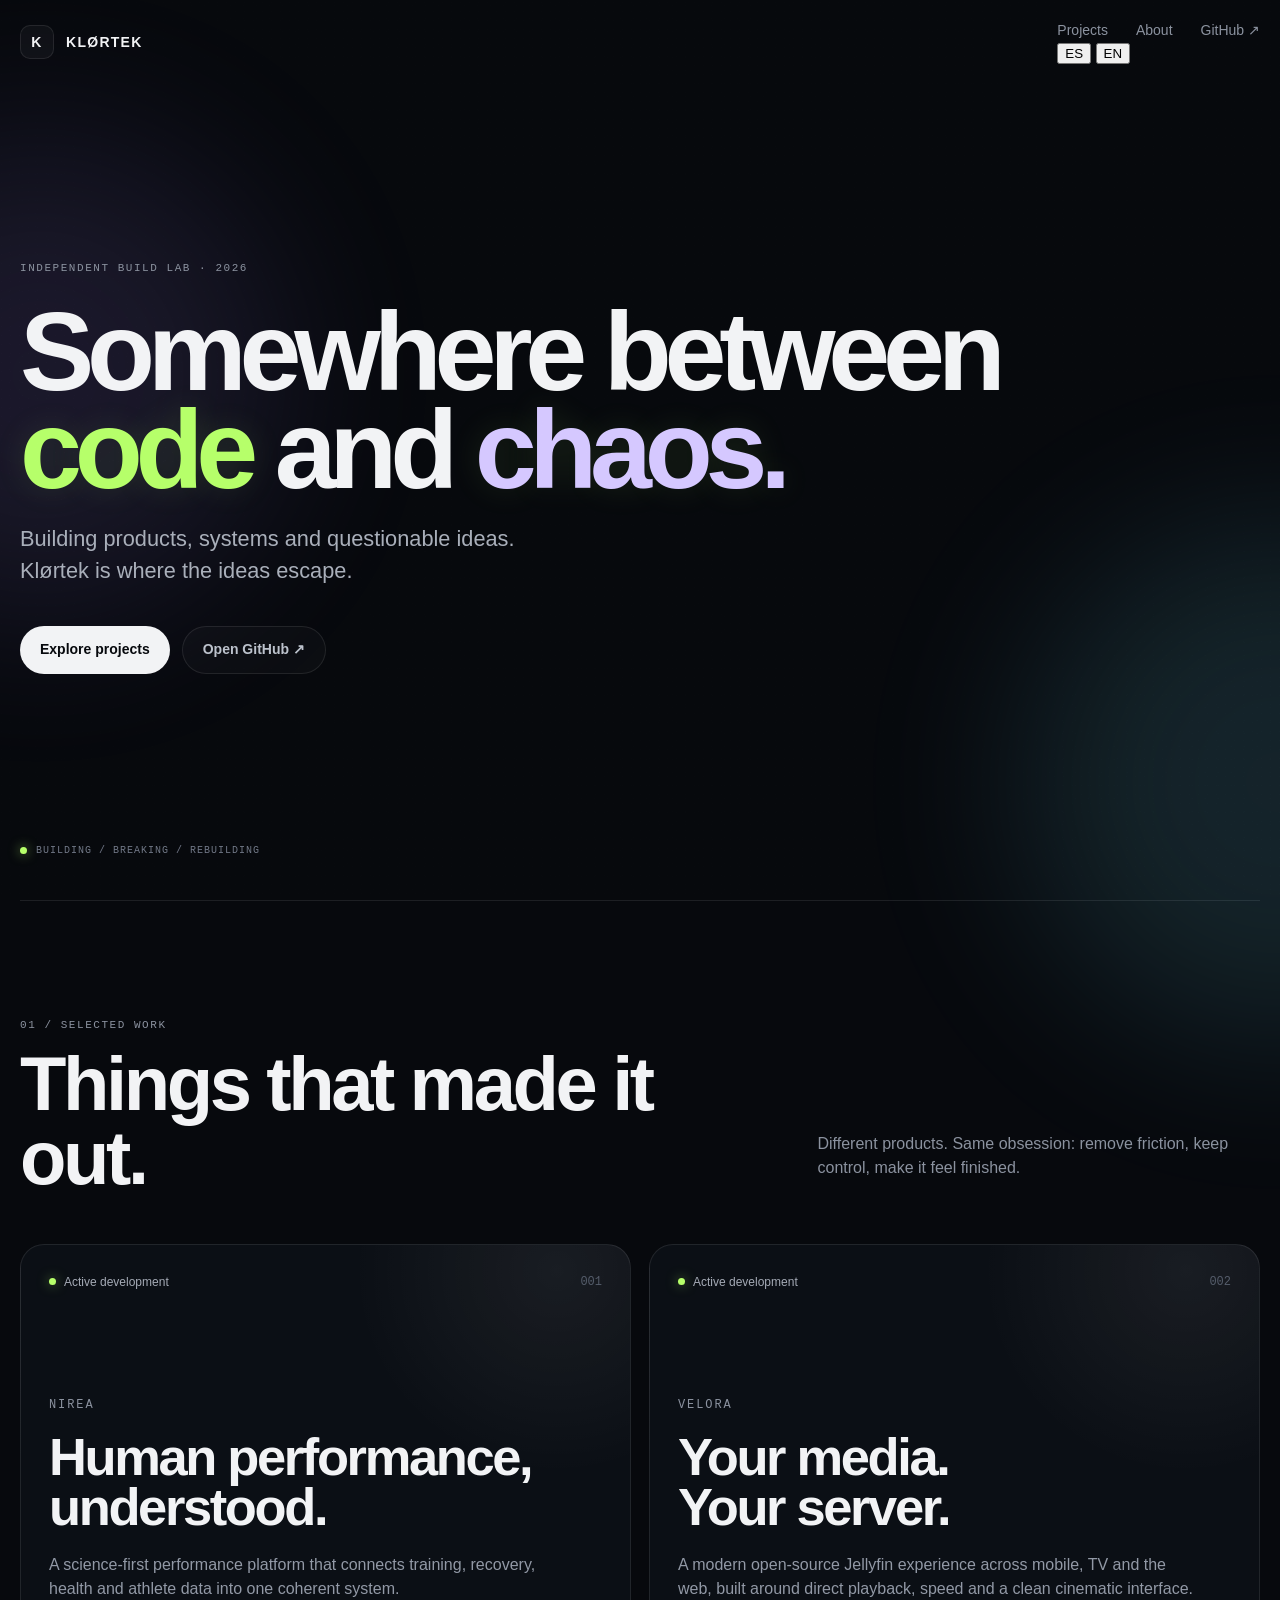
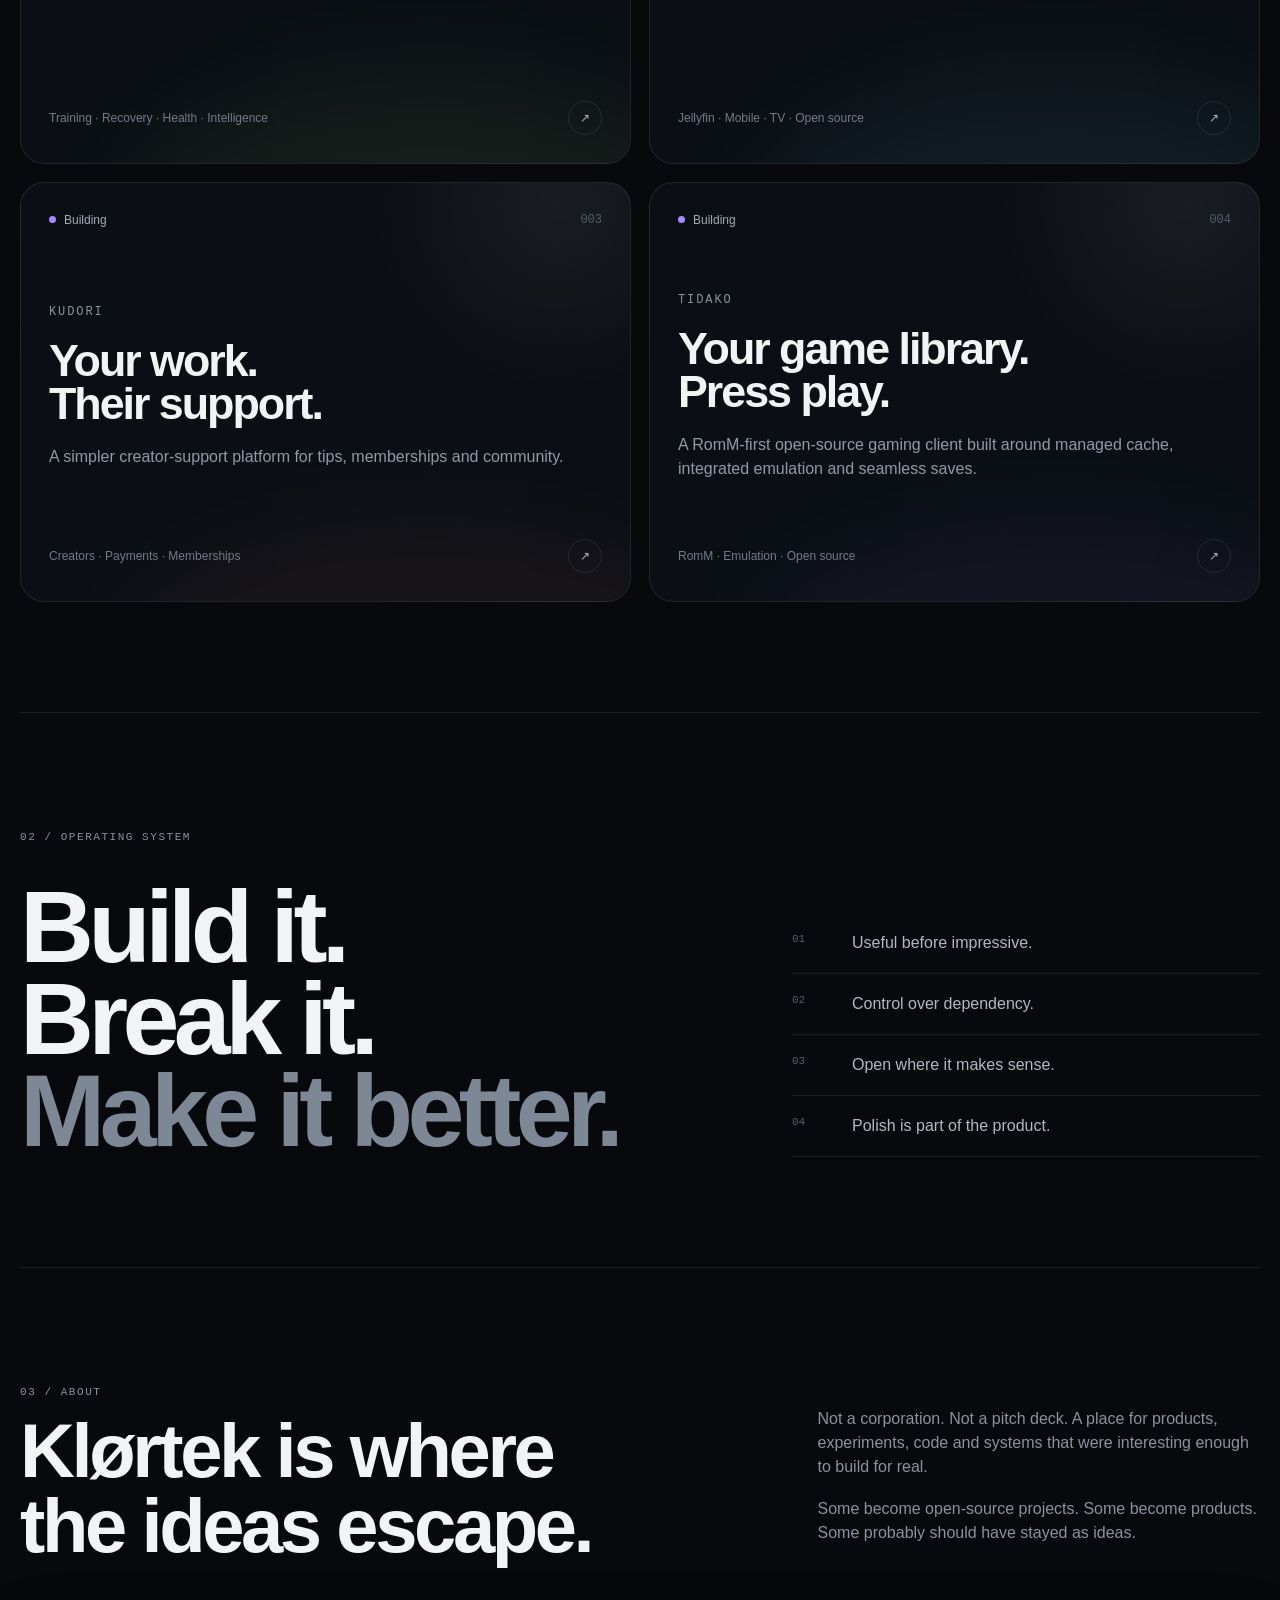
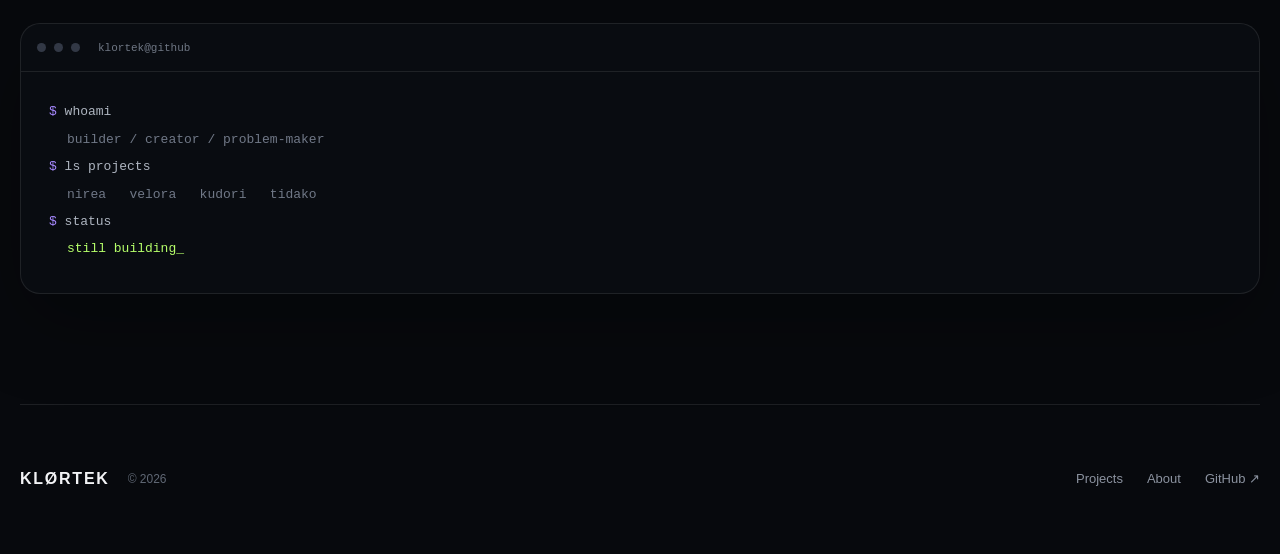
==== index.html @ 6213266c "feat: add bilingual language selector and compact layout" ====
<!doctype html>
<html lang="en">
<head>
  <meta charset="utf-8" />
  <meta name="viewport" content="width=device-width, initial-scale=1" />
  <meta name="theme-color" content="#07090d" />
  <meta name="description" content="Klørtek — building products, systems and questionable ideas." />
  <meta property="og:title" content="Klørtek" />
  <meta property="og:description" content="Somewhere between code and chaos." />
  <meta property="og:type" content="website" />
  <title>Klørtek — Code, products & questionable ideas</title>
  <link rel="icon" href="./favicon.svg" type="image/svg+xml" />
  <link rel="stylesheet" href="./styles.css" />
</head>
<body>
  <div class="noise" aria-hidden="true"></div>
  <div class="ambient ambient-a" aria-hidden="true"></div>
  <div class="ambient ambient-b" aria-hidden="true"></div>

  <header class="site-header">
    <a class="brand" href="#top" aria-label="Klørtek home">
      <span class="brand-mark">K</span>
      <span class="brand-word">KLØRTEK</span>
    </a>

    <div class="header-actions">
      <nav class="nav" aria-label="Primary navigation">
        <a href="#projects" data-i18n="navProjects">Projects</a>
        <a href="#about" data-i18n="navAbout">About</a>
        <a href="https://github.com/klortekhq" target="_blank" rel="noreferrer">GitHub ↗</a>
      </nav>
      <div class="lang-switch" role="group" aria-label="Language">
        <button type="button" data-lang="es">ES</button>
        <button type="button" data-lang="en">EN</button>
      </div>
    </div>
  </header>

  <main id="top">
    <section class="hero wrap">
      <div class="eyebrow reveal" data-i18n="eyebrow">Independent build lab · 2026</div>
      <h1 class="reveal delay-1" data-i18n-html="heroTitle">
        Somewhere between<br />
        <span class="accent">code</span> and <span class="accent alt">chaos.</span>
      </h1>
      <p class="hero-copy reveal delay-2" data-i18n-html="heroCopy">
        Building products, systems and questionable ideas.<br />
        Klørtek is where the ideas escape.
      </p>
      <div class="hero-actions reveal delay-3">
        <a class="button primary" href="#projects" data-i18n="explore">Explore projects</a>
        <a class="button ghost" href="https://github.com/klortekhq" target="_blank" rel="noreferrer" data-i18n="openGithub">Open GitHub ↗</a>
      </div>

      <div class="signal reveal delay-4" aria-label="Klørtek signal">
        <span class="signal-dot"></span>
        <span data-i18n="signal">BUILDING / BREAKING / REBUILDING</span>
      </div>
    </section>

    <section id="projects" class="projects wrap">
      <div class="section-head">
        <div>
          <span class="kicker" data-i18n="selectedWork">01 / SELECTED WORK</span>
          <h2 data-i18n="thingsOut">Things that made it out.</h2>
        </div>
        <p data-i18n="projectsIntro">Different products. Same obsession: remove friction, keep control, make it feel finished.</p>
      </div>

      <div class="project-grid">
        <article class="project project-nirea reveal-card">
          <div class="project-topline">
            <span class="status active"><i></i><span data-i18n="activeDev">Active development</span></span>
            <span class="project-index">001</span>
          </div>
          <div class="project-body">
            <div class="project-name">NIREA</div>
            <h3 data-i18n-html="nireaTitle">Human performance,<br />understood.</h3>
            <p data-i18n="nireaCopy">A science-first performance platform that connects training, recovery, health and athlete data into one coherent system.</p>
          </div>
          <div class="project-footer">
            <span data-i18n="nireaTags">Training · Recovery · Health · Intelligence</span>
            <span class="arrow">↗</span>
          </div>
        </article>

        <article class="project project-velora reveal-card">
          <div class="project-topline">
            <span class="status active"><i></i><span data-i18n="activeDev">Active development</span></span>
            <span class="project-index">002</span>
          </div>
          <div class="project-body">
            <div class="project-name">VELORA</div>
            <h3 data-i18n-html="veloraTitle">Your media.<br />Your server.</h3>
            <p data-i18n="veloraCopy">A modern open-source Jellyfin experience across mobile, TV and the web, built around direct playback, speed and a clean cinematic interface.</p>
          </div>
          <div class="project-footer">
            <span data-i18n="veloraTags">Jellyfin · Mobile · TV · Open source</span>
            <span class="arrow">↗</span>
          </div>
        </article>

        <article class="project project-kudori reveal-card compact">
          <div class="project-topline">
            <span class="status building"><i></i><span data-i18n="building">Building</span></span>
            <span class="project-index">003</span>
          </div>
          <div class="project-body">
            <div class="project-name">KUDORI</div>
            <h3 data-i18n-html="kudoriTitle">Your work.<br />Their support.</h3>
            <p data-i18n="kudoriCopy">A simpler creator-support platform for tips, memberships and community.</p>
          </div>
          <div class="project-footer">
            <span data-i18n="kudoriTags">Creators · Payments · Memberships</span>
            <span class="arrow">↗</span>
          </div>
        </article>

        <a class="project project-tidako reveal-card compact link-card" href="https://github.com/klortekhq/Tidako" target="_blank" rel="noreferrer" aria-label="Open Tidako on GitHub">
          <div class="project-topline">
            <span class="status building"><i></i><span data-i18n="building">Building</span></span>
            <span class="project-index">004</span>
          </div>
          <div class="project-body">
            <div class="project-name">TIDAKO</div>
            <h3 data-i18n-html="tidakoTitle">Your game library.<br />Press play.</h3>
            <p data-i18n="tidakoCopy">A RomM-first open-source gaming client built around managed cache, integrated emulation and seamless saves.</p>
          </div>
          <div class="project-footer">
            <span data-i18n="tidakoTags">RomM · Emulation · Open source</span>
            <span class="arrow">↗</span>
          </div>
        </a>
      </div>
    </section>

    <section class="manifesto wrap">
      <span class="kicker" data-i18n="operatingSystem">02 / OPERATING SYSTEM</span>
      <div class="manifesto-grid">
        <p class="big-quote" data-i18n-html="manifesto">
          Build it.<br />Break it.<br /><span>Make it better.</span>
        </p>
        <div class="principles">
          <div><span>01</span><p data-i18n="principle1">Useful before impressive.</p></div>
          <div><span>02</span><p data-i18n="principle2">Control over dependency.</p></div>
          <div><span>03</span><p data-i18n="principle3">Open where it makes sense.</p></div>
          <div><span>04</span><p data-i18n="principle4">Polish is part of the product.</p></div>
        </div>
      </div>
    </section>

    <section id="about" class="about wrap">
      <div class="section-head">
        <div>
          <span class="kicker" data-i18n="aboutKicker">03 / ABOUT</span>
          <h2 data-i18n-html="aboutTitle">Klørtek is where<br />the ideas escape.</h2>
        </div>
        <div class="about-copy">
          <p data-i18n="aboutCopy1">Not a corporation. Not a pitch deck. A place for products, experiments, code and systems that were interesting enough to build for real.</p>
          <p data-i18n="aboutCopy2">Some become open-source projects. Some become products. Some probably should have stayed as ideas.</p>
        </div>
      </div>

      <div class="terminal" aria-label="Klørtek terminal">
        <div class="terminal-bar">
          <span></span><span></span><span></span>
          <b>klortek@github</b>
        </div>
        <div class="terminal-body">
          <p><span class="prompt">$</span> whoami</p>
          <p class="output" data-i18n="terminalWho">builder / creator / problem-maker</p>
          <p><span class="prompt">$</span> ls projects</p>
          <p class="output">nirea&nbsp;&nbsp; velora&nbsp;&nbsp; kudori&nbsp;&nbsp; tidako</p>
          <p><span class="prompt">$</span> status</p>
          <p class="output green" data-i18n="terminalStatus">still building_</p>
        </div>
      </div>
    </section>
  </main>

  <footer class="footer wrap">
    <div>
      <span class="footer-brand">KLØRTEK</span>
      <span class="muted">© 2026</span>
    </div>
    <div class="footer-links">
      <a href="#projects" data-i18n="navProjects">Projects</a>
      <a href="#about" data-i18n="navAbout">About</a>
      <a href="https://github.com/klortekhq" target="_blank" rel="noreferrer">GitHub ↗</a>
    </div>
  </footer>

  <script src="./script.js"></script>
</body>
</html>
---- styles.css ----
:root {
  --bg: #07090d;
  --bg-soft: #0d1016;
  --panel: rgba(15, 18, 25, 0.72);
  --panel-strong: #10141b;
  --text: #f2f3f5;
  --muted: #8b929f;
  --line: rgba(255,255,255,.09);
  --green: #b6ff6a;
  --cyan: #78e7ff;
  --violet: #a789ff;
  --coral: #ff7f6a;
  --radius: 24px;
  --max: 1240px;
}

* { box-sizing: border-box; }
html { scroll-behavior: smooth; }
body {
  margin: 0;
  min-height: 100vh;
  background: var(--bg);
  color: var(--text);
  font-family: Inter, ui-sans-serif, -apple-system, BlinkMacSystemFont, "Segoe UI", sans-serif;
  line-height: 1.5;
  overflow-x: hidden;
}

a { color: inherit; text-decoration: none; }
button, a { -webkit-tap-highlight-color: transparent; }
::selection { background: var(--green); color: #071006; }

.noise {
  position: fixed;
  inset: 0;
  pointer-events: none;
  z-index: 20;
  opacity: .035;
  background-image:
    radial-gradient(circle at 20% 30%, white 0 0.6px, transparent .7px),
    radial-gradient(circle at 70% 40%, white 0 0.6px, transparent .7px);
  background-size: 9px 9px, 13px 13px;
  mix-blend-mode: soft-light;
}

.ambient {
  position: fixed;
  pointer-events: none;
  filter: blur(90px);
  opacity: .12;
  border-radius: 50%;
}
.ambient-a { width: 480px; height: 480px; background: var(--violet); top: 15vh; left: -200px; }
.ambient-b { width: 520px; height: 520px; background: var(--cyan); right: -260px; top: 58vh; }

.wrap {
  width: min(calc(100% - 40px), var(--max));
  margin-inline: auto;
}

.site-header {
  width: min(calc(100% - 40px), var(--max));
  margin: 0 auto;
  height: 84px;
  display: flex;
  align-items: center;
  justify-content: space-between;
  position: relative;
  z-index: 10;
}

.brand { display: inline-flex; align-items: center; gap: 12px; font-weight: 800; letter-spacing: .08em; }
.brand-mark {
  display: grid;
  place-items: center;
  width: 34px; height: 34px;
  border: 1px solid var(--line);
  border-radius: 10px;
  background: rgba(255,255,255,.035);
  font-size: 14px;
}
.brand-word { font-size: 14px; }

.nav { display: flex; align-items: center; gap: 28px; }
.nav a { color: var(--muted); font-size: 14px; transition: color .2s ease; }
.nav a:hover { color: var(--text); }

.hero {
  min-height: calc(100vh - 84px);
  display: flex;
  flex-direction: column;
  justify-content: center;
  padding: 70px 0 120px;
  position: relative;
}
.eyebrow, .kicker {
  font-family: ui-monospace, SFMono-Regular, Menlo, Consolas, monospace;
  font-size: 11px;
  letter-spacing: .14em;
  text-transform: uppercase;
  color: var(--muted);
}
.hero h1 {
  margin: 26px 0 24px;
  max-width: 1040px;
  font-size: clamp(62px, 8.7vw, 132px);
  line-height: .88;
  letter-spacing: -.065em;
  font-weight: 760;
}
.accent {
  color: var(--green);
  text-shadow: 0 0 32px rgba(182,255,106,.12);
}
.accent.alt { color: #d5c8ff; }
.hero-copy {
  max-width: 650px;
  margin: 0;
  color: #a9afba;
  font-size: clamp(17px, 1.7vw, 22px);
}
.hero-actions { display: flex; gap: 12px; margin-top: 38px; flex-wrap: wrap; }
.button {
  display: inline-flex;
  align-items: center;
  justify-content: center;
  min-height: 48px;
  padding: 0 20px;
  border-radius: 999px;
  font-size: 14px;
  font-weight: 650;
  transition: transform .2s ease, border-color .2s ease, background .2s ease;
}
.button:hover { transform: translateY(-2px); }
.button.primary { background: var(--text); color: var(--bg); }
.button.ghost { border: 1px solid var(--line); color: #bcc2cc; background: rgba(255,255,255,.025); }
.button.ghost:hover { border-color: rgba(255,255,255,.2); }

.signal {
  position: absolute;
  bottom: 42px;
  left: 0;
  display: flex;
  align-items: center;
  gap: 9px;
  font-family: ui-monospace, SFMono-Regular, Menlo, Consolas, monospace;
  color: #717887;
  font-size: 10px;
  letter-spacing: .1em;
}
.signal-dot {
  width: 7px; height: 7px;
  background: var(--green);
  border-radius: 50%;
  box-shadow: 0 0 12px rgba(182,255,106,.65);
  animation: pulse 1.8s infinite;
}

.projects, .manifesto, .about { padding: 110px 0; border-top: 1px solid var(--line); }
.section-head {
  display: grid;
  grid-template-columns: 1.25fr .75fr;
  gap: 60px;
  align-items: end;
  margin-bottom: 48px;
}
.section-head h2 {
  margin: 12px 0 0;
  font-size: clamp(42px, 6vw, 76px);
  line-height: .98;
  letter-spacing: -.045em;
}
.section-head > p, .about-copy {
  color: var(--muted);
  max-width: 520px;
  justify-self: end;
}
.about-copy p { margin-top: 0; margin-bottom: 18px; }

.project-grid {
  display: grid;
  grid-template-columns: repeat(2, minmax(0,1fr));
  gap: 18px;
}
.project {
  min-height: 520px;
  padding: 28px;
  border: 1px solid var(--line);
  border-radius: var(--radius);
  background:
    radial-gradient(circle at 88% 5%, rgba(255,255,255,.06), transparent 28%),
    var(--panel);
  backdrop-filter: blur(16px);
  display: flex;
  flex-direction: column;
  justify-content: space-between;
  overflow: hidden;
  position: relative;
  transition: transform .25s ease, border-color .25s ease, background .25s ease;
}
.project.compact { min-height: 420px; }
.project::after {
  content: "";
  position: absolute;
  inset: auto -20% -45% 15%;
  height: 62%;
  border-radius: 50%;
  filter: blur(50px);
  opacity: .06;
}
.project-nirea::after { background: var(--green); }
.project-velora::after { background: var(--cyan); }
.project-kudori::after { background: var(--coral); }
.project-tidako::after { background: var(--violet); }
.project:hover {
  transform: translateY(-4px);
  border-color: rgba(255,255,255,.17);
  background-color: rgba(19,23,31,.86);
}
.project-topline, .project-footer {
  display: flex;
  align-items: center;
  justify-content: space-between;
  gap: 20px;
  position: relative;
  z-index: 2;
}
.status {
  display: inline-flex;
  align-items: center;
  gap: 8px;
  color: #a5abb6;
  font-size: 12px;
}
.status i { width: 7px; height: 7px; border-radius: 50%; background: #717887; }
.status.active i { background: var(--green); box-shadow: 0 0 12px rgba(182,255,106,.5); }
.status.building i { background: var(--violet); }
.project-index {
  font-family: ui-monospace, SFMono-Regular, Menlo, monospace;
  color: #555d6b;
  font-size: 12px;
}
.project-body { position: relative; z-index: 2; max-width: 560px; }
.project-name {
  display: inline-block;
  margin-bottom: 18px;
  color: var(--muted);
  font-family: ui-monospace, SFMono-Regular, Menlo, monospace;
  font-size: 12px;
  letter-spacing: .16em;
}
.project h3 {
  margin: 0 0 20px;
  font-size: clamp(38px, 4.1vw, 64px);
  line-height: .96;
  letter-spacing: -.045em;
}
.project.compact h3 { font-size: clamp(34px, 3.5vw, 54px); }
.project p { color: #9299a6; max-width: 520px; margin: 0; }
.project-footer {
  color: #737b89;
  font-size: 12px;
}
.arrow {
  width: 34px; height: 34px;
  display: grid; place-items: center;
  border: 1px solid var(--line);
  border-radius: 50%;
  color: #aeb4be;
}
.link-card { cursor: pointer; }

.manifesto-grid {
  display: grid;
  grid-template-columns: 1.2fr .8fr;
  gap: 70px;
  margin-top: 34px;
}
.big-quote {
  margin: 0;
  font-size: clamp(58px, 8vw, 104px);
  font-weight: 730;
  line-height: .9;
  letter-spacing: -.055em;
}
.big-quote span { color: #7e8795; }
.principles { align-self: end; }
.principles div {
  display: grid;
  grid-template-columns: 44px 1fr;
  gap: 16px;
  padding: 18px 0;
  border-bottom: 1px solid var(--line);
}
.principles span {
  font-family: ui-monospace, SFMono-Regular, Menlo, monospace;
  color: #58606c;
  font-size: 11px;
}
.principles p { margin: 0; color: #b2b8c2; }

.terminal {
  margin-top: 60px;
  border: 1px solid var(--line);
  border-radius: 20px;
  background: #090c11;
  overflow: hidden;
  box-shadow: 0 30px 80px rgba(0,0,0,.28);
}
.terminal-bar {
  height: 48px;
  display: flex;
  align-items: center;
  gap: 8px;
  padding: 0 16px;
  border-bottom: 1px solid var(--line);
}
.terminal-bar span { width: 9px; height: 9px; border-radius: 50%; background: #323845; }
.terminal-bar b {
  margin-left: 10px;
  color: #6f7784;
  font: 500 11px ui-monospace, SFMono-Regular, Menlo, monospace;
}
.terminal-body {
  padding: 28px;
  color: #aeb5c0;
  font: 13px/1.8 ui-monospace, SFMono-Regular, Menlo, monospace;
}
.terminal-body p { margin: 0 0 4px; }
.prompt { color: var(--violet); }
.output { color: #707887; padding-left: 18px; }
.output.green { color: var(--green); }

.footer {
  min-height: 150px;
  border-top: 1px solid var(--line);
  display: flex;
  align-items: center;
  justify-content: space-between;
  gap: 30px;
}
.footer > div { display: flex; align-items: center; gap: 18px; }
.footer-brand { font-weight: 800; letter-spacing: .11em; }
.muted { color: #606875; font-size: 12px; }
.footer-links { gap: 24px !important; }
.footer-links a { color: var(--muted); font-size: 13px; }
.footer-links a:hover { color: var(--text); }

.reveal {
  opacity: 0;
  transform: translateY(16px);
  animation: reveal .7s cubic-bezier(.2,.7,.2,1) forwards;
}
.delay-1 { animation-delay: .08s; }
.delay-2 { animation-delay: .16s; }
.delay-3 { animation-delay: .24s; }
.delay-4 { animation-delay: .34s; }

.reveal-card {
  opacity: 0;
  transform: translateY(22px);
}
.reveal-card.visible {
  opacity: 1;
  transform: translateY(0);
  transition: opacity .65s ease, transform .65s cubic-bezier(.2,.7,.2,1);
}

@keyframes reveal { to { opacity: 1; transform: translateY(0); } }
@keyframes pulse { 0%,100% { opacity: .55; } 50% { opacity: 1; } }

@media (max-width: 850px) {
  .nav a:not(:last-child) { display: none; }
  .hero { min-height: 82vh; padding-top: 45px; }
  .hero h1 { font-size: clamp(58px, 17vw, 92px); }
  .section-head, .manifesto-grid { grid-template-columns: 1fr; gap: 34px; }
  .section-head > p, .about-copy { justify-self: start; }
  .project-grid { grid-template-columns: 1fr; }
  .project, .project.compact { min-height: 430px; }
  .big-quote { font-size: clamp(54px, 15vw, 92px); }
}

@media (max-width: 520px) {
  .wrap, .site-header { width: min(calc(100% - 26px), var(--max)); }
  .site-header { height: 72px; }
  .brand-word { font-size: 12px; }
  .hero { min-height: calc(100svh - 72px); padding-bottom: 100px; }
  .hero h1 { margin-top: 20px; font-size: clamp(52px, 16.5vw, 76px); }
  .hero-copy br { display: none; }
  .projects, .manifesto, .about { padding: 78px 0; }
  .project { padding: 22px; border-radius: 20px; }
  .project h3, .project.compact h3 { font-size: 40px; }
  .project-footer span:first-child { max-width: 75%; }
  .footer { flex-direction: column; align-items: flex-start; justify-content: center; }
}

@media (prefers-reduced-motion: reduce) {
  html { scroll-behavior: auto; }
  *, *::before, *::after {
    animation-duration: .001ms !important;
    animation-iteration-count: 1 !important;
    transition-duration: .001ms !important;
  }
  .reveal, .reveal-card { opacity: 1; transform: none; }
}
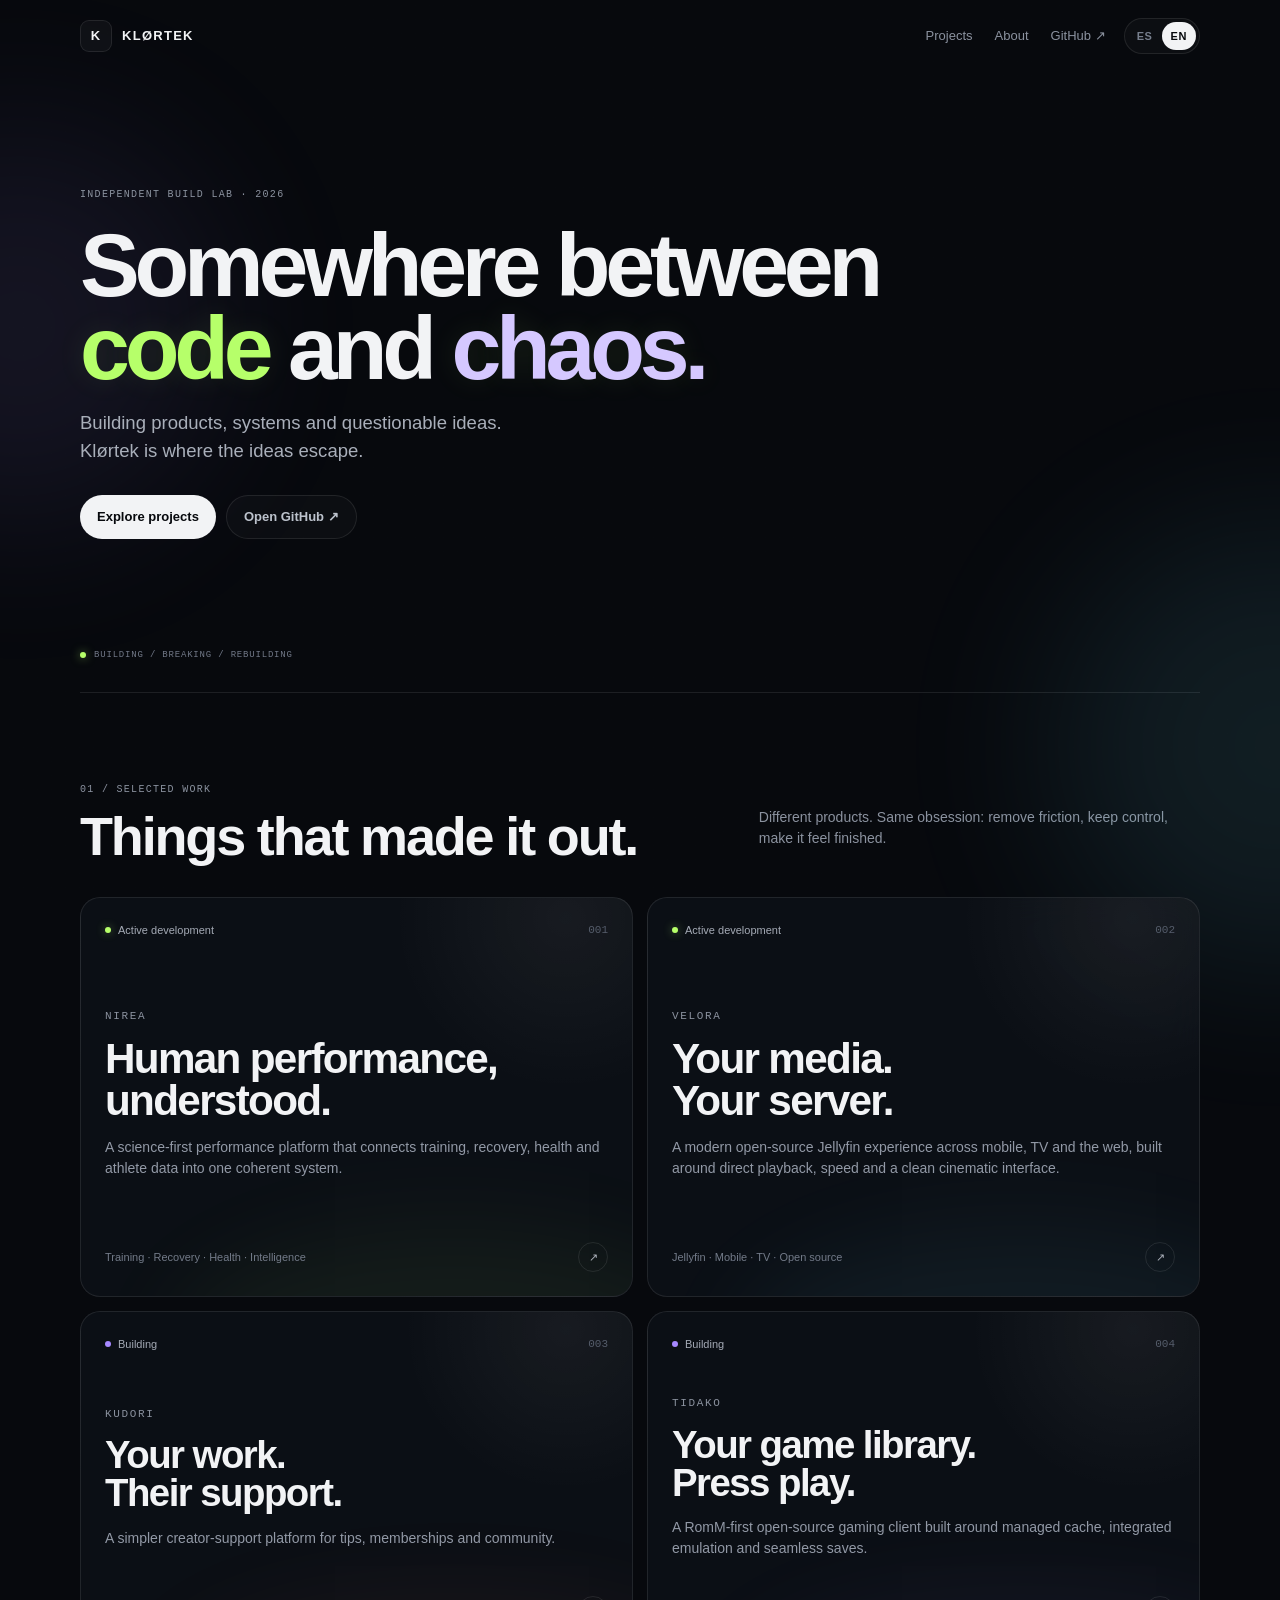
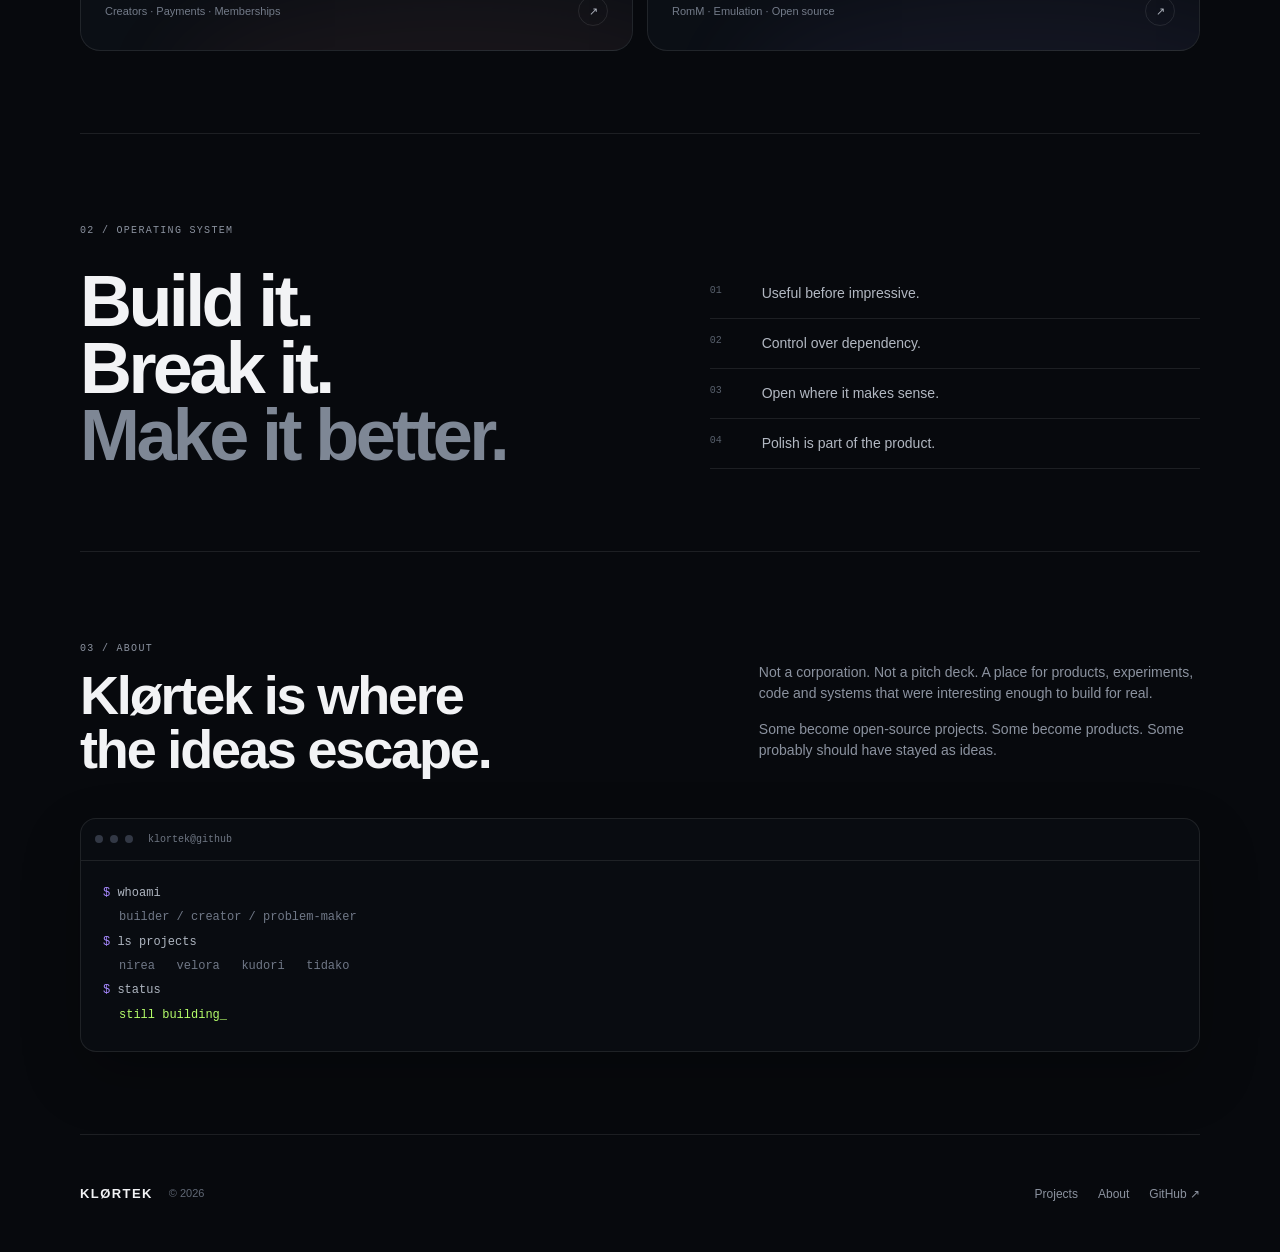
==== commit 8a0ca6ed: "feat: link Velora card to public repository" ====
--- a/index.html
+++ b/index.html
@@ -84,7 +84,7 @@
           </div>
         </article>
 
-        <article class="project project-velora reveal-card">
+        <a class="project project-velora reveal-card link-card" href="https://github.com/klortekhq/Velora" target="_blank" rel="noreferrer" aria-label="Open Velora on GitHub">
           <div class="project-topline">
             <span class="status active"><i></i><span data-i18n="activeDev">Active development</span></span>
             <span class="project-index">002</span>
@@ -98,7 +98,7 @@
             <span data-i18n="veloraTags">Jellyfin · Mobile · TV · Open source</span>
             <span class="arrow">↗</span>
           </div>
-        </article>
+        </a>
 
         <article class="project project-kudori reveal-card compact">
           <div class="project-topline">
--- a/styles.css
+++ b/styles.css
@@ -10,8 +10,8 @@
   --cyan: #78e7ff;
   --violet: #a789ff;
   --coral: #ff7f6a;
-  --radius: 24px;
-  --max: 1240px;
+  --radius: 20px;
+  --max: 1120px;
 }
 
 * { box-sizing: border-box; }
@@ -28,6 +28,7 @@
 
 a { color: inherit; text-decoration: none; }
 button, a { -webkit-tap-highlight-color: transparent; }
+button { font: inherit; }
 ::selection { background: var(--green); color: #071006; }
 
 .noise {
@@ -35,11 +36,11 @@
   inset: 0;
   pointer-events: none;
   z-index: 20;
-  opacity: .035;
+  opacity: .025;
   background-image:
-    radial-gradient(circle at 20% 30%, white 0 0.6px, transparent .7px),
-    radial-gradient(circle at 70% 40%, white 0 0.6px, transparent .7px);
-  background-size: 9px 9px, 13px 13px;
+    radial-gradient(circle at 20% 30%, white 0 .5px, transparent .6px),
+    radial-gradient(circle at 70% 40%, white 0 .5px, transparent .6px);
+  background-size: 10px 10px, 14px 14px;
   mix-blend-mode: soft-light;
 }
 
@@ -47,21 +48,20 @@
   position: fixed;
   pointer-events: none;
   filter: blur(90px);
-  opacity: .12;
+  opacity: .09;
   border-radius: 50%;
 }
-.ambient-a { width: 480px; height: 480px; background: var(--violet); top: 15vh; left: -200px; }
-.ambient-b { width: 520px; height: 520px; background: var(--cyan); right: -260px; top: 58vh; }
-
-.wrap {
+.ambient-a { width: 400px; height: 400px; background: var(--violet); top: 14vh; left: -180px; }
+.ambient-b { width: 450px; height: 450px; background: var(--cyan); right: -220px; top: 58vh; }
+
+.wrap,
+.site-header {
   width: min(calc(100% - 40px), var(--max));
   margin-inline: auto;
 }
 
 .site-header {
-  width: min(calc(100% - 40px), var(--max));
-  margin: 0 auto;
-  height: 84px;
+  height: 72px;
   display: flex;
   align-items: center;
   justify-content: space-between;
@@ -69,65 +69,93 @@
   z-index: 10;
 }
 
-.brand { display: inline-flex; align-items: center; gap: 12px; font-weight: 800; letter-spacing: .08em; }
+.brand { display: inline-flex; align-items: center; gap: 10px; font-weight: 800; letter-spacing: .08em; }
 .brand-mark {
   display: grid;
   place-items: center;
-  width: 34px; height: 34px;
+  width: 32px;
+  height: 32px;
   border: 1px solid var(--line);
-  border-radius: 10px;
+  border-radius: 9px;
   background: rgba(255,255,255,.035);
-  font-size: 14px;
-}
-.brand-word { font-size: 14px; }
-
-.nav { display: flex; align-items: center; gap: 28px; }
-.nav a { color: var(--muted); font-size: 14px; transition: color .2s ease; }
+  font-size: 13px;
+}
+.brand-word { font-size: 13px; }
+
+.header-actions { display: flex; align-items: center; gap: 18px; }
+.nav { display: flex; align-items: center; gap: 22px; }
+.nav a { color: var(--muted); font-size: 13px; transition: color .2s ease; }
 .nav a:hover { color: var(--text); }
 
+.lang-switch {
+  display: inline-flex;
+  padding: 3px;
+  border: 1px solid var(--line);
+  border-radius: 999px;
+  background: rgba(255,255,255,.025);
+}
+.lang-switch button {
+  min-width: 34px;
+  height: 28px;
+  padding: 0 9px;
+  border: 0;
+  border-radius: 999px;
+  background: transparent;
+  color: #777f8d;
+  font-size: 11px;
+  font-weight: 700;
+  letter-spacing: .05em;
+  cursor: pointer;
+}
+.lang-switch button.active {
+  color: var(--bg);
+  background: var(--text);
+}
+.lang-switch button:focus-visible {
+  outline: 2px solid var(--green);
+  outline-offset: 2px;
+}
+
 .hero {
-  min-height: calc(100vh - 84px);
+  min-height: 620px;
   display: flex;
   flex-direction: column;
   justify-content: center;
-  padding: 70px 0 120px;
+  padding: 54px 0 92px;
   position: relative;
 }
 .eyebrow, .kicker {
   font-family: ui-monospace, SFMono-Regular, Menlo, Consolas, monospace;
-  font-size: 11px;
-  letter-spacing: .14em;
+  font-size: 10px;
+  letter-spacing: .13em;
   text-transform: uppercase;
   color: var(--muted);
 }
 .hero h1 {
-  margin: 26px 0 24px;
-  max-width: 1040px;
-  font-size: clamp(62px, 8.7vw, 132px);
-  line-height: .88;
-  letter-spacing: -.065em;
+  margin: 22px 0 20px;
+  max-width: 900px;
+  font-size: clamp(50px, 7vw, 94px);
+  line-height: .92;
+  letter-spacing: -.058em;
   font-weight: 760;
 }
-.accent {
-  color: var(--green);
-  text-shadow: 0 0 32px rgba(182,255,106,.12);
-}
+.accent { color: var(--green); text-shadow: 0 0 28px rgba(182,255,106,.10); }
 .accent.alt { color: #d5c8ff; }
 .hero-copy {
-  max-width: 650px;
+  max-width: 590px;
   margin: 0;
   color: #a9afba;
-  font-size: clamp(17px, 1.7vw, 22px);
-}
-.hero-actions { display: flex; gap: 12px; margin-top: 38px; flex-wrap: wrap; }
+  font-size: clamp(16px, 1.45vw, 19px);
+}
+.hero-actions { display: flex; gap: 10px; margin-top: 30px; flex-wrap: wrap; }
 .button {
   display: inline-flex;
   align-items: center;
   justify-content: center;
-  min-height: 48px;
-  padding: 0 20px;
+  min-height: 44px;
+  padding: 0 17px;
   border-radius: 999px;
-  font-size: 14px;
+  font-size: 13px;
   font-weight: 650;
   transition: transform .2s ease, border-color .2s ease, background .2s ease;
 }
@@ -138,57 +166,59 @@
 
 .signal {
   position: absolute;
-  bottom: 42px;
+  bottom: 30px;
   left: 0;
   display: flex;
   align-items: center;
-  gap: 9px;
+  gap: 8px;
   font-family: ui-monospace, SFMono-Regular, Menlo, Consolas, monospace;
   color: #717887;
-  font-size: 10px;
-  letter-spacing: .1em;
+  font-size: 9px;
+  letter-spacing: .09em;
 }
 .signal-dot {
-  width: 7px; height: 7px;
+  width: 6px;
+  height: 6px;
   background: var(--green);
   border-radius: 50%;
-  box-shadow: 0 0 12px rgba(182,255,106,.65);
+  box-shadow: 0 0 10px rgba(182,255,106,.55);
   animation: pulse 1.8s infinite;
 }
 
-.projects, .manifesto, .about { padding: 110px 0; border-top: 1px solid var(--line); }
+.projects, .manifesto, .about { padding: 82px 0; border-top: 1px solid var(--line); }
 .section-head {
   display: grid;
-  grid-template-columns: 1.25fr .75fr;
-  gap: 60px;
+  grid-template-columns: 1.18fr .82fr;
+  gap: 44px;
   align-items: end;
-  margin-bottom: 48px;
+  margin-bottom: 34px;
 }
 .section-head h2 {
-  margin: 12px 0 0;
-  font-size: clamp(42px, 6vw, 76px);
-  line-height: .98;
-  letter-spacing: -.045em;
+  margin: 10px 0 0;
+  font-size: clamp(34px, 4.3vw, 54px);
+  line-height: 1;
+  letter-spacing: -.04em;
 }
 .section-head > p, .about-copy {
   color: var(--muted);
-  max-width: 520px;
+  max-width: 470px;
   justify-self: end;
-}
-.about-copy p { margin-top: 0; margin-bottom: 18px; }
+  font-size: 14px;
+}
+.about-copy p { margin-top: 0; margin-bottom: 15px; }
 
 .project-grid {
   display: grid;
   grid-template-columns: repeat(2, minmax(0,1fr));
-  gap: 18px;
+  gap: 14px;
 }
 .project {
-  min-height: 520px;
-  padding: 28px;
+  min-height: 400px;
+  padding: 24px;
   border: 1px solid var(--line);
   border-radius: var(--radius);
   background:
-    radial-gradient(circle at 88% 5%, rgba(255,255,255,.06), transparent 28%),
+    radial-gradient(circle at 88% 5%, rgba(255,255,255,.05), transparent 28%),
     var(--panel);
   backdrop-filter: blur(16px);
   display: flex;
@@ -198,7 +228,7 @@
   position: relative;
   transition: transform .25s ease, border-color .25s ease, background .25s ease;
 }
-.project.compact { min-height: 420px; }
+.project.compact { min-height: 340px; }
 .project::after {
   content: "";
   position: absolute;
@@ -206,64 +236,63 @@
   height: 62%;
   border-radius: 50%;
   filter: blur(50px);
-  opacity: .06;
+  opacity: .055;
 }
 .project-nirea::after { background: var(--green); }
 .project-velora::after { background: var(--cyan); }
 .project-kudori::after { background: var(--coral); }
 .project-tidako::after { background: var(--violet); }
 .project:hover {
-  transform: translateY(-4px);
-  border-color: rgba(255,255,255,.17);
-  background-color: rgba(19,23,31,.86);
+  transform: translateY(-3px);
+  border-color: rgba(255,255,255,.16);
+  background-color: rgba(19,23,31,.84);
 }
 .project-topline, .project-footer {
   display: flex;
   align-items: center;
   justify-content: space-between;
-  gap: 20px;
+  gap: 18px;
   position: relative;
   z-index: 2;
 }
 .status {
   display: inline-flex;
   align-items: center;
-  gap: 8px;
+  gap: 7px;
   color: #a5abb6;
-  font-size: 12px;
-}
-.status i { width: 7px; height: 7px; border-radius: 50%; background: #717887; }
-.status.active i { background: var(--green); box-shadow: 0 0 12px rgba(182,255,106,.5); }
+  font-size: 11px;
+}
+.status i { width: 6px; height: 6px; border-radius: 50%; background: #717887; }
+.status.active i { background: var(--green); box-shadow: 0 0 10px rgba(182,255,106,.45); }
 .status.building i { background: var(--violet); }
 .project-index {
   font-family: ui-monospace, SFMono-Regular, Menlo, monospace;
   color: #555d6b;
-  font-size: 12px;
-}
-.project-body { position: relative; z-index: 2; max-width: 560px; }
+  font-size: 11px;
+}
+.project-body { position: relative; z-index: 2; max-width: 520px; }
 .project-name {
   display: inline-block;
-  margin-bottom: 18px;
+  margin-bottom: 14px;
   color: var(--muted);
   font-family: ui-monospace, SFMono-Regular, Menlo, monospace;
-  font-size: 12px;
-  letter-spacing: .16em;
+  font-size: 11px;
+  letter-spacing: .15em;
 }
 .project h3 {
-  margin: 0 0 20px;
-  font-size: clamp(38px, 4.1vw, 64px);
-  line-height: .96;
-  letter-spacing: -.045em;
-}
-.project.compact h3 { font-size: clamp(34px, 3.5vw, 54px); }
-.project p { color: #9299a6; max-width: 520px; margin: 0; }
-.project-footer {
-  color: #737b89;
-  font-size: 12px;
-}
+  margin: 0 0 16px;
+  font-size: clamp(30px, 3.3vw, 46px);
+  line-height: .98;
+  letter-spacing: -.04em;
+}
+.project.compact h3 { font-size: clamp(28px, 3vw, 40px); }
+.project p { color: #9299a6; max-width: 500px; margin: 0; font-size: 14px; }
+.project-footer { color: #737b89; font-size: 11px; }
 .arrow {
-  width: 34px; height: 34px;
-  display: grid; place-items: center;
+  width: 30px;
+  height: 30px;
+  display: grid;
+  place-items: center;
   border: 1px solid var(--line);
   border-radius: 50%;
   color: #aeb4be;
@@ -272,126 +301,122 @@
 
 .manifesto-grid {
   display: grid;
-  grid-template-columns: 1.2fr .8fr;
-  gap: 70px;
-  margin-top: 34px;
+  grid-template-columns: 1.08fr .92fr;
+  gap: 54px;
+  margin-top: 28px;
 }
 .big-quote {
   margin: 0;
-  font-size: clamp(58px, 8vw, 104px);
+  font-size: clamp(44px, 6.2vw, 72px);
   font-weight: 730;
-  line-height: .9;
-  letter-spacing: -.055em;
+  line-height: .93;
+  letter-spacing: -.05em;
 }
 .big-quote span { color: #7e8795; }
 .principles { align-self: end; }
 .principles div {
   display: grid;
-  grid-template-columns: 44px 1fr;
-  gap: 16px;
-  padding: 18px 0;
+  grid-template-columns: 38px 1fr;
+  gap: 14px;
+  padding: 14px 0;
   border-bottom: 1px solid var(--line);
 }
 .principles span {
   font-family: ui-monospace, SFMono-Regular, Menlo, monospace;
   color: #58606c;
-  font-size: 11px;
-}
-.principles p { margin: 0; color: #b2b8c2; }
+  font-size: 10px;
+}
+.principles p { margin: 0; color: #b2b8c2; font-size: 14px; }
 
 .terminal {
-  margin-top: 60px;
+  margin-top: 42px;
   border: 1px solid var(--line);
-  border-radius: 20px;
+  border-radius: 16px;
   background: #090c11;
   overflow: hidden;
-  box-shadow: 0 30px 80px rgba(0,0,0,.28);
+  box-shadow: 0 24px 60px rgba(0,0,0,.24);
 }
 .terminal-bar {
-  height: 48px;
-  display: flex;
-  align-items: center;
-  gap: 8px;
-  padding: 0 16px;
+  height: 42px;
+  display: flex;
+  align-items: center;
+  gap: 7px;
+  padding: 0 14px;
   border-bottom: 1px solid var(--line);
 }
-.terminal-bar span { width: 9px; height: 9px; border-radius: 50%; background: #323845; }
+.terminal-bar span { width: 8px; height: 8px; border-radius: 50%; background: #323845; }
 .terminal-bar b {
-  margin-left: 10px;
+  margin-left: 8px;
   color: #6f7784;
-  font: 500 11px ui-monospace, SFMono-Regular, Menlo, monospace;
+  font: 500 10px ui-monospace, SFMono-Regular, Menlo, monospace;
 }
 .terminal-body {
-  padding: 28px;
+  padding: 22px;
   color: #aeb5c0;
-  font: 13px/1.8 ui-monospace, SFMono-Regular, Menlo, monospace;
+  font: 12px/1.7 ui-monospace, SFMono-Regular, Menlo, monospace;
 }
 .terminal-body p { margin: 0 0 4px; }
 .prompt { color: var(--violet); }
-.output { color: #707887; padding-left: 18px; }
+.output { color: #707887; padding-left: 16px; }
 .output.green { color: var(--green); }
 
 .footer {
-  min-height: 150px;
+  min-height: 118px;
   border-top: 1px solid var(--line);
   display: flex;
   align-items: center;
   justify-content: space-between;
-  gap: 30px;
-}
-.footer > div { display: flex; align-items: center; gap: 18px; }
-.footer-brand { font-weight: 800; letter-spacing: .11em; }
-.muted { color: #606875; font-size: 12px; }
-.footer-links { gap: 24px !important; }
-.footer-links a { color: var(--muted); font-size: 13px; }
+  gap: 28px;
+}
+.footer > div { display: flex; align-items: center; gap: 16px; }
+.footer-brand { font-weight: 800; letter-spacing: .11em; font-size: 13px; }
+.muted { color: #606875; font-size: 11px; }
+.footer-links { gap: 20px !important; }
+.footer-links a { color: var(--muted); font-size: 12px; }
 .footer-links a:hover { color: var(--text); }
 
-.reveal {
-  opacity: 0;
-  transform: translateY(16px);
-  animation: reveal .7s cubic-bezier(.2,.7,.2,1) forwards;
-}
+.reveal { opacity: 0; transform: translateY(14px); animation: reveal .7s cubic-bezier(.2,.7,.2,1) forwards; }
 .delay-1 { animation-delay: .08s; }
 .delay-2 { animation-delay: .16s; }
 .delay-3 { animation-delay: .24s; }
 .delay-4 { animation-delay: .34s; }
-
-.reveal-card {
-  opacity: 0;
-  transform: translateY(22px);
-}
-.reveal-card.visible {
-  opacity: 1;
-  transform: translateY(0);
-  transition: opacity .65s ease, transform .65s cubic-bezier(.2,.7,.2,1);
-}
+.reveal-card { opacity: 0; transform: translateY(18px); }
+.reveal-card.visible { opacity: 1; transform: translateY(0); transition: opacity .6s ease, transform .6s cubic-bezier(.2,.7,.2,1); }
 
 @keyframes reveal { to { opacity: 1; transform: translateY(0); } }
 @keyframes pulse { 0%,100% { opacity: .55; } 50% { opacity: 1; } }
 
 @media (max-width: 850px) {
   .nav a:not(:last-child) { display: none; }
-  .hero { min-height: 82vh; padding-top: 45px; }
-  .hero h1 { font-size: clamp(58px, 17vw, 92px); }
-  .section-head, .manifesto-grid { grid-template-columns: 1fr; gap: 34px; }
+  .header-actions { gap: 10px; }
+  .hero { min-height: 560px; padding-top: 38px; }
+  .hero h1 { font-size: clamp(48px, 13.5vw, 76px); }
+  .section-head, .manifesto-grid { grid-template-columns: 1fr; gap: 28px; }
   .section-head > p, .about-copy { justify-self: start; }
   .project-grid { grid-template-columns: 1fr; }
-  .project, .project.compact { min-height: 430px; }
-  .big-quote { font-size: clamp(54px, 15vw, 92px); }
+  .project, .project.compact { min-height: 340px; }
+  .big-quote { font-size: clamp(42px, 12vw, 66px); }
 }
 
 @media (max-width: 520px) {
   .wrap, .site-header { width: min(calc(100% - 26px), var(--max)); }
-  .site-header { height: 72px; }
-  .brand-word { font-size: 12px; }
-  .hero { min-height: calc(100svh - 72px); padding-bottom: 100px; }
-  .hero h1 { margin-top: 20px; font-size: clamp(52px, 16.5vw, 76px); }
+  .site-header { height: 66px; }
+  .brand-word { font-size: 11px; }
+  .brand-mark { width: 30px; height: 30px; }
+  .nav { display: none; }
+  .lang-switch button { min-width: 32px; height: 27px; padding: 0 8px; }
+  .hero { min-height: 520px; padding: 42px 0 82px; }
+  .hero h1 { margin-top: 18px; font-size: clamp(44px, 14vw, 64px); }
+  .hero-copy { font-size: 16px; }
   .hero-copy br { display: none; }
-  .projects, .manifesto, .about { padding: 78px 0; }
-  .project { padding: 22px; border-radius: 20px; }
-  .project h3, .project.compact h3 { font-size: 40px; }
-  .project-footer span:first-child { max-width: 75%; }
-  .footer { flex-direction: column; align-items: flex-start; justify-content: center; }
+  .signal { bottom: 24px; }
+  .projects, .manifesto, .about { padding: 62px 0; }
+  .section-head { margin-bottom: 28px; }
+  .section-head h2 { font-size: 36px; }
+  .project { padding: 20px; border-radius: 18px; }
+  .project h3, .project.compact h3 { font-size: 34px; }
+  .project-footer span:first-child { max-width: 76%; }
+  .footer { min-height: 100px; flex-direction: column; align-items: flex-start; justify-content: center; }
 }
 
 @media (prefers-reduced-motion: reduce) {
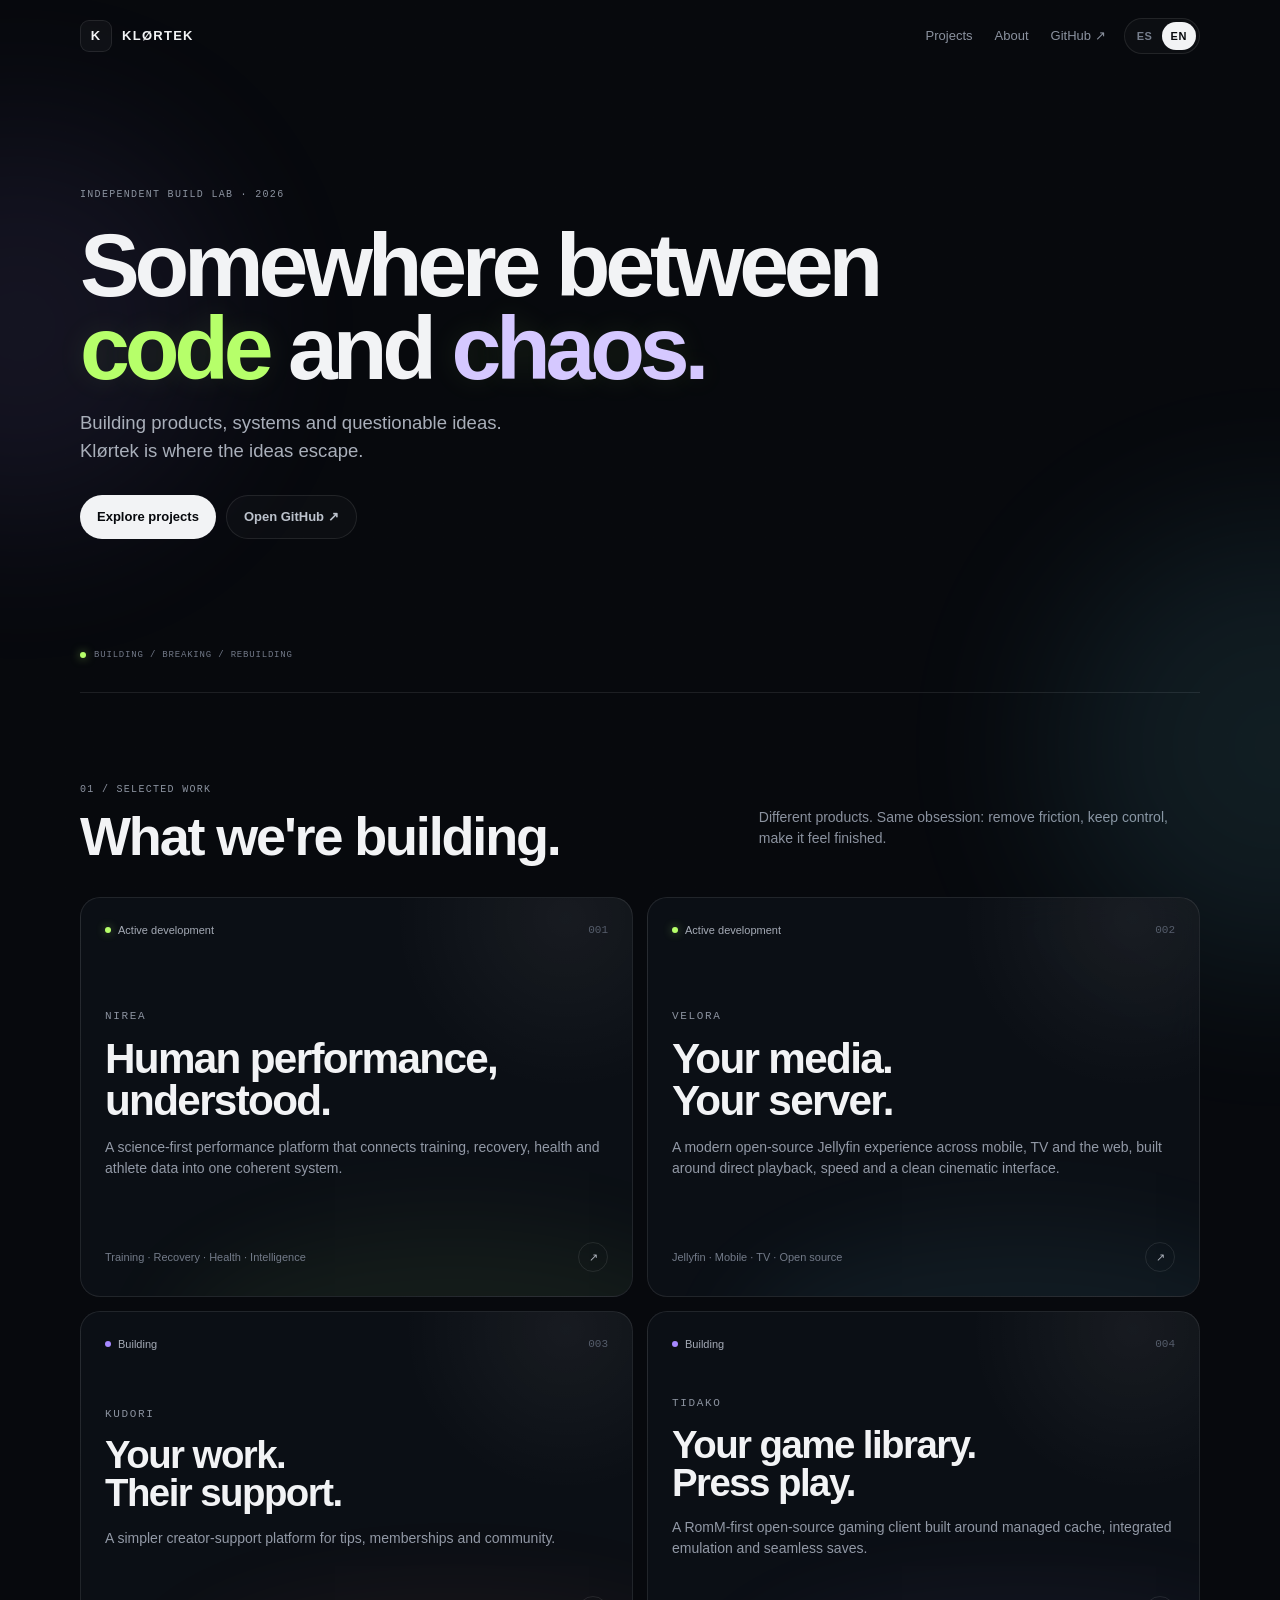
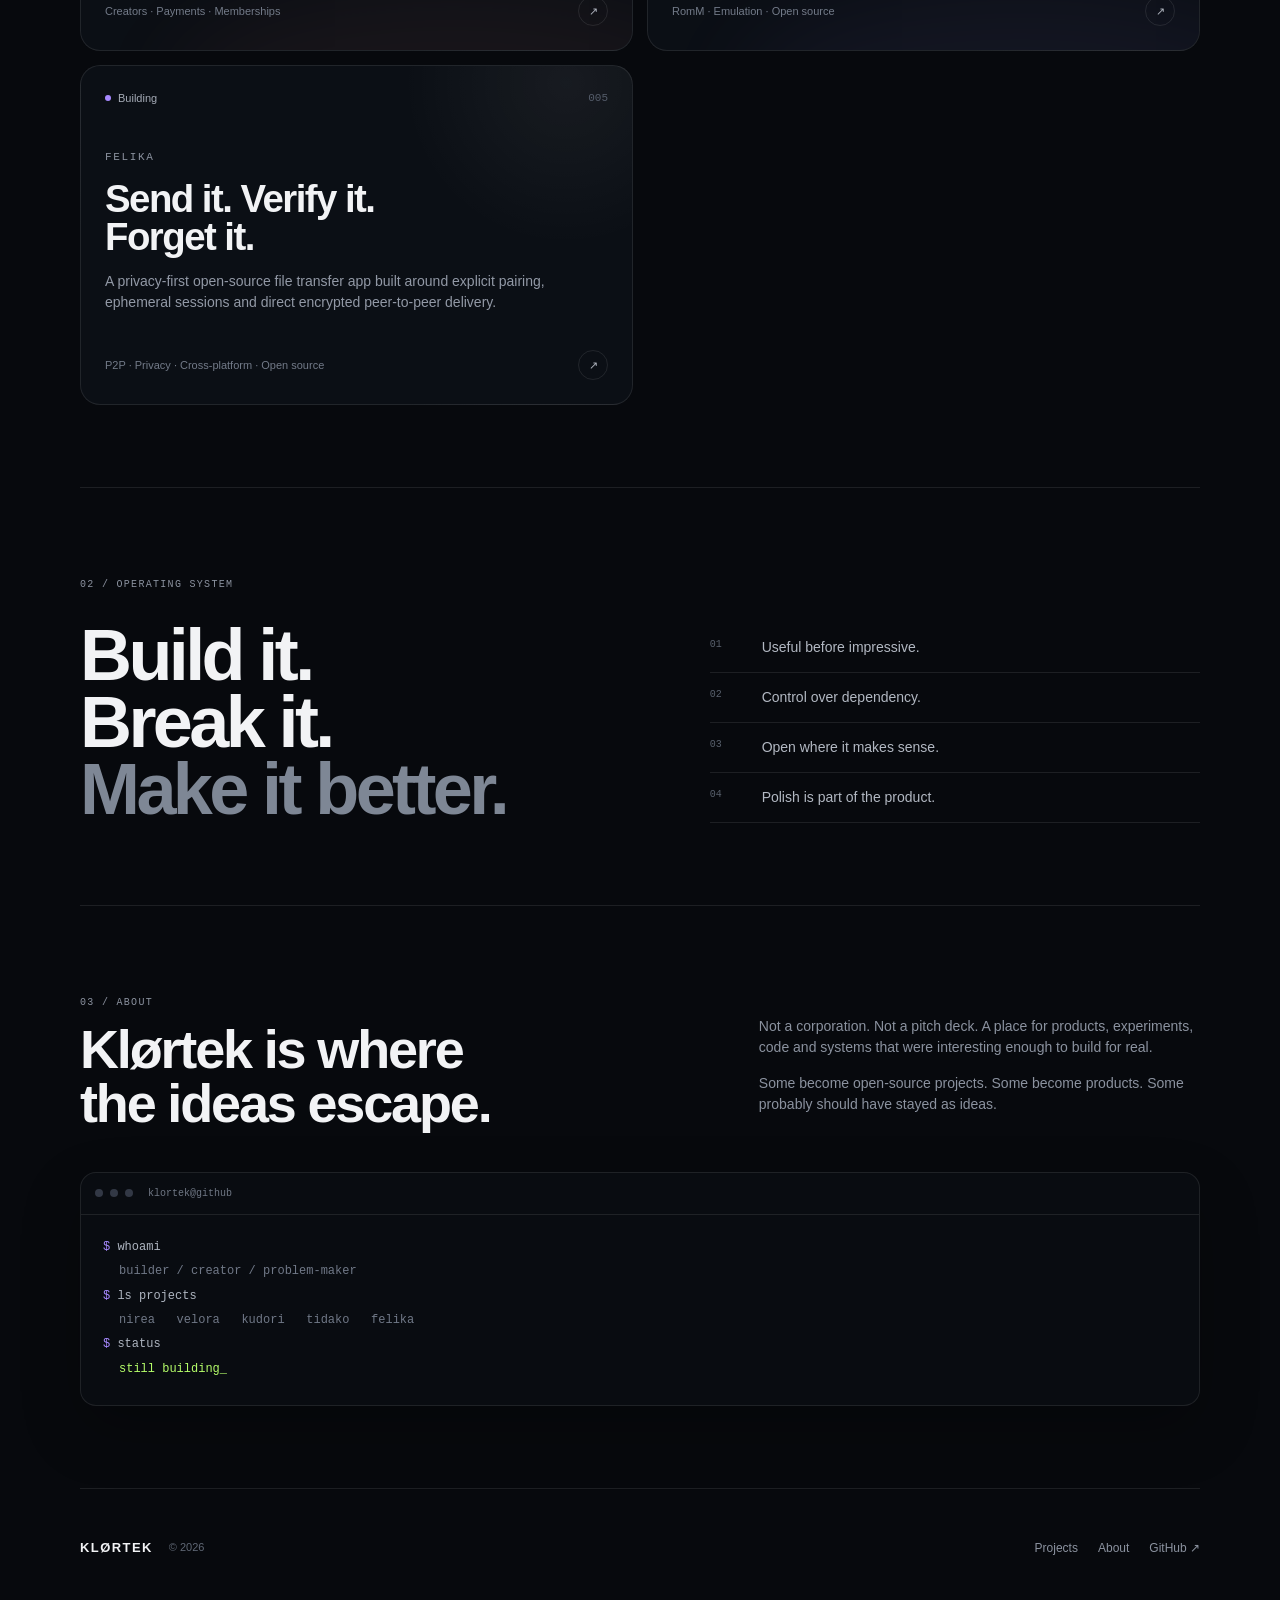
==== commit 781e84c3: "feat: add Felika to Klørtek projects" ====
--- a/index.html
+++ b/index.html
@@ -62,7 +62,7 @@
       <div class="section-head">
         <div>
           <span class="kicker" data-i18n="selectedWork">01 / SELECTED WORK</span>
-          <h2 data-i18n="thingsOut">Things that made it out.</h2>
+          <h2 data-i18n="thingsOut">What we're building.</h2>
         </div>
         <p data-i18n="projectsIntro">Different products. Same obsession: remove friction, keep control, make it feel finished.</p>
       </div>
@@ -128,6 +128,22 @@
           </div>
           <div class="project-footer">
             <span data-i18n="tidakoTags">RomM · Emulation · Open source</span>
+            <span class="arrow">↗</span>
+          </div>
+        </a>
+
+        <a class="project project-felika reveal-card compact link-card" href="https://github.com/klortekhq/Felika" target="_blank" rel="noreferrer" aria-label="Open Felika on GitHub">
+          <div class="project-topline">
+            <span class="status building"><i></i><span data-i18n="building">Building</span></span>
+            <span class="project-index">005</span>
+          </div>
+          <div class="project-body">
+            <div class="project-name">FELIKA</div>
+            <h3 data-i18n-html="felikaTitle">Send it. Verify it.<br />Forget it.</h3>
+            <p data-i18n="felikaCopy">A privacy-first open-source file transfer app built around explicit pairing, ephemeral sessions and direct encrypted peer-to-peer delivery.</p>
+          </div>
+          <div class="project-footer">
+            <span data-i18n="felikaTags">P2P · Privacy · Cross-platform · Open source</span>
             <span class="arrow">↗</span>
           </div>
         </a>
@@ -170,7 +186,7 @@
           <p><span class="prompt">$</span> whoami</p>
           <p class="output" data-i18n="terminalWho">builder / creator / problem-maker</p>
           <p><span class="prompt">$</span> ls projects</p>
-          <p class="output">nirea&nbsp;&nbsp; velora&nbsp;&nbsp; kudori&nbsp;&nbsp; tidako</p>
+          <p class="output">nirea&nbsp;&nbsp; velora&nbsp;&nbsp; kudori&nbsp;&nbsp; tidako&nbsp;&nbsp; felika</p>
           <p><span class="prompt">$</span> status</p>
           <p class="output green" data-i18n="terminalStatus">still building_</p>
         </div>
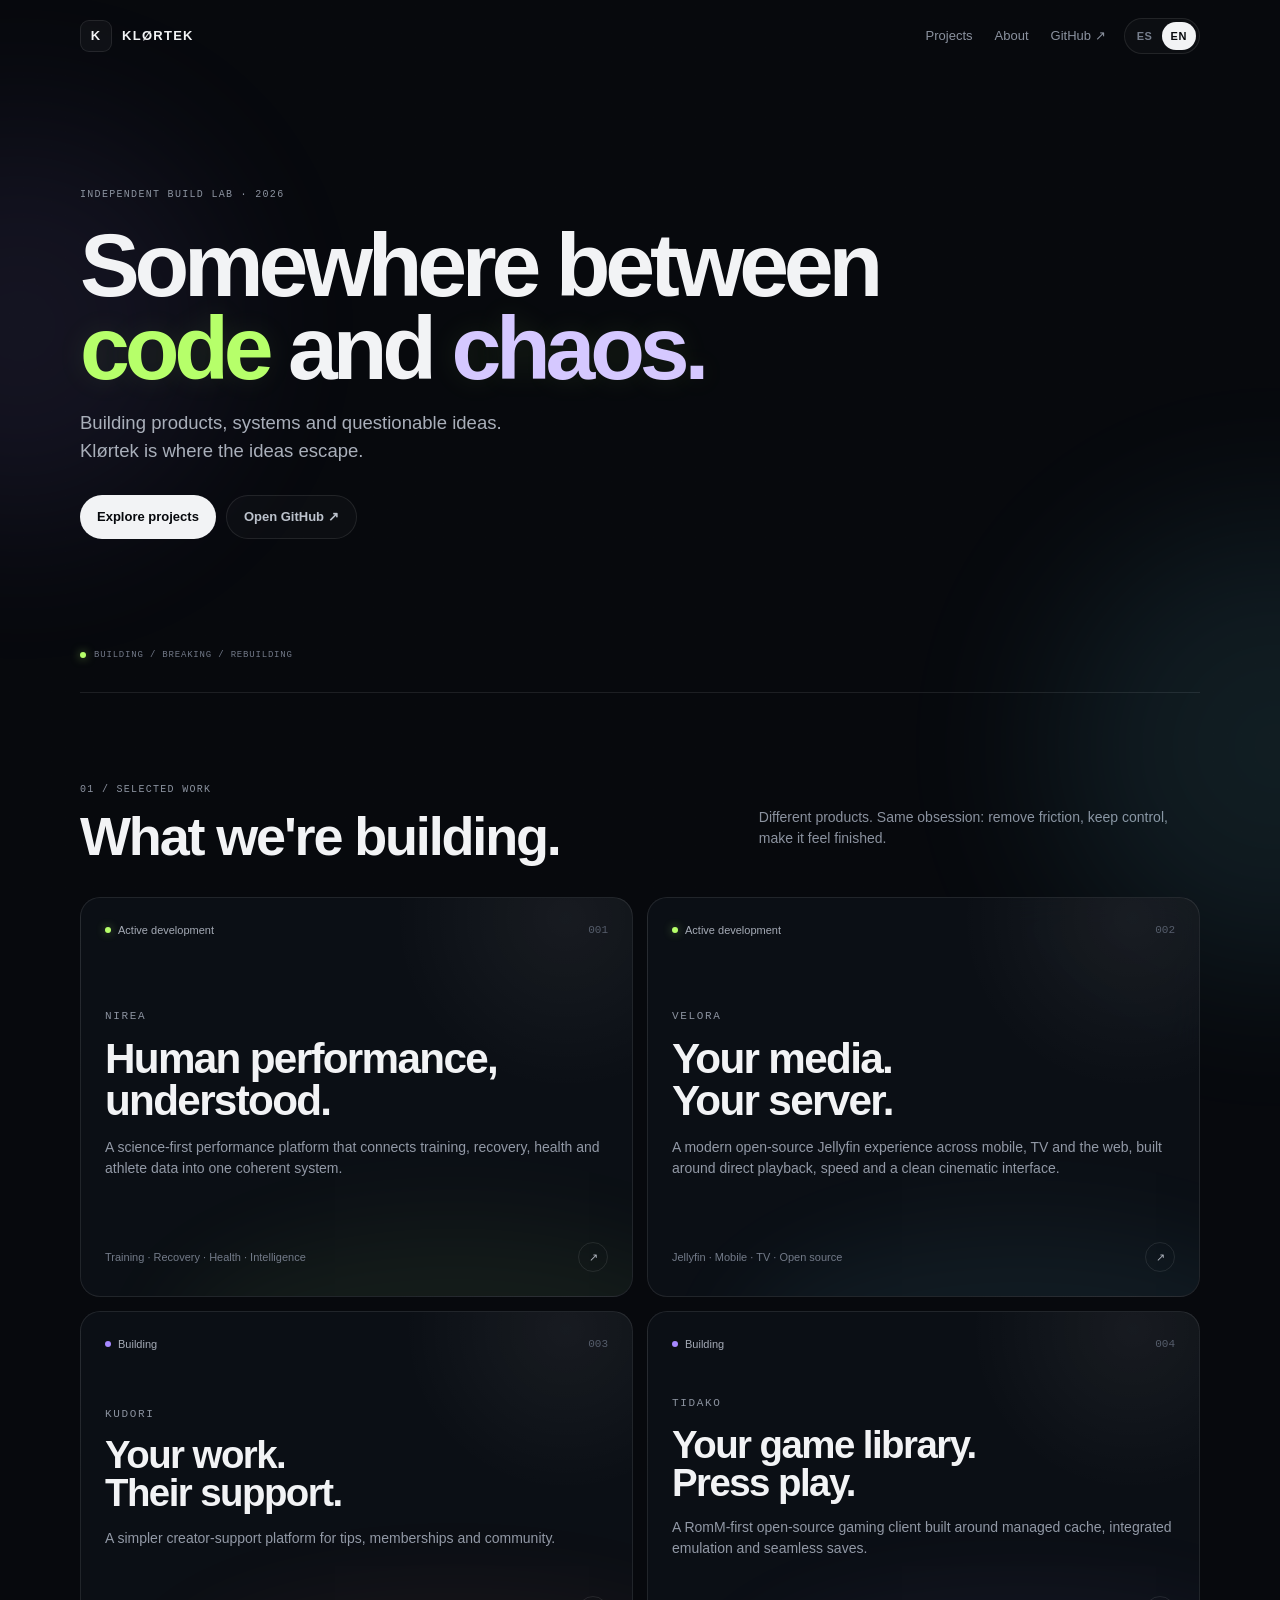
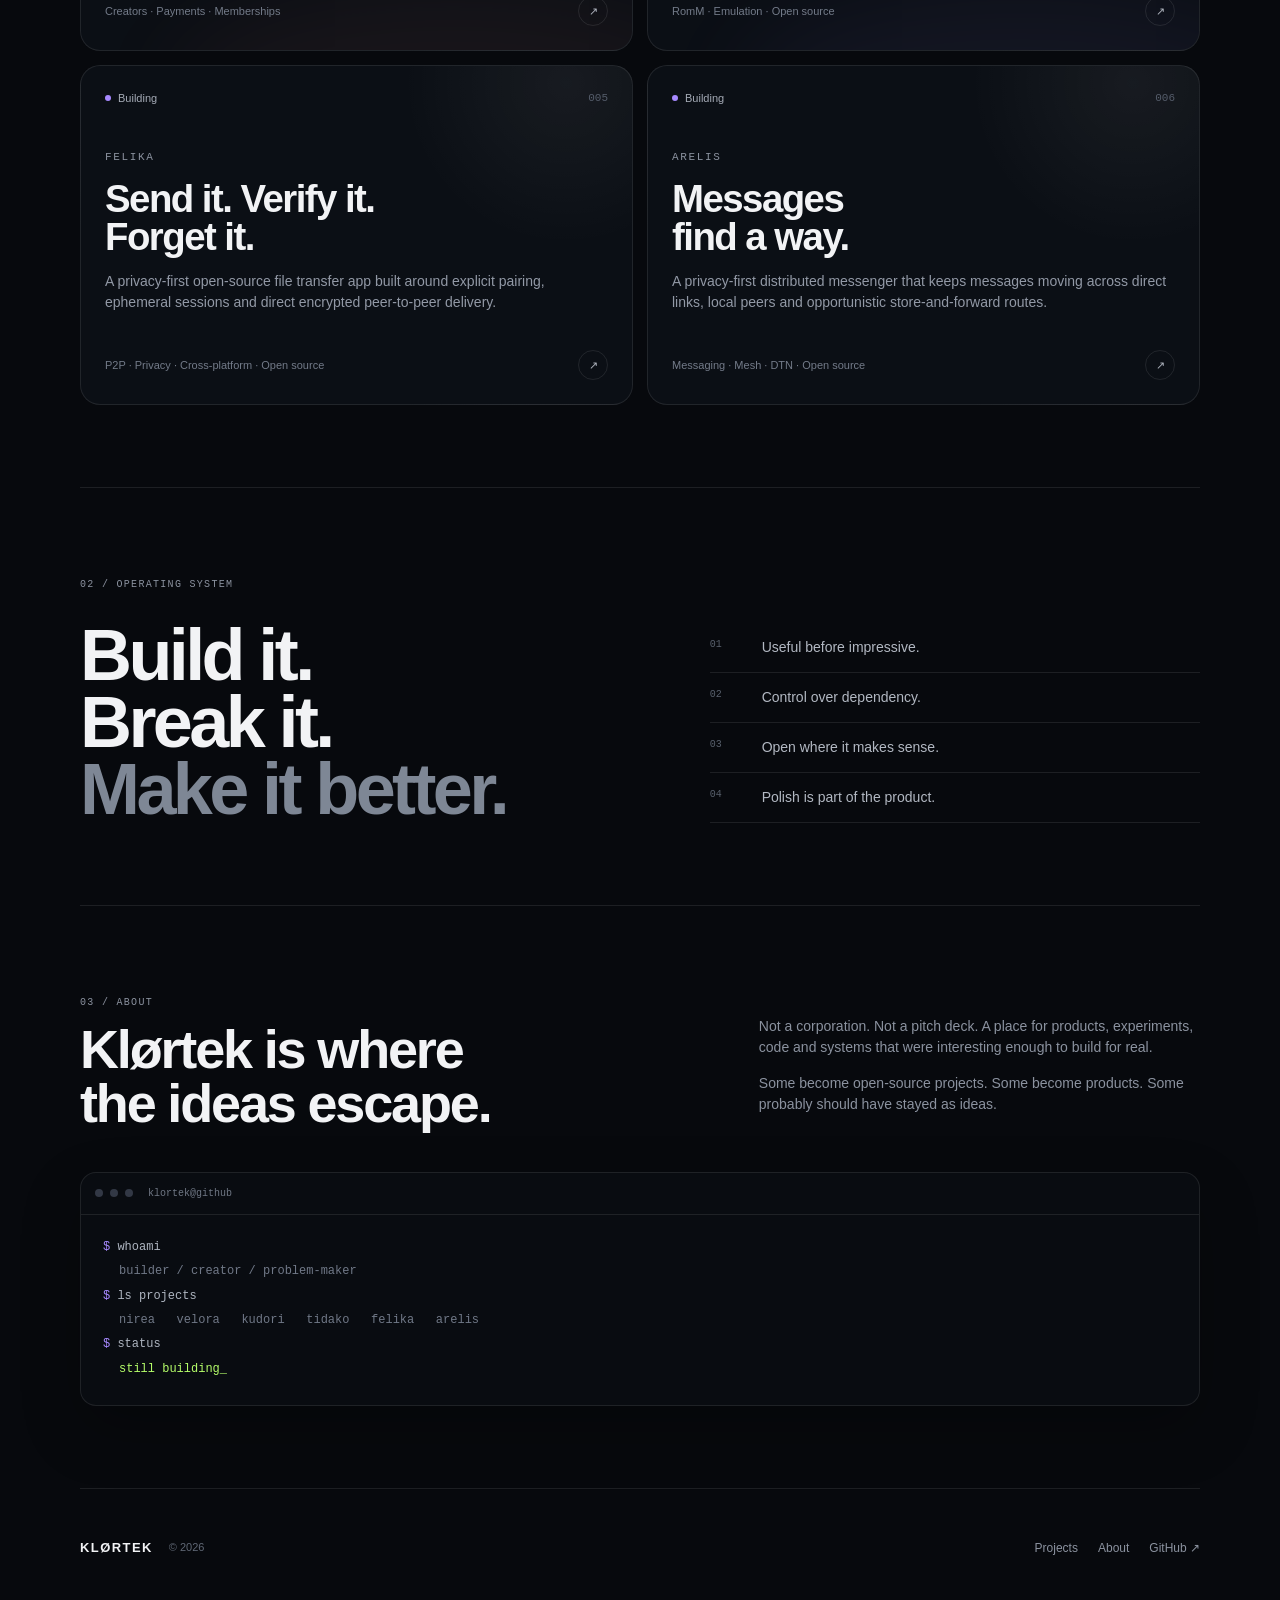
==== commit 03277eb4: "feat: add Arelis to Klortek projects" ====
--- a/index.html
+++ b/index.html
@@ -147,6 +147,22 @@
             <span class="arrow">↗</span>
           </div>
         </a>
+
+        <a class="project project-arelis reveal-card compact link-card" href="https://github.com/klortekhq/Arelis" target="_blank" rel="noreferrer" aria-label="Open Arelis on GitHub">
+          <div class="project-topline">
+            <span class="status building"><i></i><span data-i18n="building">Building</span></span>
+            <span class="project-index">006</span>
+          </div>
+          <div class="project-body">
+            <div class="project-name">ARELIS</div>
+            <h3 data-i18n-html="arelisTitle">Messages<br />find a way.</h3>
+            <p data-i18n="arelisCopy">A privacy-first distributed messenger that keeps messages moving across direct links, local peers and opportunistic store-and-forward routes.</p>
+          </div>
+          <div class="project-footer">
+            <span data-i18n="arelisTags">Messaging · Mesh · DTN · Open source</span>
+            <span class="arrow">↗</span>
+          </div>
+        </a>
       </div>
     </section>
 
@@ -186,7 +202,7 @@
           <p><span class="prompt">$</span> whoami</p>
           <p class="output" data-i18n="terminalWho">builder / creator / problem-maker</p>
           <p><span class="prompt">$</span> ls projects</p>
-          <p class="output">nirea&nbsp;&nbsp; velora&nbsp;&nbsp; kudori&nbsp;&nbsp; tidako&nbsp;&nbsp; felika</p>
+          <p class="output">nirea&nbsp;&nbsp; velora&nbsp;&nbsp; kudori&nbsp;&nbsp; tidako&nbsp;&nbsp; felika&nbsp;&nbsp; arelis</p>
           <p><span class="prompt">$</span> status</p>
           <p class="output green" data-i18n="terminalStatus">still building_</p>
         </div>
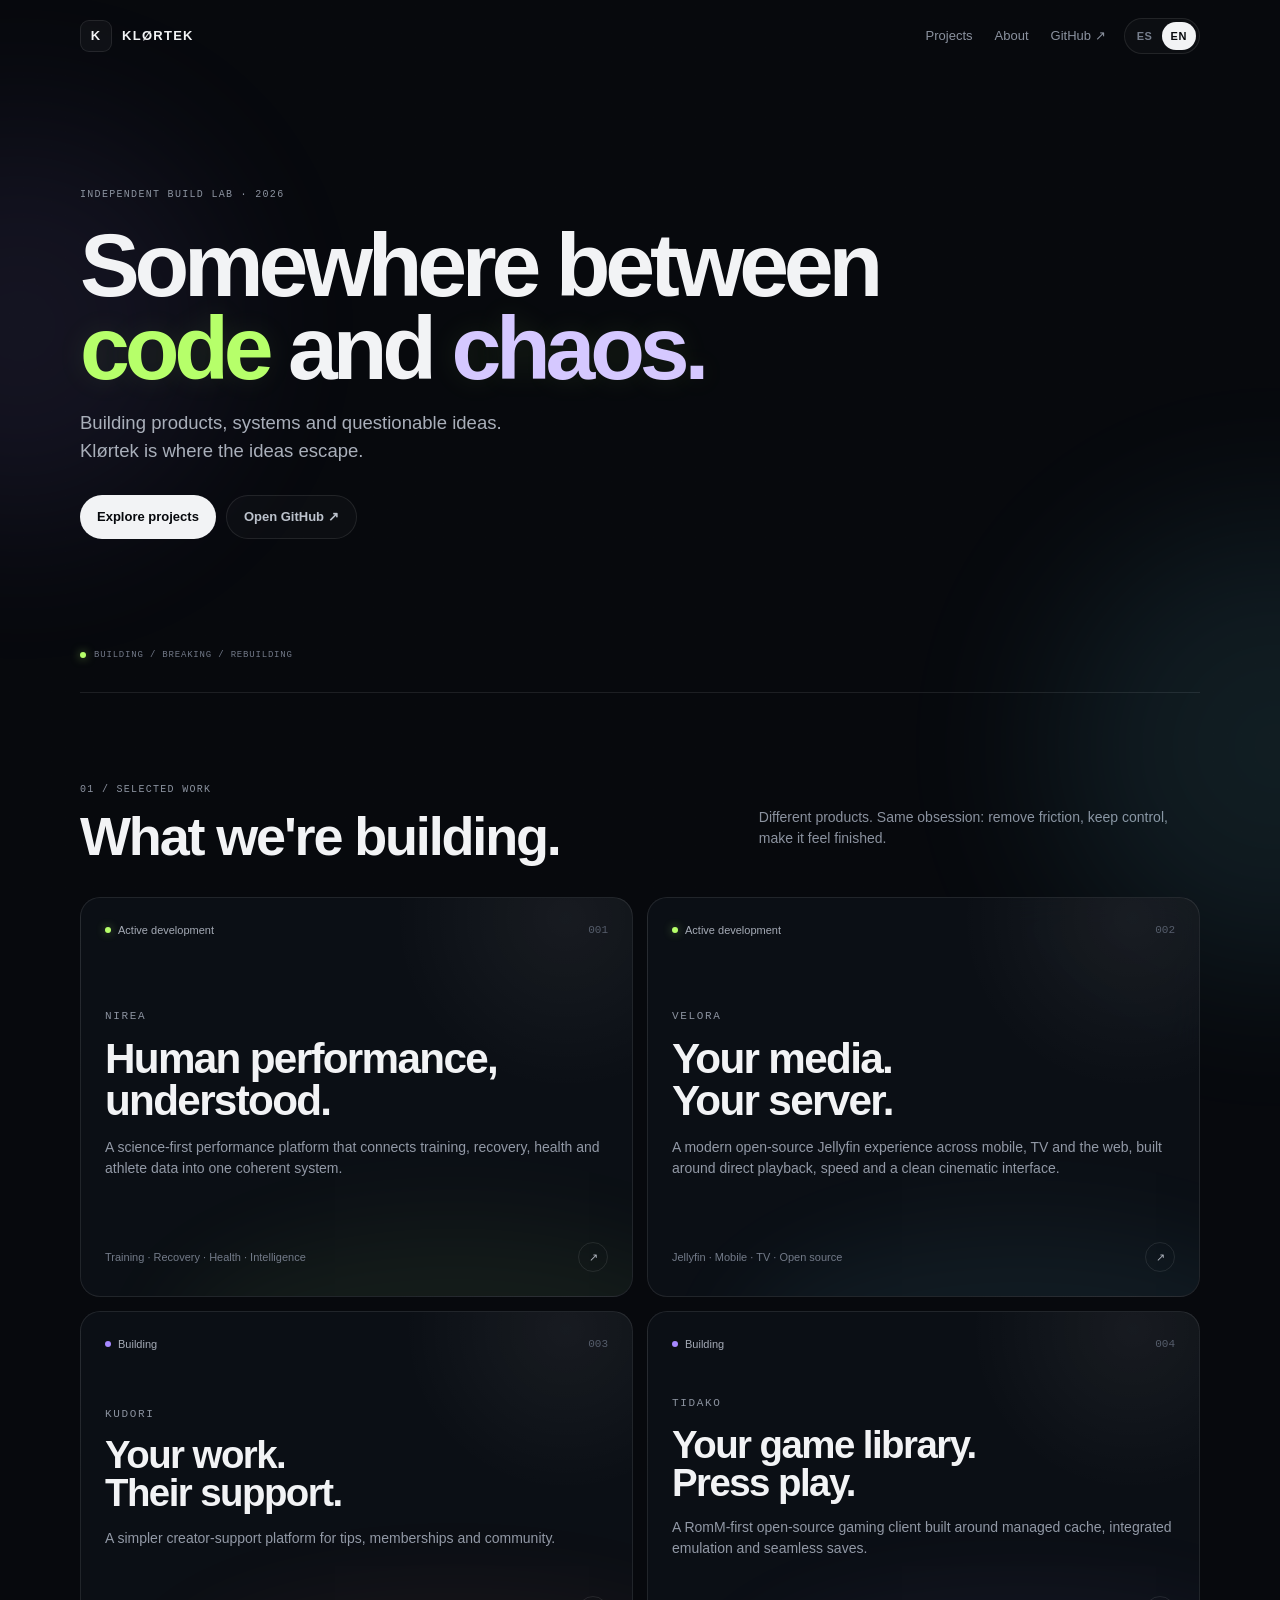
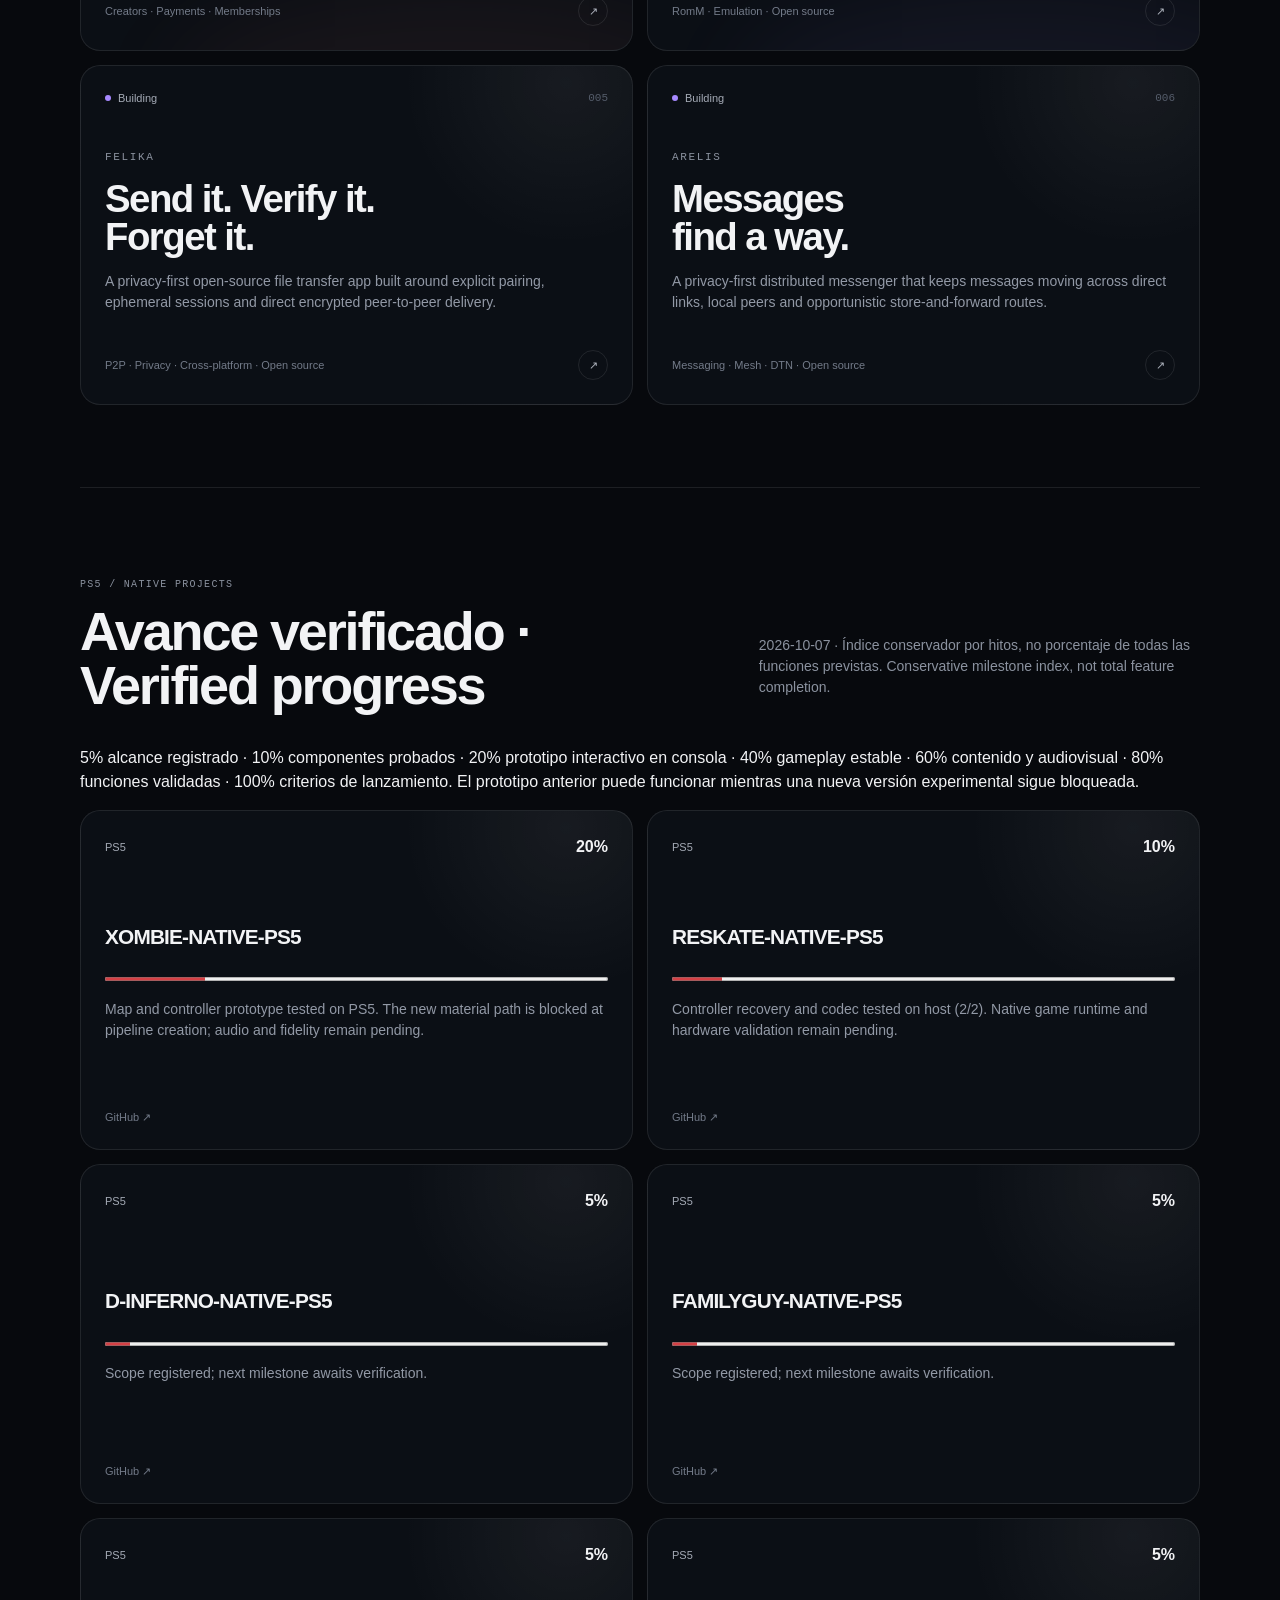
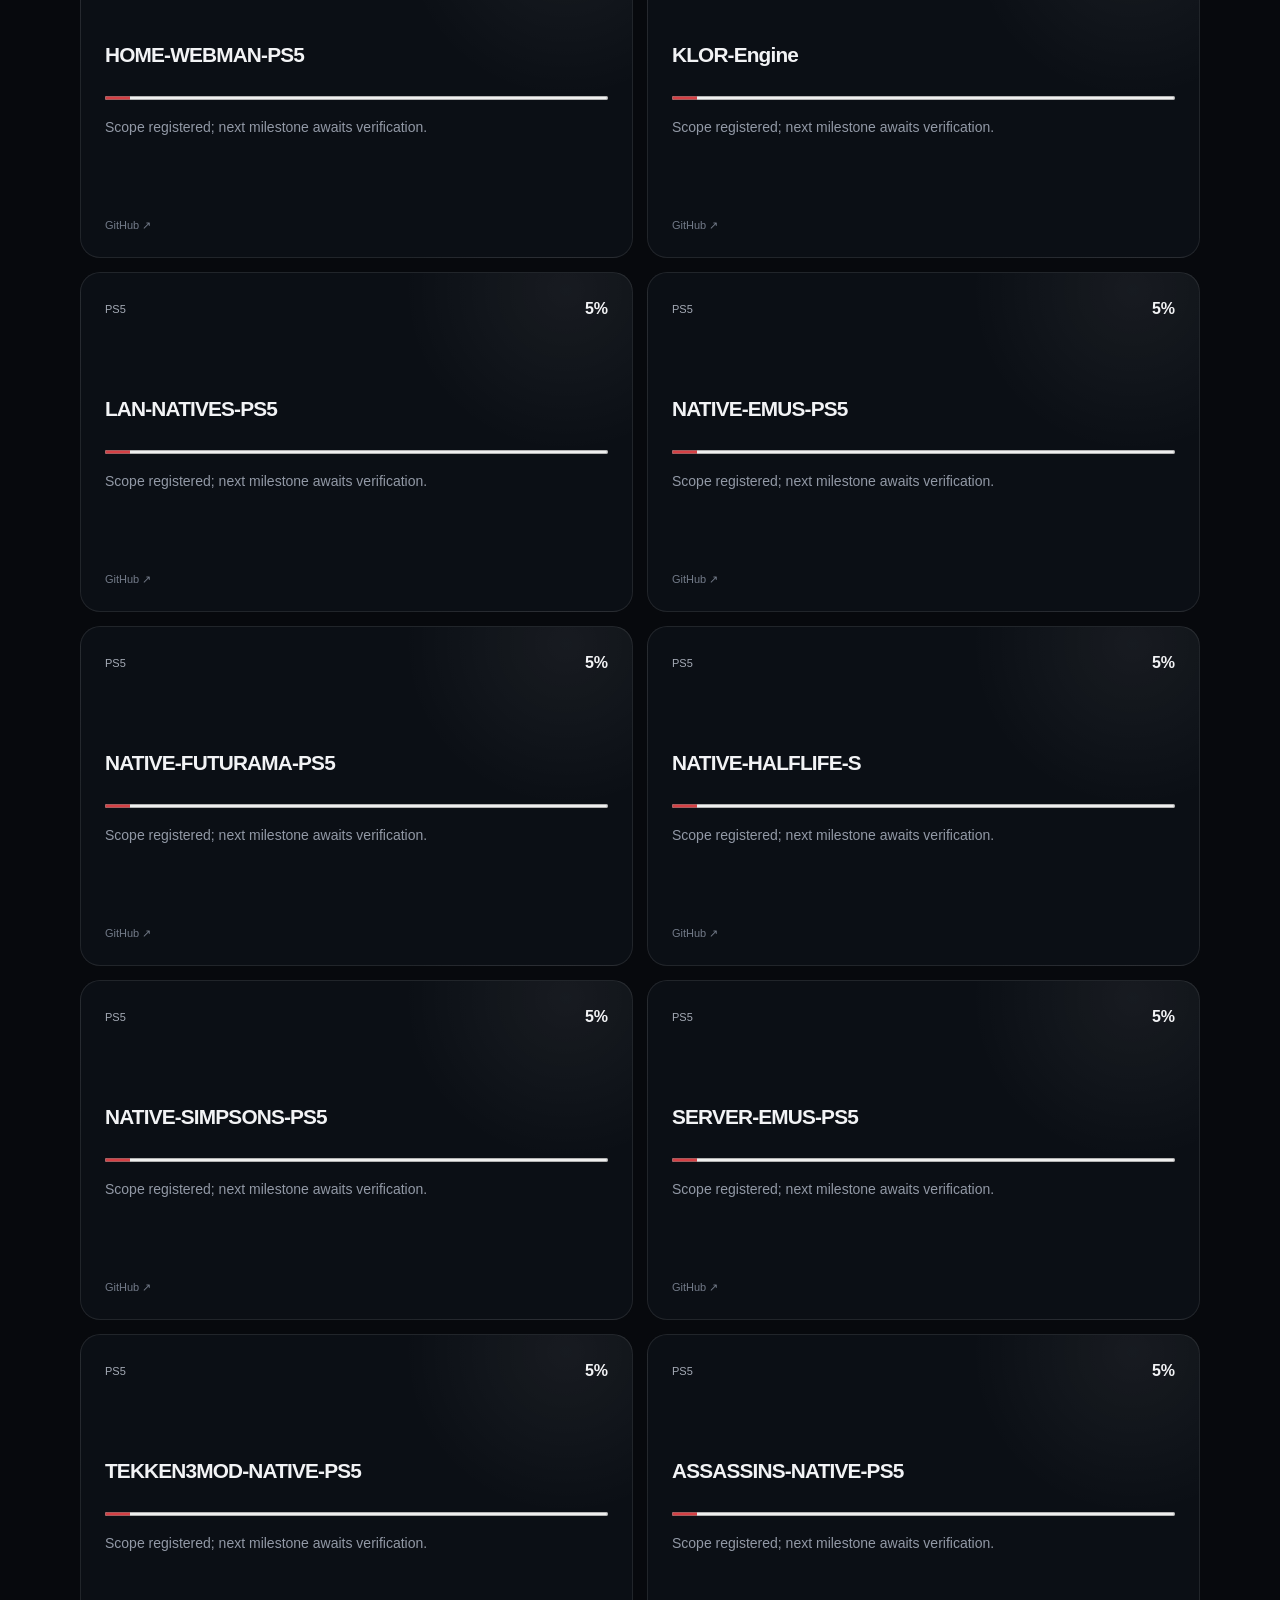
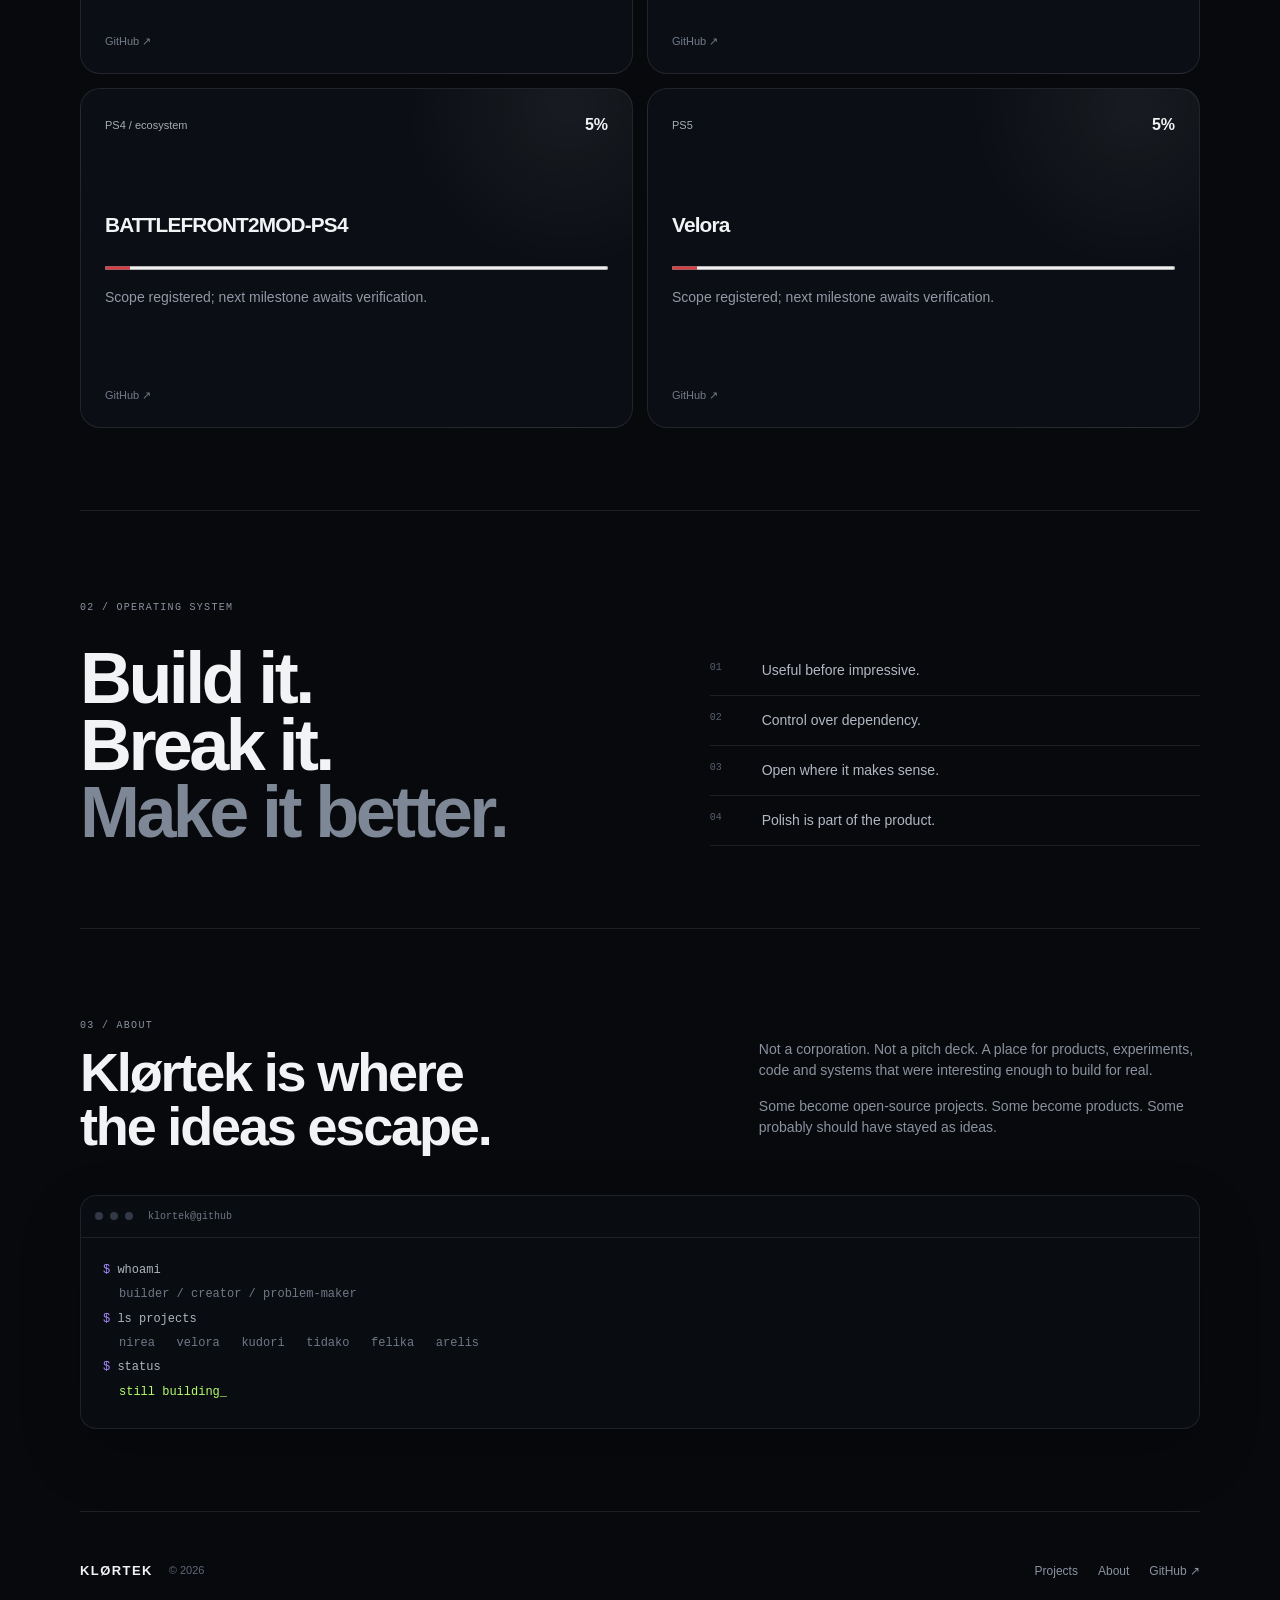
==== commit d0b79f38: "Document managed development and verified project milestones" ====
--- a/index.html
+++ b/index.html
@@ -166,6 +166,11 @@
       </div>
     </section>
 
+<!-- KLORTEK-PS5:START -->
+<section id="ps5-projects" class="projects wrap"><div class="section-head"><div><span class="kicker">PS5 / NATIVE PROJECTS</span><h2>Avance verificado · Verified progress</h2></div><p>2026-10-07 · Índice conservador por hitos, no porcentaje de todas las funciones previstas. Conservative milestone index, not total feature completion.</p></div>
+<p>5% alcance registrado · 10% componentes probados · 20% prototipo interactivo en consola · 40% gameplay estable · 60% contenido y audiovisual · 80% funciones validadas · 100% criterios de lanzamiento. El prototipo anterior puede funcionar mientras una nueva versión experimental sigue bloqueada.</p>
+<div class="project-grid"><article class="project compact"><div class="project-topline"><span class="status building">PS5</span><strong>20%</strong></div><div class="project-body"><h3>XOMBIE-NATIVE-PS5</h3><progress max="100" value="20" aria-label="XOMBIE-NATIVE-PS5: 20%"></progress><p lang="es">Prototipo de mapa y mando probado en PS5. La nueva ruta de materiales está bloqueada en la creación del pipeline; sonido y fidelidad pendientes.</p><p lang="en">Map and controller prototype tested on PS5. The new material path is blocked at pipeline creation; audio and fidelity remain pending.</p></div><div class="project-footer"><a href="https://github.com/klortekhq/XOMBIE-NATIVE-PS5" target="_blank" rel="noreferrer">GitHub ↗</a></div></article><article class="project compact"><div class="project-topline"><span class="status building">PS5</span><strong>10%</strong></div><div class="project-body"><h3>RESKATE-NATIVE-PS5</h3><progress max="100" value="10" aria-label="RESKATE-NATIVE-PS5: 10%"></progress><p lang="es">Recuperación del mando y codec probados en local (2/2). Juego nativo y prueba física pendientes.</p><p lang="en">Controller recovery and codec tested on host (2/2). Native game runtime and hardware validation remain pending.</p></div><div class="project-footer"><a href="https://github.com/klortekhq/RESKATE-NATIVE-PS5" target="_blank" rel="noreferrer">GitHub ↗</a></div></article><article class="project compact"><div class="project-topline"><span class="status building">PS5</span><strong>5%</strong></div><div class="project-body"><h3>D-INFERNO-NATIVE-PS5</h3><progress max="100" value="5" aria-label="D-INFERNO-NATIVE-PS5: 5%"></progress><p lang="es">Alcance registrado; siguiente hito pendiente de verificación.</p><p lang="en">Scope registered; next milestone awaits verification.</p></div><div class="project-footer"><a href="https://github.com/klortekhq/D-INFERNO-NATIVE-PS5" target="_blank" rel="noreferrer">GitHub ↗</a></div></article><article class="project compact"><div class="project-topline"><span class="status building">PS5</span><strong>5%</strong></div><div class="project-body"><h3>FAMILYGUY-NATIVE-PS5</h3><progress max="100" value="5" aria-label="FAMILYGUY-NATIVE-PS5: 5%"></progress><p lang="es">Alcance registrado; siguiente hito pendiente de verificación.</p><p lang="en">Scope registered; next milestone awaits verification.</p></div><div class="project-footer"><a href="https://github.com/klortekhq/FAMILYGUY-NATIVE-PS5" target="_blank" rel="noreferrer">GitHub ↗</a></div></article><article class="project compact"><div class="project-topline"><span class="status building">PS5</span><strong>5%</strong></div><div class="project-body"><h3>HOME-WEBMAN-PS5</h3><progress max="100" value="5" aria-label="HOME-WEBMAN-PS5: 5%"></progress><p lang="es">Alcance registrado; siguiente hito pendiente de verificación.</p><p lang="en">Scope registered; next milestone awaits verification.</p></div><div class="project-footer"><a href="https://github.com/klortekhq/HOME-WEBMAN-PS5" target="_blank" rel="noreferrer">GitHub ↗</a></div></article><article class="project compact"><div class="project-topline"><span class="status building">PS5</span><strong>5%</strong></div><div class="project-body"><h3>KLOR-Engine</h3><progress max="100" value="5" aria-label="KLOR-Engine: 5%"></progress><p lang="es">Alcance registrado; siguiente hito pendiente de verificación.</p><p lang="en">Scope registered; next milestone awaits verification.</p></div><div class="project-footer"><a href="https://github.com/klortekhq/KLOR-Engine" target="_blank" rel="noreferrer">GitHub ↗</a></div></article><article class="project compact"><div class="project-topline"><span class="status building">PS5</span><strong>5%</strong></div><div class="project-body"><h3>LAN-NATIVES-PS5</h3><progress max="100" value="5" aria-label="LAN-NATIVES-PS5: 5%"></progress><p lang="es">Alcance registrado; siguiente hito pendiente de verificación.</p><p lang="en">Scope registered; next milestone awaits verification.</p></div><div class="project-footer"><a href="https://github.com/klortekhq/LAN-NATIVES-PS5" target="_blank" rel="noreferrer">GitHub ↗</a></div></article><article class="project compact"><div class="project-topline"><span class="status building">PS5</span><strong>5%</strong></div><div class="project-body"><h3>NATIVE-EMUS-PS5</h3><progress max="100" value="5" aria-label="NATIVE-EMUS-PS5: 5%"></progress><p lang="es">Alcance registrado; siguiente hito pendiente de verificación.</p><p lang="en">Scope registered; next milestone awaits verification.</p></div><div class="project-footer"><a href="https://github.com/klortekhq/NATIVE-EMUS-PS5" target="_blank" rel="noreferrer">GitHub ↗</a></div></article><article class="project compact"><div class="project-topline"><span class="status building">PS5</span><strong>5%</strong></div><div class="project-body"><h3>NATIVE-FUTURAMA-PS5</h3><progress max="100" value="5" aria-label="NATIVE-FUTURAMA-PS5: 5%"></progress><p lang="es">Alcance registrado; siguiente hito pendiente de verificación.</p><p lang="en">Scope registered; next milestone awaits verification.</p></div><div class="project-footer"><a href="https://github.com/klortekhq/NATIVE-FUTURAMA-PS5" target="_blank" rel="noreferrer">GitHub ↗</a></div></article><article class="project compact"><div class="project-topline"><span class="status building">PS5</span><strong>5%</strong></div><div class="project-body"><h3>NATIVE-HALFLIFE-S</h3><progress max="100" value="5" aria-label="NATIVE-HALFLIFE-S: 5%"></progress><p lang="es">Alcance registrado; siguiente hito pendiente de verificación.</p><p lang="en">Scope registered; next milestone awaits verification.</p></div><div class="project-footer"><a href="https://github.com/klortekhq/NATIVE-HALFLIFE-S" target="_blank" rel="noreferrer">GitHub ↗</a></div></article><article class="project compact"><div class="project-topline"><span class="status building">PS5</span><strong>5%</strong></div><div class="project-body"><h3>NATIVE-SIMPSONS-PS5</h3><progress max="100" value="5" aria-label="NATIVE-SIMPSONS-PS5: 5%"></progress><p lang="es">Alcance registrado; siguiente hito pendiente de verificación.</p><p lang="en">Scope registered; next milestone awaits verification.</p></div><div class="project-footer"><a href="https://github.com/klortekhq/NATIVE-SIMPSONS-PS5" target="_blank" rel="noreferrer">GitHub ↗</a></div></article><article class="project compact"><div class="project-topline"><span class="status building">PS5</span><strong>5%</strong></div><div class="project-body"><h3>SERVER-EMUS-PS5</h3><progress max="100" value="5" aria-label="SERVER-EMUS-PS5: 5%"></progress><p lang="es">Alcance registrado; siguiente hito pendiente de verificación.</p><p lang="en">Scope registered; next milestone awaits verification.</p></div><div class="project-footer"><a href="https://github.com/klortekhq/SERVER-EMUS-PS5" target="_blank" rel="noreferrer">GitHub ↗</a></div></article><article class="project compact"><div class="project-topline"><span class="status building">PS5</span><strong>5%</strong></div><div class="project-body"><h3>TEKKEN3MOD-NATIVE-PS5</h3><progress max="100" value="5" aria-label="TEKKEN3MOD-NATIVE-PS5: 5%"></progress><p lang="es">Alcance registrado; siguiente hito pendiente de verificación.</p><p lang="en">Scope registered; next milestone awaits verification.</p></div><div class="project-footer"><a href="https://github.com/klortekhq/TEKKEN3MOD-NATIVE-PS5" target="_blank" rel="noreferrer">GitHub ↗</a></div></article><article class="project compact"><div class="project-topline"><span class="status building">PS5</span><strong>5%</strong></div><div class="project-body"><h3>ASSASSINS-NATIVE-PS5</h3><progress max="100" value="5" aria-label="ASSASSINS-NATIVE-PS5: 5%"></progress><p lang="es">Alcance registrado; siguiente hito pendiente de verificación.</p><p lang="en">Scope registered; next milestone awaits verification.</p></div><div class="project-footer"><a href="https://github.com/klortekhq/ASSASSINS-NATIVE-PS5" target="_blank" rel="noreferrer">GitHub ↗</a></div></article><article class="project compact"><div class="project-topline"><span class="status building">PS4 / ecosystem</span><strong>5%</strong></div><div class="project-body"><h3>BATTLEFRONT2MOD-PS4</h3><progress max="100" value="5" aria-label="BATTLEFRONT2MOD-PS4: 5%"></progress><p lang="es">Alcance registrado; siguiente hito pendiente de verificación.</p><p lang="en">Scope registered; next milestone awaits verification.</p></div><div class="project-footer"><a href="https://github.com/klortekhq/BATTLEFRONT2MOD-PS4" target="_blank" rel="noreferrer">GitHub ↗</a></div></article><article class="project compact"><div class="project-topline"><span class="status building">PS5</span><strong>5%</strong></div><div class="project-body"><h3>Velora</h3><progress max="100" value="5" aria-label="Velora: 5%"></progress><p lang="es">Alcance registrado; siguiente hito pendiente de verificación.</p><p lang="en">Scope registered; next milestone awaits verification.</p></div><div class="project-footer"><a href="https://github.com/klortekhq/Velora" target="_blank" rel="noreferrer">GitHub ↗</a></div></article></div></section>
+<!-- KLORTEK-PS5:END -->
     <section class="manifesto wrap">
       <span class="kicker" data-i18n="operatingSystem">02 / OPERATING SYSTEM</span>
       <div class="manifesto-grid">
--- a/styles.css
+++ b/styles.css
@@ -428,3 +428,10 @@
   }
   .reveal, .reveal-card { opacity: 1; transform: none; }
 }
+
+/* Verified project milestones */
+#ps5-projects progress{width:100%;height:8px;accent-color:#d64045;margin:12px 0}#ps5-projects h3{overflow-wrap:anywhere;font-size:1.3rem}
+
+html[lang="es"] #ps5-projects p[lang="en"],html[lang="en"] #ps5-projects p[lang="es"]{display:none}
+
+html[lang="es"] #ps5-projects p[lang="en"],html[lang="en"] #ps5-projects p[lang="es"]{display:none}
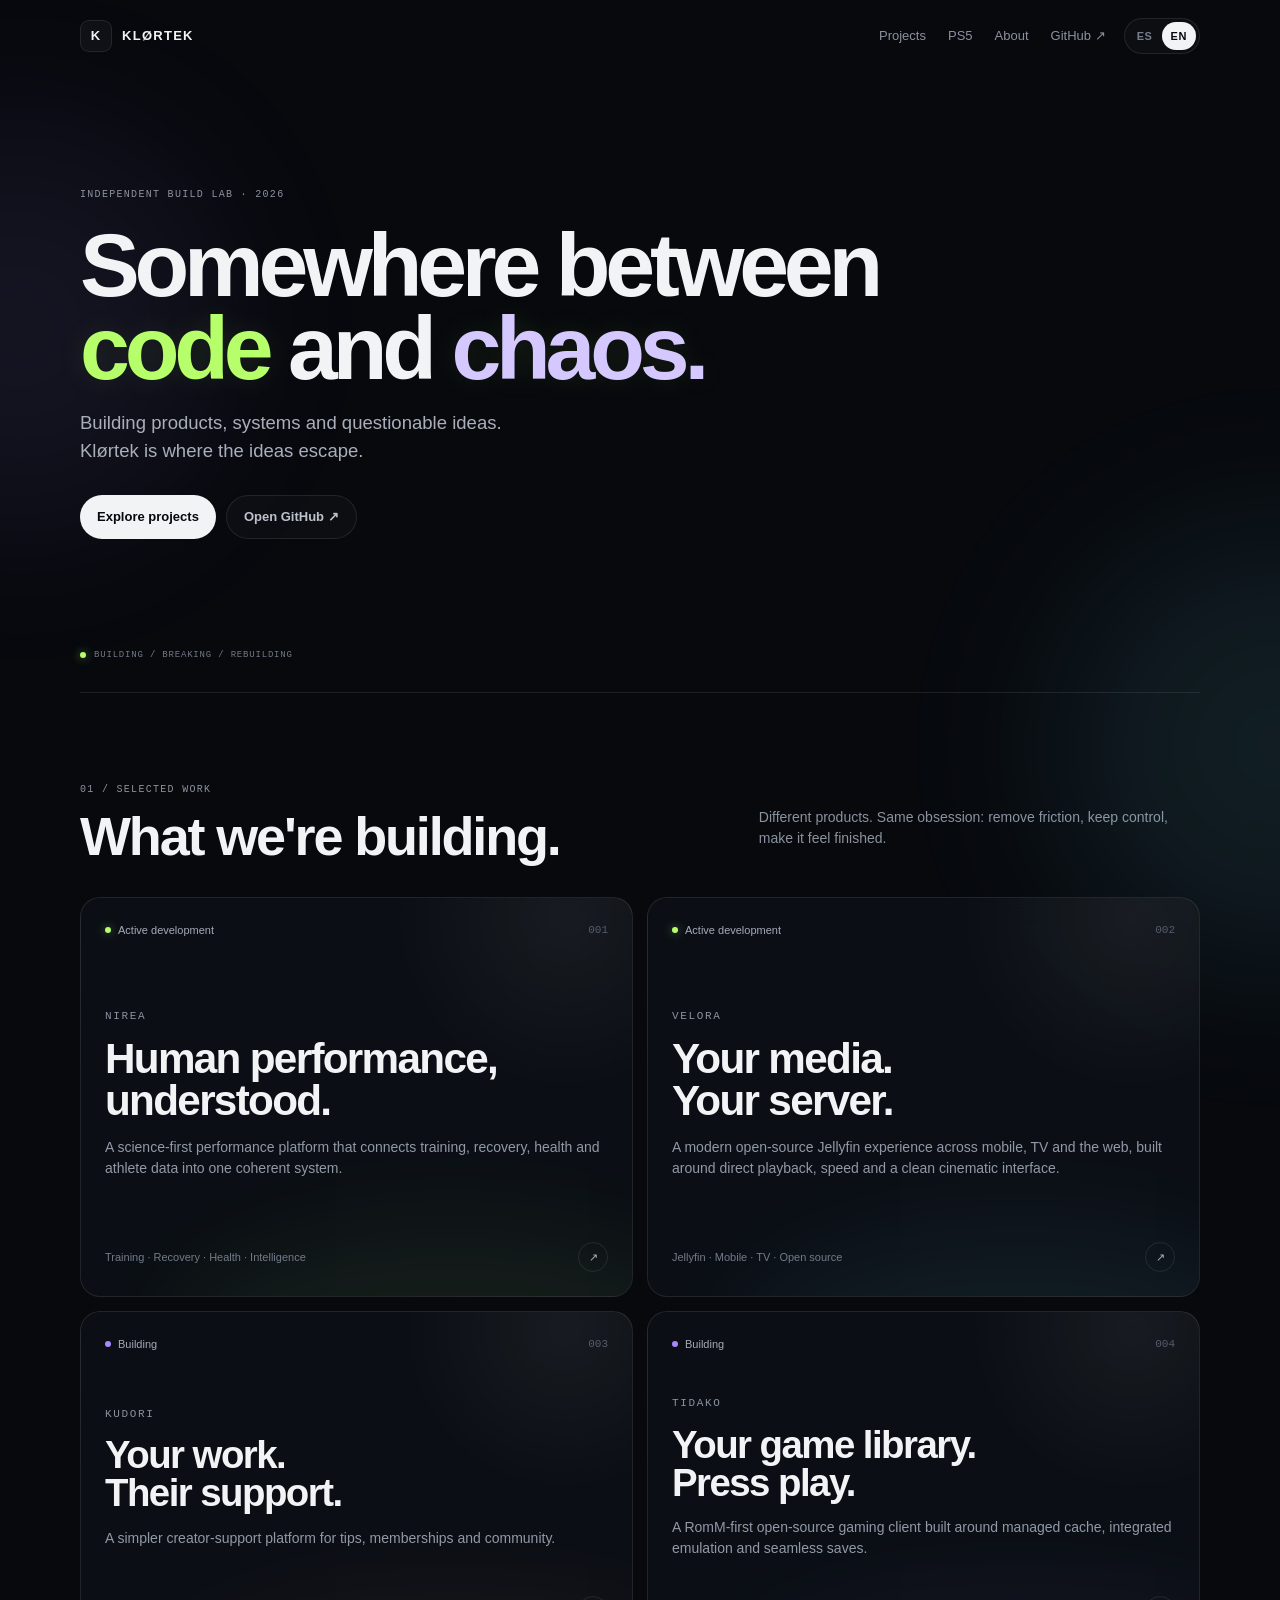
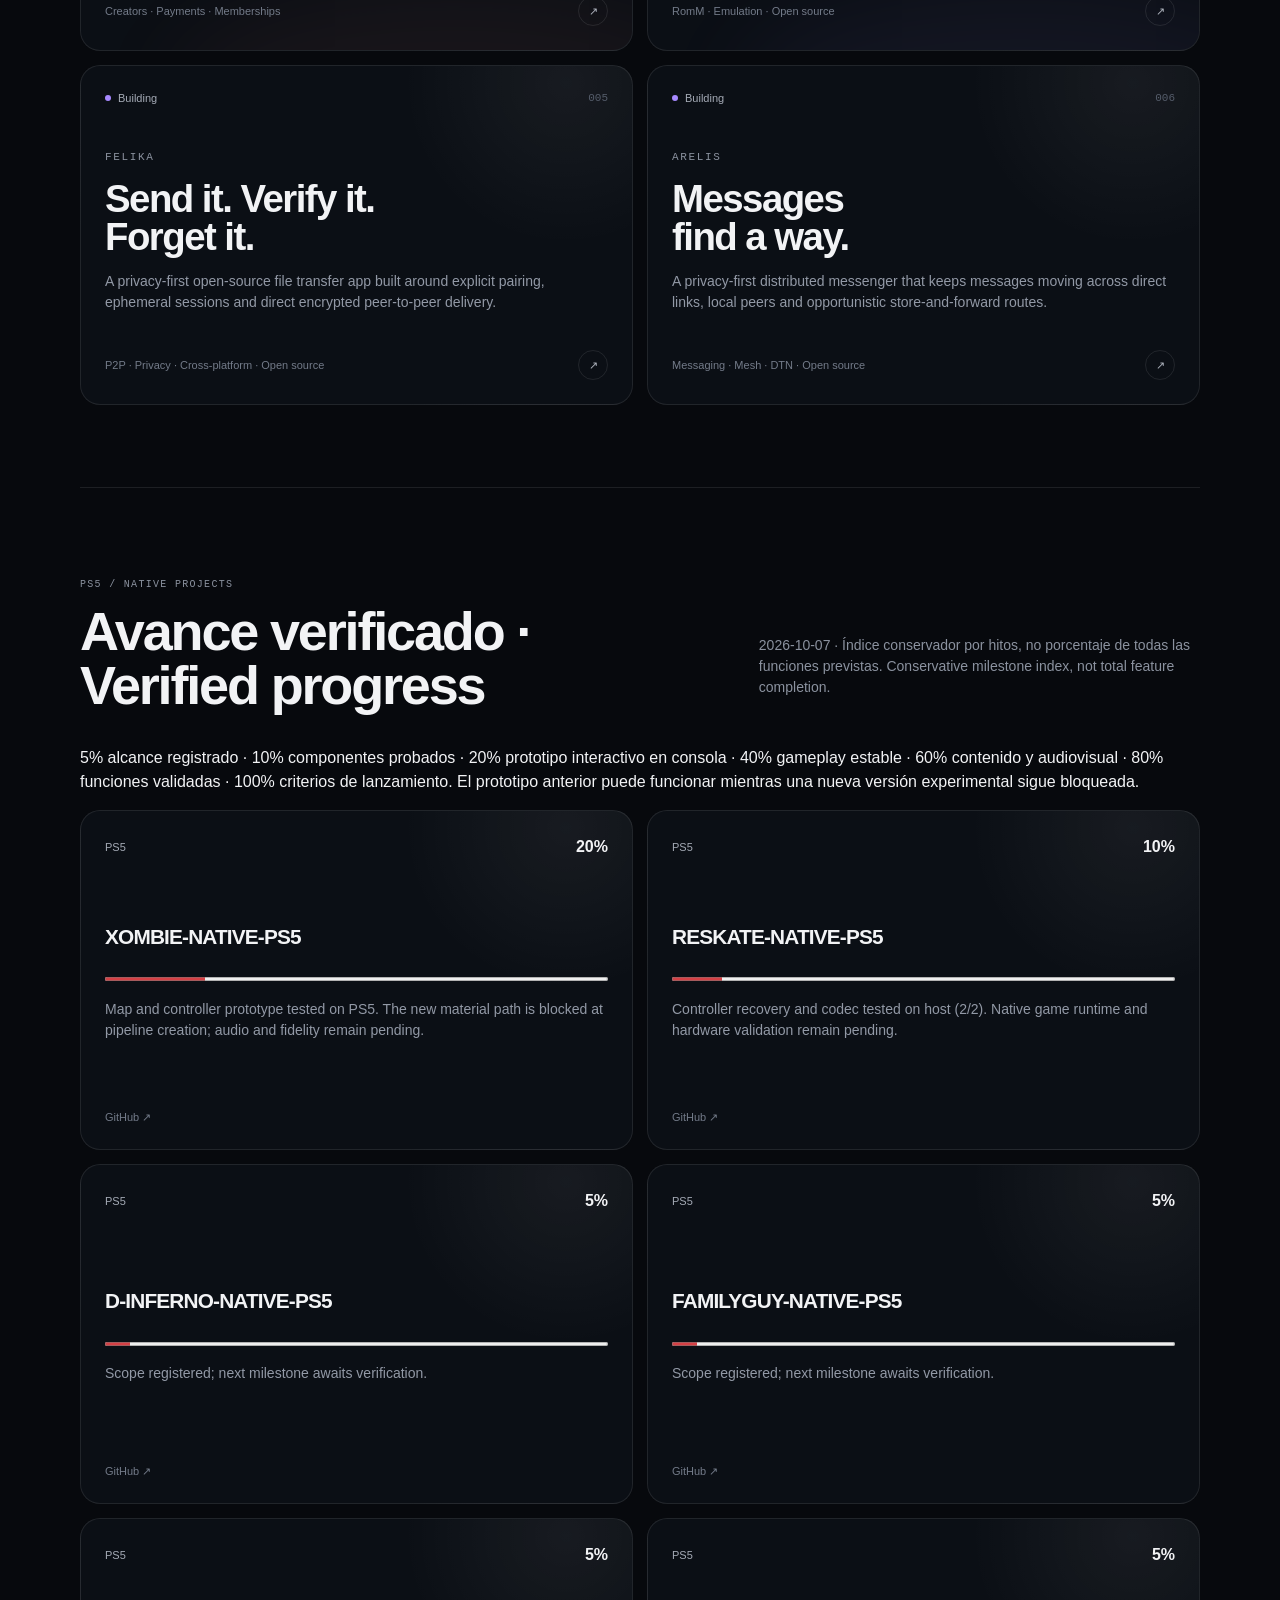
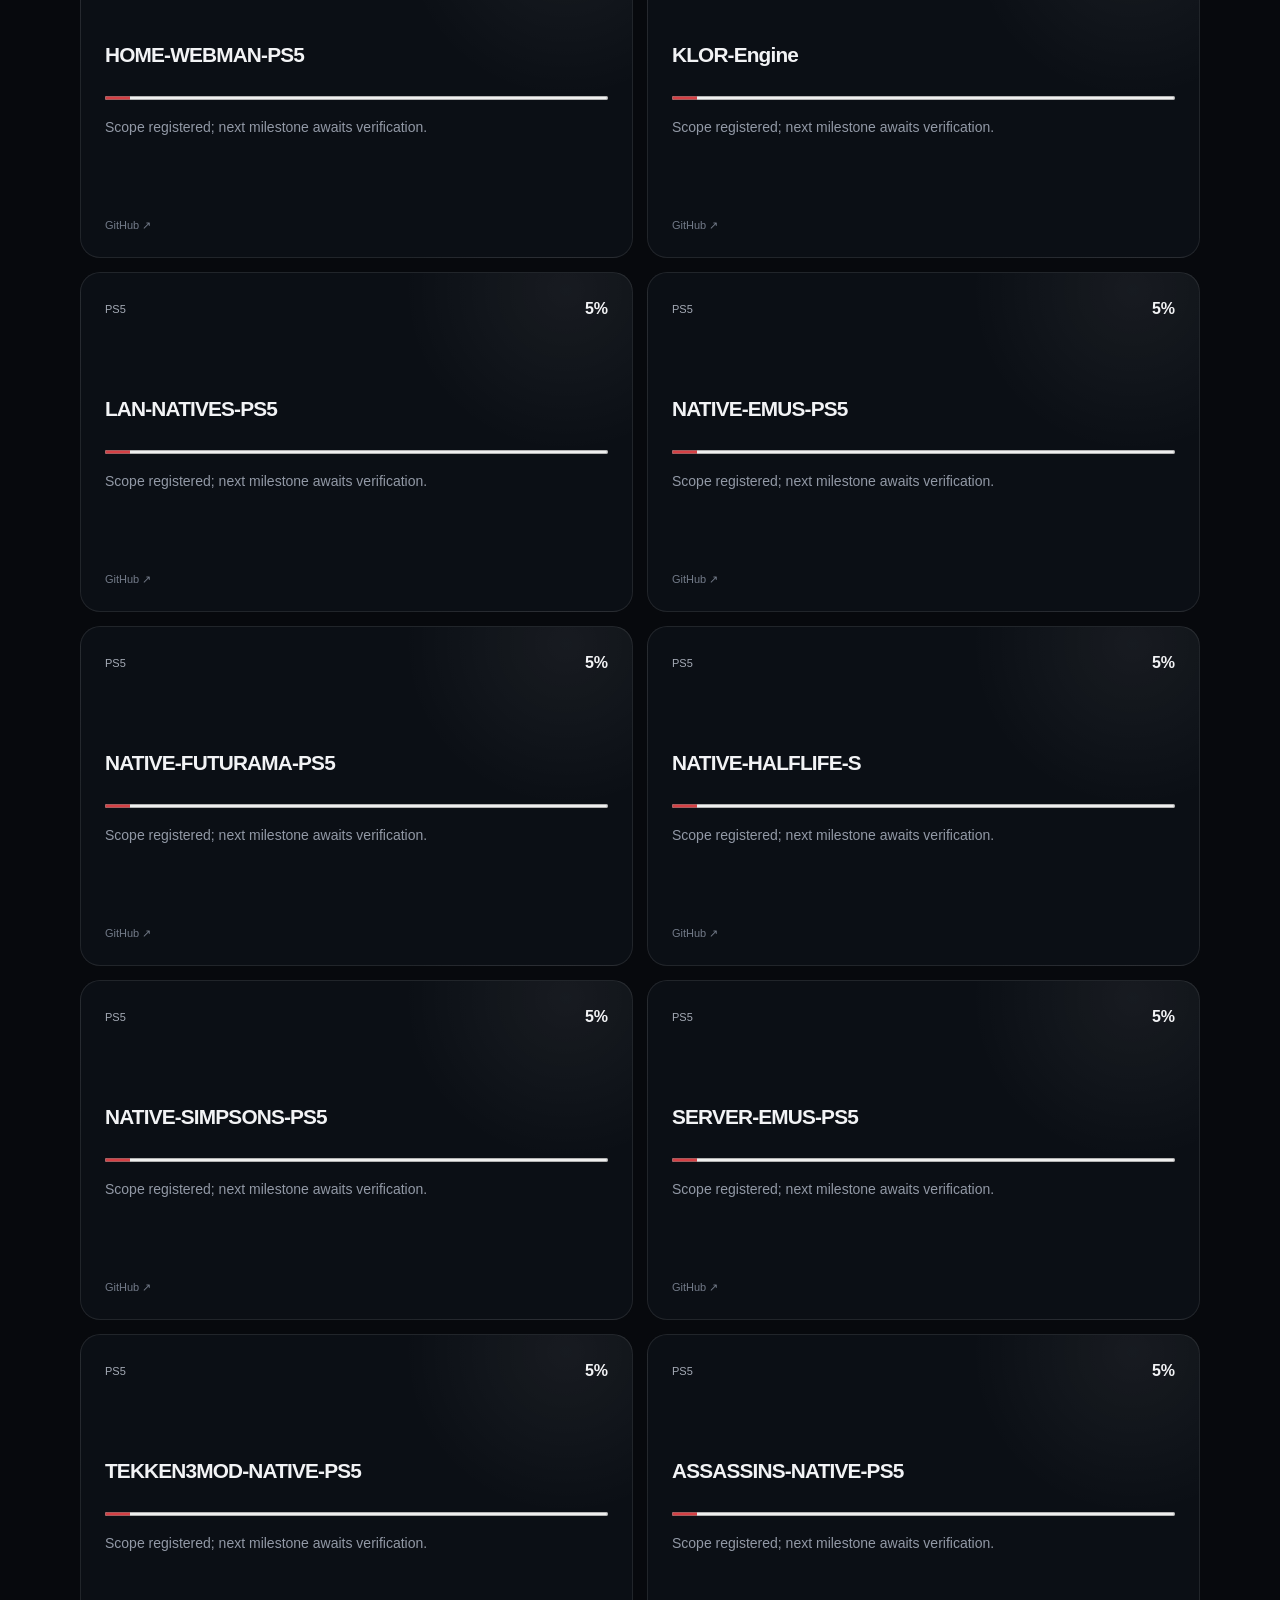
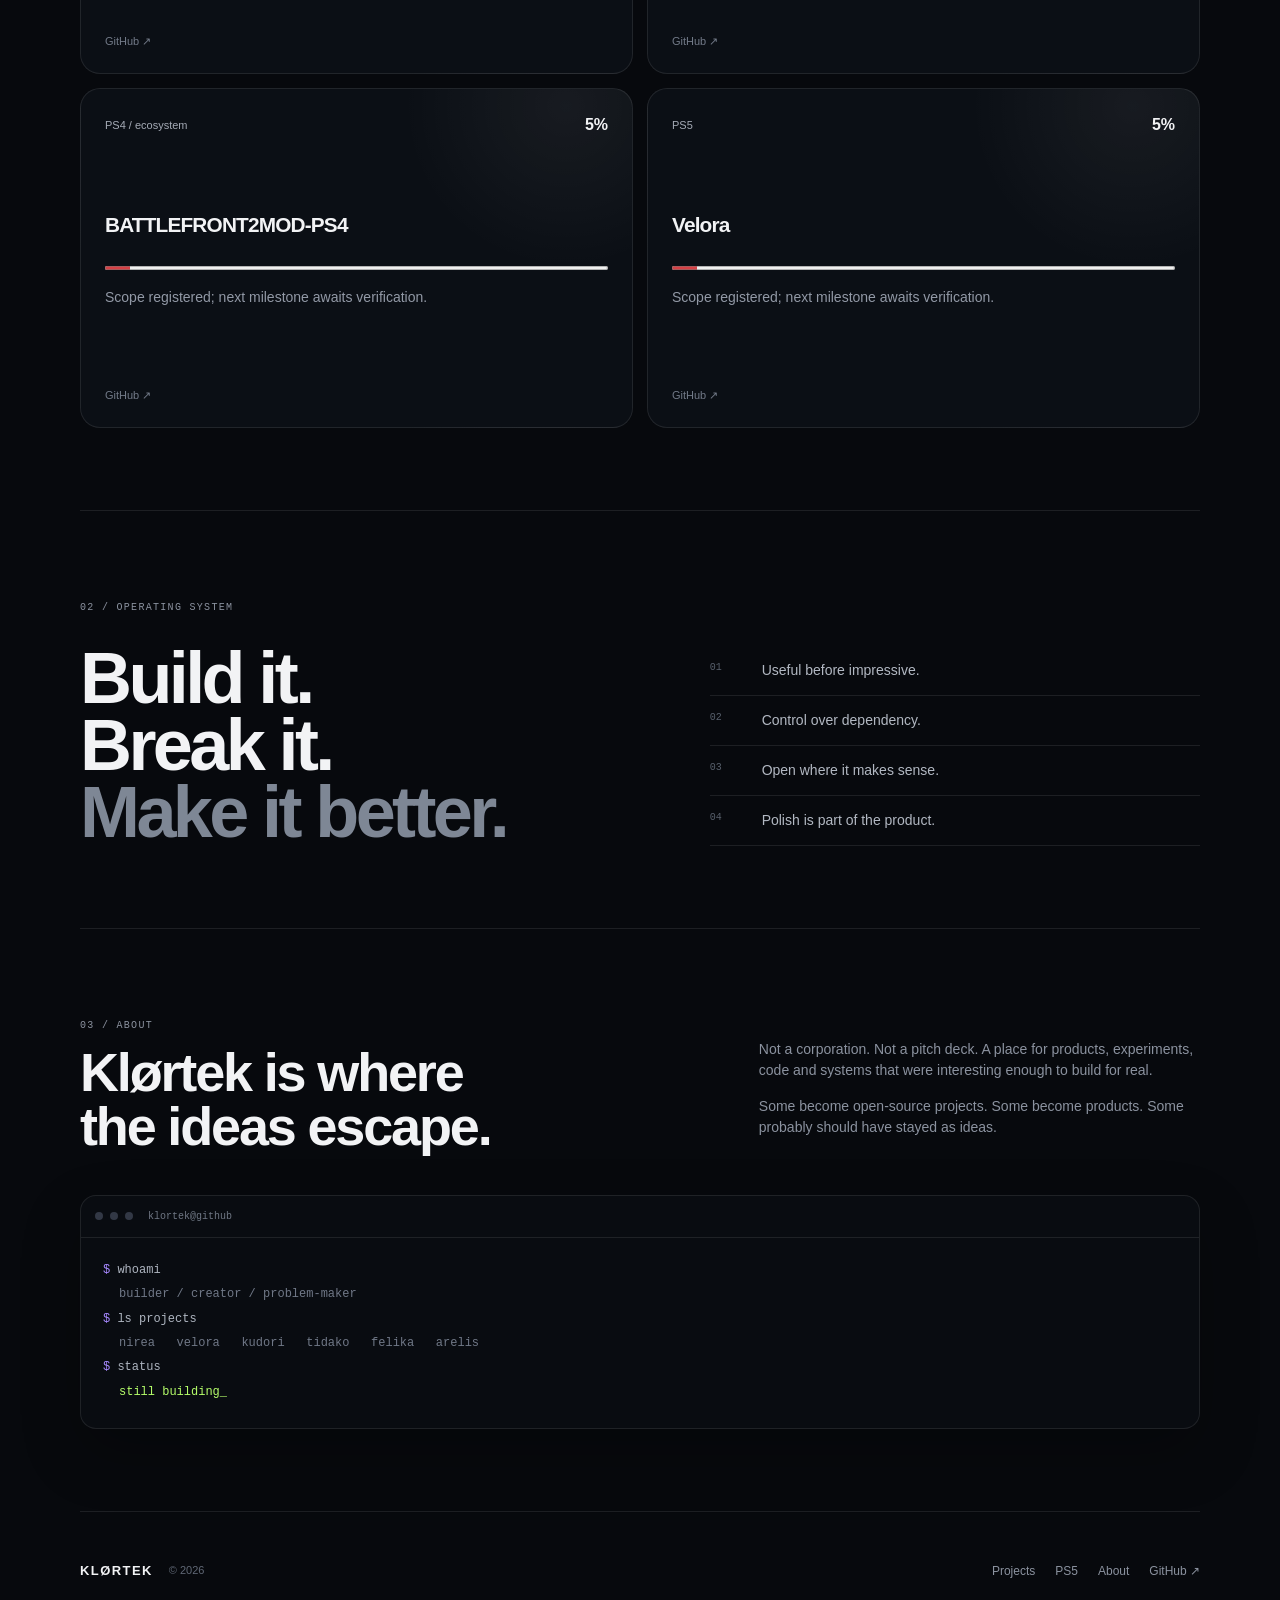
==== commit 194df984: "Refresh progress stylesheet cache and expose PS5 navigation" ====
--- a/index.html
+++ b/index.html
@@ -10,7 +10,7 @@
   <meta property="og:type" content="website" />
   <title>Klørtek — Code, products & questionable ideas</title>
   <link rel="icon" href="./favicon.svg" type="image/svg+xml" />
-  <link rel="stylesheet" href="./styles.css" />
+  <link rel="stylesheet" href="./styles.css?v=20261007-progress" />
 </head>
 <body>
   <div class="noise" aria-hidden="true"></div>
@@ -26,6 +26,7 @@
     <div class="header-actions">
       <nav class="nav" aria-label="Primary navigation">
         <a href="#projects" data-i18n="navProjects">Projects</a>
+        <a href="#ps5-projects">PS5</a>
         <a href="#about" data-i18n="navAbout">About</a>
         <a href="https://github.com/klortekhq" target="_blank" rel="noreferrer">GitHub ↗</a>
       </nav>
@@ -169,7 +170,7 @@
 <!-- KLORTEK-PS5:START -->
 <section id="ps5-projects" class="projects wrap"><div class="section-head"><div><span class="kicker">PS5 / NATIVE PROJECTS</span><h2>Avance verificado · Verified progress</h2></div><p>2026-10-07 · Índice conservador por hitos, no porcentaje de todas las funciones previstas. Conservative milestone index, not total feature completion.</p></div>
 <p>5% alcance registrado · 10% componentes probados · 20% prototipo interactivo en consola · 40% gameplay estable · 60% contenido y audiovisual · 80% funciones validadas · 100% criterios de lanzamiento. El prototipo anterior puede funcionar mientras una nueva versión experimental sigue bloqueada.</p>
-<div class="project-grid"><article class="project compact"><div class="project-topline"><span class="status building">PS5</span><strong>20%</strong></div><div class="project-body"><h3>XOMBIE-NATIVE-PS5</h3><progress max="100" value="20" aria-label="XOMBIE-NATIVE-PS5: 20%"></progress><p lang="es">Prototipo de mapa y mando probado en PS5. La nueva ruta de materiales está bloqueada en la creación del pipeline; sonido y fidelidad pendientes.</p><p lang="en">Map and controller prototype tested on PS5. The new material path is blocked at pipeline creation; audio and fidelity remain pending.</p></div><div class="project-footer"><a href="https://github.com/klortekhq/XOMBIE-NATIVE-PS5" target="_blank" rel="noreferrer">GitHub ↗</a></div></article><article class="project compact"><div class="project-topline"><span class="status building">PS5</span><strong>10%</strong></div><div class="project-body"><h3>RESKATE-NATIVE-PS5</h3><progress max="100" value="10" aria-label="RESKATE-NATIVE-PS5: 10%"></progress><p lang="es">Recuperación del mando y codec probados en local (2/2). Juego nativo y prueba física pendientes.</p><p lang="en">Controller recovery and codec tested on host (2/2). Native game runtime and hardware validation remain pending.</p></div><div class="project-footer"><a href="https://github.com/klortekhq/RESKATE-NATIVE-PS5" target="_blank" rel="noreferrer">GitHub ↗</a></div></article><article class="project compact"><div class="project-topline"><span class="status building">PS5</span><strong>5%</strong></div><div class="project-body"><h3>D-INFERNO-NATIVE-PS5</h3><progress max="100" value="5" aria-label="D-INFERNO-NATIVE-PS5: 5%"></progress><p lang="es">Alcance registrado; siguiente hito pendiente de verificación.</p><p lang="en">Scope registered; next milestone awaits verification.</p></div><div class="project-footer"><a href="https://github.com/klortekhq/D-INFERNO-NATIVE-PS5" target="_blank" rel="noreferrer">GitHub ↗</a></div></article><article class="project compact"><div class="project-topline"><span class="status building">PS5</span><strong>5%</strong></div><div class="project-body"><h3>FAMILYGUY-NATIVE-PS5</h3><progress max="100" value="5" aria-label="FAMILYGUY-NATIVE-PS5: 5%"></progress><p lang="es">Alcance registrado; siguiente hito pendiente de verificación.</p><p lang="en">Scope registered; next milestone awaits verification.</p></div><div class="project-footer"><a href="https://github.com/klortekhq/FAMILYGUY-NATIVE-PS5" target="_blank" rel="noreferrer">GitHub ↗</a></div></article><article class="project compact"><div class="project-topline"><span class="status building">PS5</span><strong>5%</strong></div><div class="project-body"><h3>HOME-WEBMAN-PS5</h3><progress max="100" value="5" aria-label="HOME-WEBMAN-PS5: 5%"></progress><p lang="es">Alcance registrado; siguiente hito pendiente de verificación.</p><p lang="en">Scope registered; next milestone awaits verification.</p></div><div class="project-footer"><a href="https://github.com/klortekhq/HOME-WEBMAN-PS5" target="_blank" rel="noreferrer">GitHub ↗</a></div></article><article class="project compact"><div class="project-topline"><span class="status building">PS5</span><strong>5%</strong></div><div class="project-body"><h3>KLOR-Engine</h3><progress max="100" value="5" aria-label="KLOR-Engine: 5%"></progress><p lang="es">Alcance registrado; siguiente hito pendiente de verificación.</p><p lang="en">Scope registered; next milestone awaits verification.</p></div><div class="project-footer"><a href="https://github.com/klortekhq/KLOR-Engine" target="_blank" rel="noreferrer">GitHub ↗</a></div></article><article class="project compact"><div class="project-topline"><span class="status building">PS5</span><strong>5%</strong></div><div class="project-body"><h3>LAN-NATIVES-PS5</h3><progress max="100" value="5" aria-label="LAN-NATIVES-PS5: 5%"></progress><p lang="es">Alcance registrado; siguiente hito pendiente de verificación.</p><p lang="en">Scope registered; next milestone awaits verification.</p></div><div class="project-footer"><a href="https://github.com/klortekhq/LAN-NATIVES-PS5" target="_blank" rel="noreferrer">GitHub ↗</a></div></article><article class="project compact"><div class="project-topline"><span class="status building">PS5</span><strong>5%</strong></div><div class="project-body"><h3>NATIVE-EMUS-PS5</h3><progress max="100" value="5" aria-label="NATIVE-EMUS-PS5: 5%"></progress><p lang="es">Alcance registrado; siguiente hito pendiente de verificación.</p><p lang="en">Scope registered; next milestone awaits verification.</p></div><div class="project-footer"><a href="https://github.com/klortekhq/NATIVE-EMUS-PS5" target="_blank" rel="noreferrer">GitHub ↗</a></div></article><article class="project compact"><div class="project-topline"><span class="status building">PS5</span><strong>5%</strong></div><div class="project-body"><h3>NATIVE-FUTURAMA-PS5</h3><progress max="100" value="5" aria-label="NATIVE-FUTURAMA-PS5: 5%"></progress><p lang="es">Alcance registrado; siguiente hito pendiente de verificación.</p><p lang="en">Scope registered; next milestone awaits verification.</p></div><div class="project-footer"><a href="https://github.com/klortekhq/NATIVE-FUTURAMA-PS5" target="_blank" rel="noreferrer">GitHub ↗</a></div></article><article class="project compact"><div class="project-topline"><span class="status building">PS5</span><strong>5%</strong></div><div class="project-body"><h3>NATIVE-HALFLIFE-S</h3><progress max="100" value="5" aria-label="NATIVE-HALFLIFE-S: 5%"></progress><p lang="es">Alcance registrado; siguiente hito pendiente de verificación.</p><p lang="en">Scope registered; next milestone awaits verification.</p></div><div class="project-footer"><a href="https://github.com/klortekhq/NATIVE-HALFLIFE-S" target="_blank" rel="noreferrer">GitHub ↗</a></div></article><article class="project compact"><div class="project-topline"><span class="status building">PS5</span><strong>5%</strong></div><div class="project-body"><h3>NATIVE-SIMPSONS-PS5</h3><progress max="100" value="5" aria-label="NATIVE-SIMPSONS-PS5: 5%"></progress><p lang="es">Alcance registrado; siguiente hito pendiente de verificación.</p><p lang="en">Scope registered; next milestone awaits verification.</p></div><div class="project-footer"><a href="https://github.com/klortekhq/NATIVE-SIMPSONS-PS5" target="_blank" rel="noreferrer">GitHub ↗</a></div></article><article class="project compact"><div class="project-topline"><span class="status building">PS5</span><strong>5%</strong></div><div class="project-body"><h3>SERVER-EMUS-PS5</h3><progress max="100" value="5" aria-label="SERVER-EMUS-PS5: 5%"></progress><p lang="es">Alcance registrado; siguiente hito pendiente de verificación.</p><p lang="en">Scope registered; next milestone awaits verification.</p></div><div class="project-footer"><a href="https://github.com/klortekhq/SERVER-EMUS-PS5" target="_blank" rel="noreferrer">GitHub ↗</a></div></article><article class="project compact"><div class="project-topline"><span class="status building">PS5</span><strong>5%</strong></div><div class="project-body"><h3>TEKKEN3MOD-NATIVE-PS5</h3><progress max="100" value="5" aria-label="TEKKEN3MOD-NATIVE-PS5: 5%"></progress><p lang="es">Alcance registrado; siguiente hito pendiente de verificación.</p><p lang="en">Scope registered; next milestone awaits verification.</p></div><div class="project-footer"><a href="https://github.com/klortekhq/TEKKEN3MOD-NATIVE-PS5" target="_blank" rel="noreferrer">GitHub ↗</a></div></article><article class="project compact"><div class="project-topline"><span class="status building">PS5</span><strong>5%</strong></div><div class="project-body"><h3>ASSASSINS-NATIVE-PS5</h3><progress max="100" value="5" aria-label="ASSASSINS-NATIVE-PS5: 5%"></progress><p lang="es">Alcance registrado; siguiente hito pendiente de verificación.</p><p lang="en">Scope registered; next milestone awaits verification.</p></div><div class="project-footer"><a href="https://github.com/klortekhq/ASSASSINS-NATIVE-PS5" target="_blank" rel="noreferrer">GitHub ↗</a></div></article><article class="project compact"><div class="project-topline"><span class="status building">PS4 / ecosystem</span><strong>5%</strong></div><div class="project-body"><h3>BATTLEFRONT2MOD-PS4</h3><progress max="100" value="5" aria-label="BATTLEFRONT2MOD-PS4: 5%"></progress><p lang="es">Alcance registrado; siguiente hito pendiente de verificación.</p><p lang="en">Scope registered; next milestone awaits verification.</p></div><div class="project-footer"><a href="https://github.com/klortekhq/BATTLEFRONT2MOD-PS4" target="_blank" rel="noreferrer">GitHub ↗</a></div></article><article class="project compact"><div class="project-topline"><span class="status building">PS5</span><strong>5%</strong></div><div class="project-body"><h3>Velora</h3><progress max="100" value="5" aria-label="Velora: 5%"></progress><p lang="es">Alcance registrado; siguiente hito pendiente de verificación.</p><p lang="en">Scope registered; next milestone awaits verification.</p></div><div class="project-footer"><a href="https://github.com/klortekhq/Velora" target="_blank" rel="noreferrer">GitHub ↗</a></div></article></div></section>
+<div class="project-grid"><article class="project compact"><div class="project-topline"><span class="status building">PS5</span><strong>20%</strong></div><div class="project-body"><h3>XOMBIE-NATIVE-PS5</h3><progress max="100" value="20" aria-label="XOMBIE-NATIVE-PS5: 20%"></progress><p lang="es">Prototipo de mapa y mando probado en PS5. La nueva ruta de materiales está bloqueada en la creación del pipeline; sonido y fidelidad pendientes.</p><p lang="en">Map and controller prototype tested on PS5. The new material path is blocked at pipeline creation; audio and fidelity remain pending.</p></div><div class="project-footer"><a href="https://github.com/klortekhq/XOMBIE-NATIVE-PS5" target="_blank" rel="noreferrer">GitHub ↗</a></div></article><article class="project compact"><div class="project-topline"><span class="status building">PS5</span><strong>10%</strong></div><div class="project-body"><h3>RESKATE-NATIVE-PS5</h3><progress max="100" value="10" aria-label="RESKATE-NATIVE-PS5: 10%"></progress><p lang="es">Recuperación del mando y codec probados en local (2/2). Juego nativo y prueba física pendientes.</p><p lang="en">Controller recovery and codec tested on host (2/2). Native game runtime and hardware validation remain pending.</p></div><div class="project-footer"><a href="https://github.com/klortekhq/RESKATE-NATIVE-PS5" target="_blank" rel="noreferrer">GitHub ↗</a></div></article><article class="project compact"><div class="project-topline"><span class="status building">PS5</span><strong>5%</strong></div><div class="project-body"><h3>D-INFERNO-NATIVE-PS5</h3><progress max="100" value="5" aria-label="D-INFERNO-NATIVE-PS5: 5%"></progress><p lang="es">Alcance registrado; siguiente hito pendiente de verificación.</p><p lang="en">Scope registered; next milestone awaits verification.</p></div><div class="project-footer"><a href="https://github.com/klortekhq/D-INFERNO-NATIVE-PS5" target="_blank" rel="noreferrer">GitHub ↗</a></div></article><article class="project compact"><div class="project-topline"><span class="status building">PS5</span><strong>5%</strong></div><div class="project-body"><h3>FAMILYGUY-NATIVE-PS5</h3><progress max="100" value="5" aria-label="FAMILYGUY-NATIVE-PS5: 5%"></progress><p lang="es">Alcance registrado; siguiente hito pendiente de verificación.</p><p lang="en">Scope registered; next milestone awaits verification.</p></div><div class="project-footer"><a href="https://github.com/klortekhq/FAMILYGUY-NATIVE-PS5" target="_blank" rel="noreferrer">GitHub ↗</a></div></article><article class="project compact"><div class="project-topline"><span class="status building">PS5</span><strong>5%</strong></div><div class="project-body"><h3>HOME-WEBMAN-PS5</h3><progress max="100" value="5" aria-label="HOME-WEBMAN-PS5: 5%"></progress><p lang="es">Alcance registrado; siguiente hito pendiente de verificación.</p><p lang="en">Scope registered; next milestone awaits verification.</p></div><div class="project-footer"><a href="https://github.com/klortekhq/HOME-WEBMAN-PS5" target="_blank" rel="noreferrer">GitHub ↗</a></div></article><article class="project compact"><div class="project-topline"><span class="status building">PS5</span><strong>5%</strong></div><div class="project-body"><h3>KLOR-Engine</h3><progress max="100" value="5" aria-label="KLOR-Engine: 5%"></progress><p lang="es">Alcance registrado; siguiente hito pendiente de verificación.</p><p lang="en">Scope registered; next milestone awaits verification.</p></div><div class="project-footer"><a href="https://github.com/klortekhq/KLOR-Engine" target="_blank" rel="noreferrer">GitHub ↗</a></div></article><article class="project compact"><div class="project-topline"><span class="status building">PS5</span><strong>5%</strong></div><div class="project-body"><h3>LAN-NATIVES-PS5</h3><progress max="100" value="5" aria-label="LAN-NATIVES-PS5: 5%"></progress><p lang="es">Alcance registrado; siguiente hito pendiente de verificación.</p><p lang="en">Scope registered; next milestone awaits verification.</p></div><div class="project-footer"><a href="https://github.com/klortekhq/LAN-NATIVES-PS5" target="_blank" rel="noreferrer">GitHub ↗</a></div></article><article class="project compact"><div class="project-topline"><span class="status building">PS5</span><strong>5%</strong></div><div class="project-body"><h3>NATIVE-EMUS-PS5</h3><progress max="100" value="5" aria-label="NATIVE-EMUS-PS5: 5%"></progress><p lang="es">Alcance registrado; siguiente hito pendiente de verificación.</p><p lang="en">Scope registered; next milestone awaits verification.</p></div><div class="project-footer"><a href="https://github.com/klortekhq/NATIVE-EMUS-PS5" target="_blank" rel="noreferrer">GitHub ↗</a></div></article><article class="project compact"><div class="project-topline"><span class="status building">PS5</span><strong>5%</strong></div><div class="project-body"><h3>NATIVE-FUTURAMA-PS5</h3><progress max="100" value="5" aria-label="NATIVE-FUTURAMA-PS5: 5%"></progress><p lang="es">Alcance registrado; siguiente hito pendiente de verificación.</p><p lang="en">Scope registered; next milestone awaits verification.</p></div><div class="project-footer"><a href="https://github.com/klortekhq/NATIVE-FUTURAMA-PS5" target="_blank" rel="noreferrer">GitHub ↗</a></div></article><article class="project compact"><div class="project-topline"><span class="status building">PS5</span><strong>5%</strong></div><div class="project-body"><h3>NATIVE-HALFLIFE-S</h3><progress max="100" value="5" aria-label="NATIVE-HALFLIFE-S: 5%"></progress><p lang="es">Alcance registrado; siguiente hito pendiente de verificación.</p><p lang="en">Scope registered; next milestone awaits verification.</p></div><div class="project-footer"><a href="https://github.com/klortekhq/NATIVE-HALFLIFE-S" target="_blank" rel="noreferrer">GitHub ↗</a></div></article><article class="project compact"><div class="project-topline"><span class="status building">PS5</span><strong>5%</strong></div><div class="project-body"><h3>NATIVE-SIMPSONS-PS5</h3><progress max="100" value="5" aria-label="NATIVE-SIMPSONS-PS5: 5%"></progress><p lang="es">Alcance registrado; siguiente hito pendiente de verificación.</p><p lang="en">Scope registered; next milestone awaits verification.</p></div><div class="project-footer"><a href="https://github.com/klortekhq/NATIVE-SIMPSONS-PS5" target="_blank" rel="noreferrer">GitHub ↗</a></div></article><article class="project compact"><div class="project-topline"><span class="status building">PS5</span><strong>5%</strong></div><div class="project-body"><h3>SERVER-EMUS-PS5</h3><progress max="100" value="5" aria-label="SERVER-EMUS-PS5: 5%"></progress><p lang="es">Alcance registrado; siguiente hito pendiente de verificación.</p><p lang="en">Scope registered; next milestone awaits verification.</p></div><div class="project-footer"><a href="https://github.com/klortekhq/SERVER-EMUS-PS5" target="_blank" rel="noreferrer">GitHub ↗</a></div></article><article class="project compact"><div class="project-topline"><span class="status building">PS5</span><strong>5%</strong></div><div class="project-body"><h3>TEKKEN3MOD-NATIVE-PS5</h3><progress max="100" value="5" aria-label="TEKKEN3MOD-NATIVE-PS5: 5%"></progress><p lang="es">Alcance registrado; siguiente hito pendiente de verificación.</p><p lang="en">Scope registered; next milestone awaits verification.</p></div><div class="project-footer"><a href="https://github.com/klortekhq/TEKKEN3MOD-NATIVE-PS5" target="_blank" rel="noreferrer">GitHub ↗</a></div></article><article class="project compact"><div class="project-topline"><span class="status building">PS5</span><strong>5%</strong></div><div class="project-body"><h3>ASSASSINS-NATIVE-PS5</h3><progress max="100" value="5" aria-label="ASSASSINS-NATIVE-PS5: 5%"></progress><p lang="es">Alcance registrado; siguiente hito pendiente de verificación.</p><p lang="en">Scope registered; next milestone awaits verification.</p></div><div class="project-footer"><a href="https://github.com/klortekhq/ASSASSINS-NATIVE-PS5" target="_blank" rel="noreferrer">GitHub ↗</a></div></article><article class="project compact"><div class="project-topline"><span class="status building">PS4 / ecosystem</span><strong>5%</strong></div><div class="project-body"><h3>BATTLEFRONT2MOD-PS4</h3><progress max="100" value="5" aria-label="BATTLEFRONT2MOD-PS4: 5%"></progress><p lang="es">Alcance registrado; siguiente hito pendiente de verificación.</p><p lang="en">Scope registered; next milestone awaits verification.</p></div><div class="project-footer"><a href="https://github.com/klortekhq/BATTLEFRONT2MOD-PS4-PS5-NATIVE" target="_blank" rel="noreferrer">GitHub ↗</a></div></article><article class="project compact"><div class="project-topline"><span class="status building">PS5</span><strong>5%</strong></div><div class="project-body"><h3>Velora</h3><progress max="100" value="5" aria-label="Velora: 5%"></progress><p lang="es">Alcance registrado; siguiente hito pendiente de verificación.</p><p lang="en">Scope registered; next milestone awaits verification.</p></div><div class="project-footer"><a href="https://github.com/klortekhq/Velora" target="_blank" rel="noreferrer">GitHub ↗</a></div></article></div></section>
 <!-- KLORTEK-PS5:END -->
     <section class="manifesto wrap">
       <span class="kicker" data-i18n="operatingSystem">02 / OPERATING SYSTEM</span>
@@ -222,7 +223,8 @@
     </div>
     <div class="footer-links">
       <a href="#projects" data-i18n="navProjects">Projects</a>
-      <a href="#about" data-i18n="navAbout">About</a>
+      <a href="#ps5-projects">PS5</a>
+        <a href="#about" data-i18n="navAbout">About</a>
       <a href="https://github.com/klortekhq" target="_blank" rel="noreferrer">GitHub ↗</a>
     </div>
   </footer>
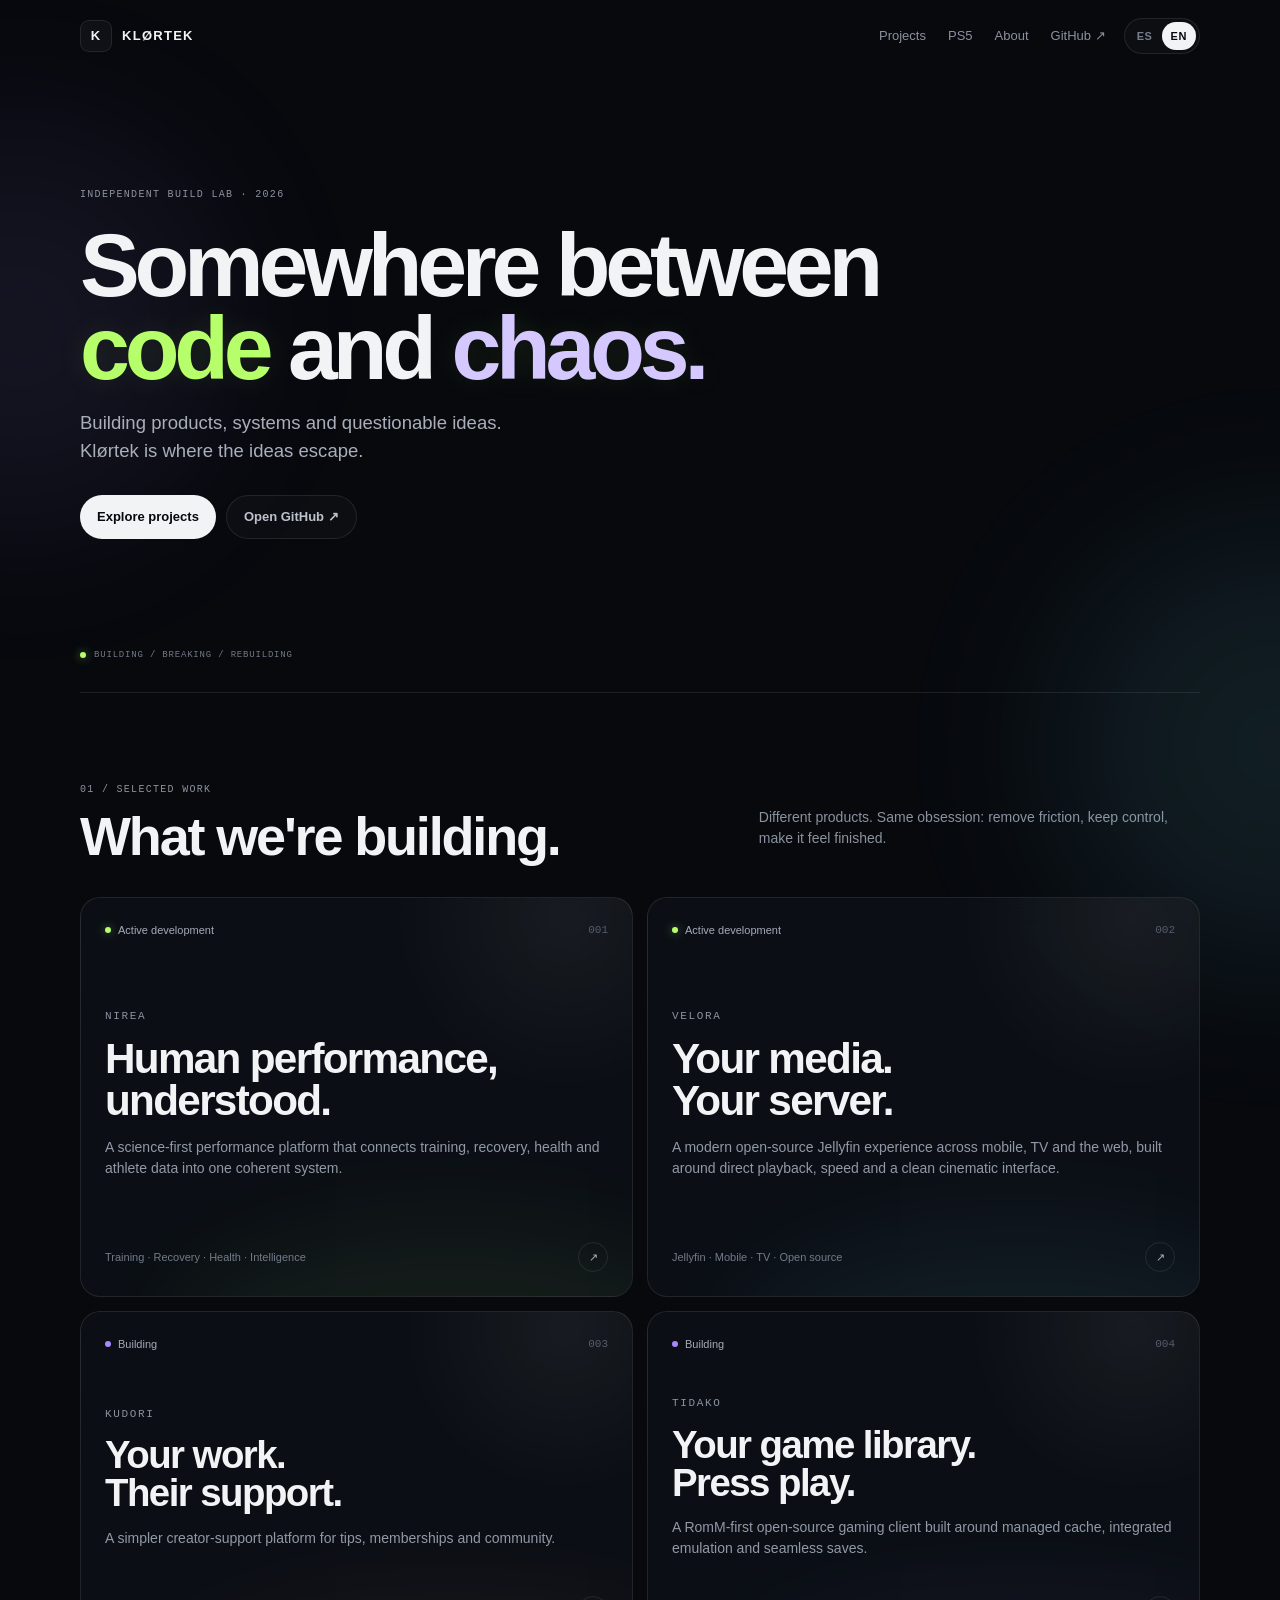
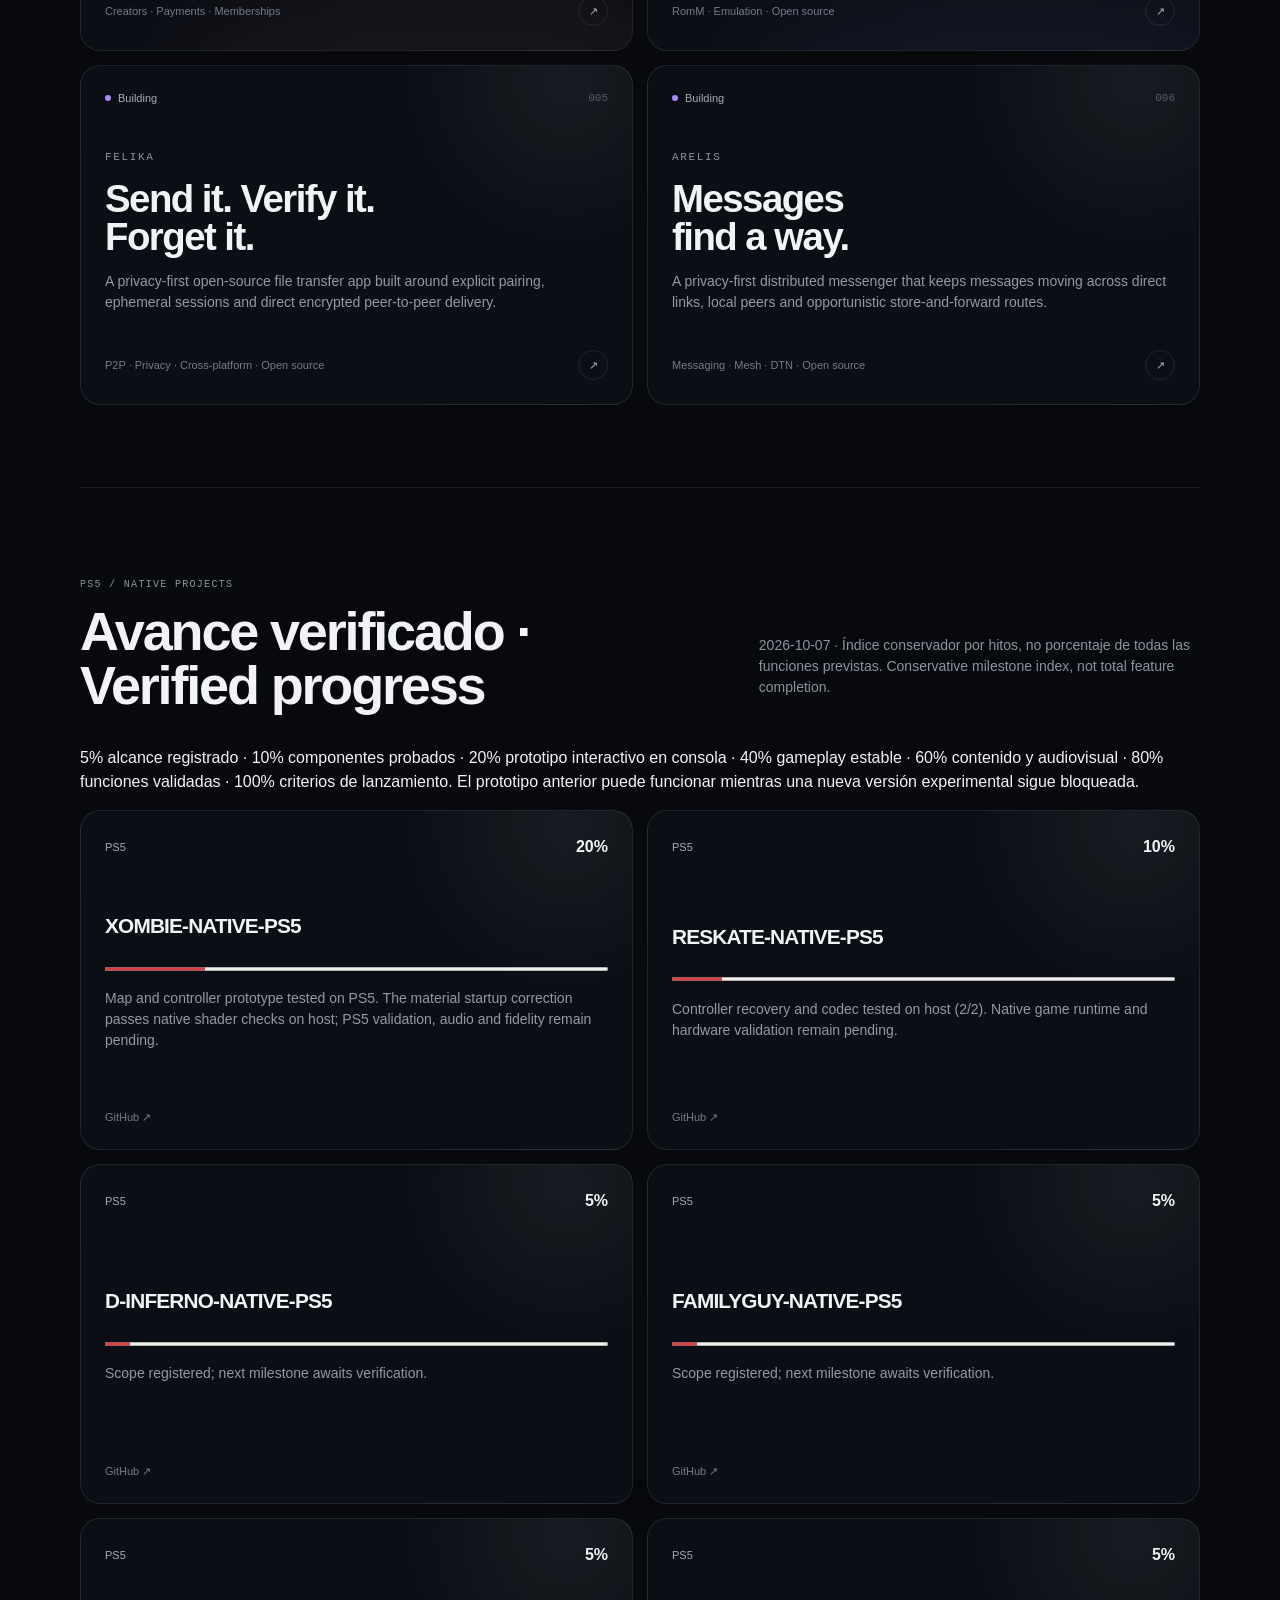
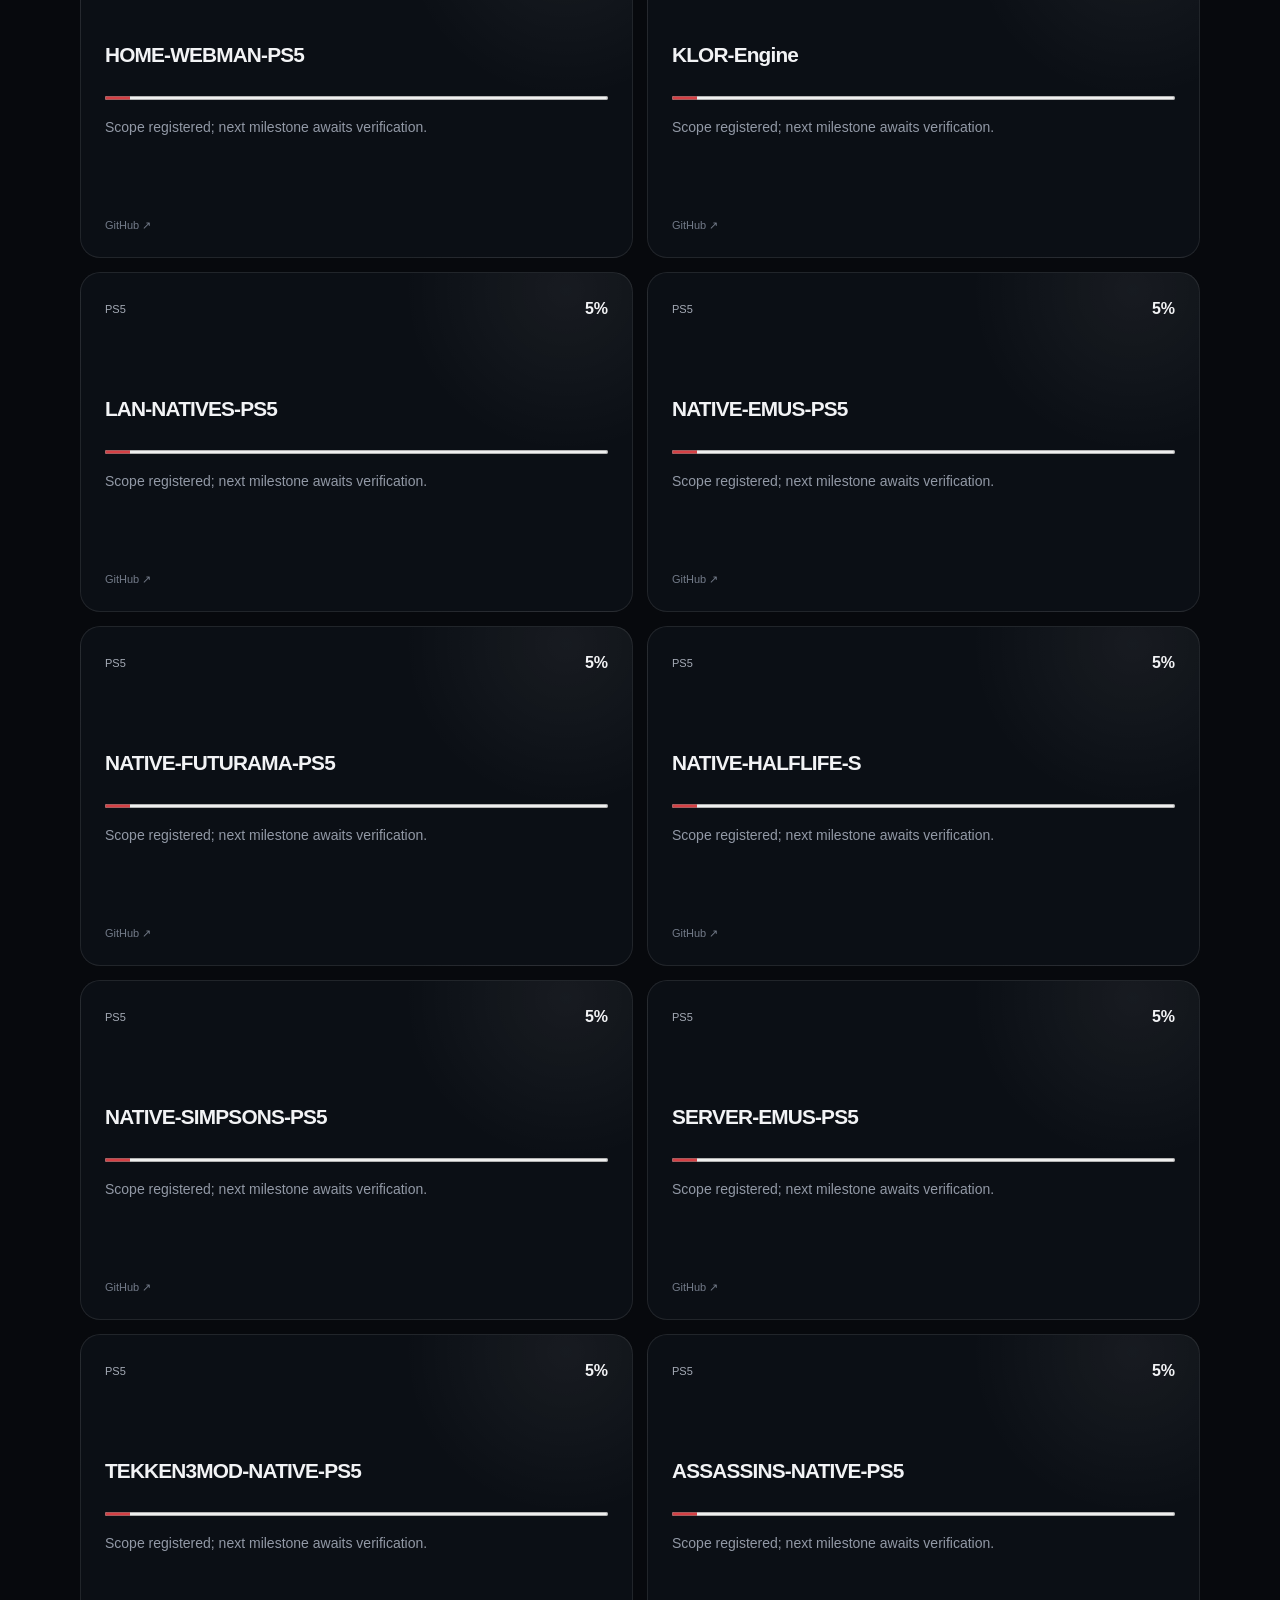
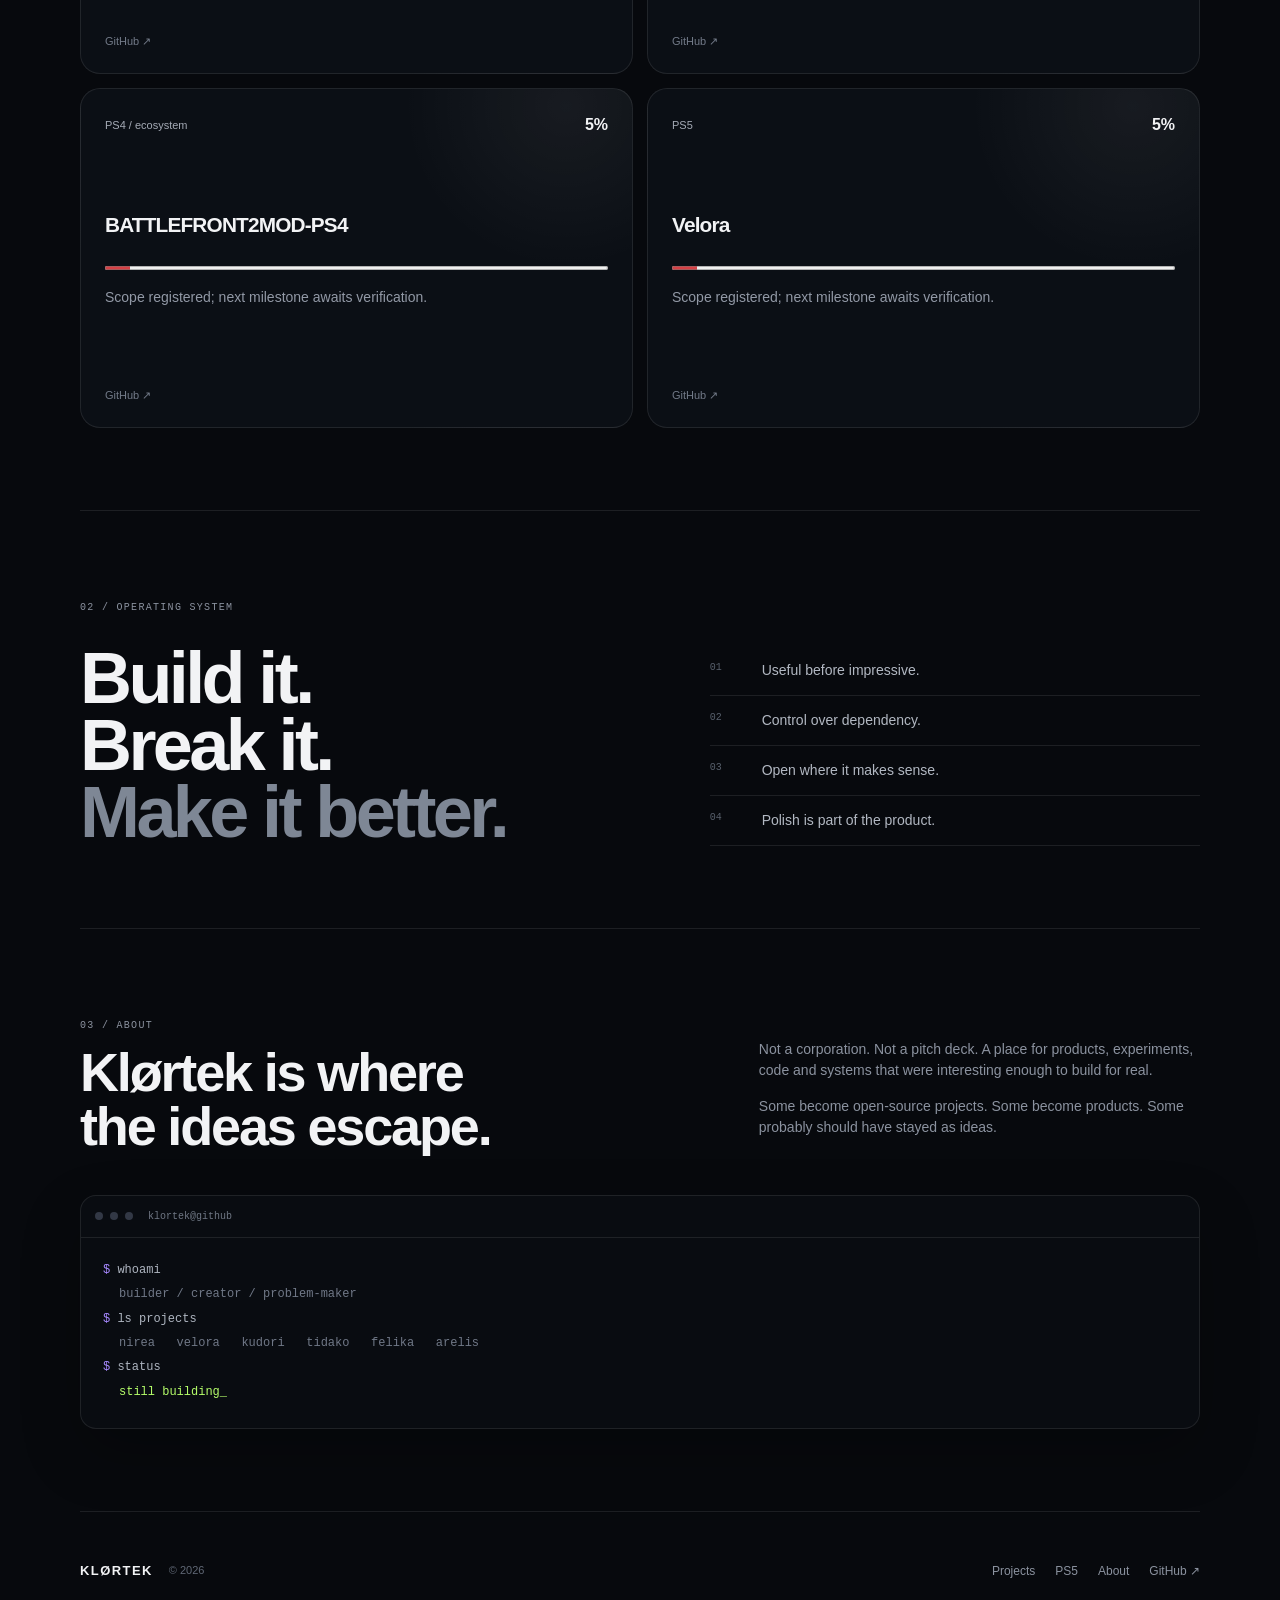
==== commit d15996eb: "Record passing native shader check without claiming console validation" ====
--- a/index.html
+++ b/index.html
@@ -170,7 +170,7 @@
 <!-- KLORTEK-PS5:START -->
 <section id="ps5-projects" class="projects wrap"><div class="section-head"><div><span class="kicker">PS5 / NATIVE PROJECTS</span><h2>Avance verificado · Verified progress</h2></div><p>2026-10-07 · Índice conservador por hitos, no porcentaje de todas las funciones previstas. Conservative milestone index, not total feature completion.</p></div>
 <p>5% alcance registrado · 10% componentes probados · 20% prototipo interactivo en consola · 40% gameplay estable · 60% contenido y audiovisual · 80% funciones validadas · 100% criterios de lanzamiento. El prototipo anterior puede funcionar mientras una nueva versión experimental sigue bloqueada.</p>
-<div class="project-grid"><article class="project compact"><div class="project-topline"><span class="status building">PS5</span><strong>20%</strong></div><div class="project-body"><h3>XOMBIE-NATIVE-PS5</h3><progress max="100" value="20" aria-label="XOMBIE-NATIVE-PS5: 20%"></progress><p lang="es">Prototipo de mapa y mando probado en PS5. La nueva ruta de materiales está bloqueada en la creación del pipeline; sonido y fidelidad pendientes.</p><p lang="en">Map and controller prototype tested on PS5. The new material path is blocked at pipeline creation; audio and fidelity remain pending.</p></div><div class="project-footer"><a href="https://github.com/klortekhq/XOMBIE-NATIVE-PS5" target="_blank" rel="noreferrer">GitHub ↗</a></div></article><article class="project compact"><div class="project-topline"><span class="status building">PS5</span><strong>10%</strong></div><div class="project-body"><h3>RESKATE-NATIVE-PS5</h3><progress max="100" value="10" aria-label="RESKATE-NATIVE-PS5: 10%"></progress><p lang="es">Recuperación del mando y codec probados en local (2/2). Juego nativo y prueba física pendientes.</p><p lang="en">Controller recovery and codec tested on host (2/2). Native game runtime and hardware validation remain pending.</p></div><div class="project-footer"><a href="https://github.com/klortekhq/RESKATE-NATIVE-PS5" target="_blank" rel="noreferrer">GitHub ↗</a></div></article><article class="project compact"><div class="project-topline"><span class="status building">PS5</span><strong>5%</strong></div><div class="project-body"><h3>D-INFERNO-NATIVE-PS5</h3><progress max="100" value="5" aria-label="D-INFERNO-NATIVE-PS5: 5%"></progress><p lang="es">Alcance registrado; siguiente hito pendiente de verificación.</p><p lang="en">Scope registered; next milestone awaits verification.</p></div><div class="project-footer"><a href="https://github.com/klortekhq/D-INFERNO-NATIVE-PS5" target="_blank" rel="noreferrer">GitHub ↗</a></div></article><article class="project compact"><div class="project-topline"><span class="status building">PS5</span><strong>5%</strong></div><div class="project-body"><h3>FAMILYGUY-NATIVE-PS5</h3><progress max="100" value="5" aria-label="FAMILYGUY-NATIVE-PS5: 5%"></progress><p lang="es">Alcance registrado; siguiente hito pendiente de verificación.</p><p lang="en">Scope registered; next milestone awaits verification.</p></div><div class="project-footer"><a href="https://github.com/klortekhq/FAMILYGUY-NATIVE-PS5" target="_blank" rel="noreferrer">GitHub ↗</a></div></article><article class="project compact"><div class="project-topline"><span class="status building">PS5</span><strong>5%</strong></div><div class="project-body"><h3>HOME-WEBMAN-PS5</h3><progress max="100" value="5" aria-label="HOME-WEBMAN-PS5: 5%"></progress><p lang="es">Alcance registrado; siguiente hito pendiente de verificación.</p><p lang="en">Scope registered; next milestone awaits verification.</p></div><div class="project-footer"><a href="https://github.com/klortekhq/HOME-WEBMAN-PS5" target="_blank" rel="noreferrer">GitHub ↗</a></div></article><article class="project compact"><div class="project-topline"><span class="status building">PS5</span><strong>5%</strong></div><div class="project-body"><h3>KLOR-Engine</h3><progress max="100" value="5" aria-label="KLOR-Engine: 5%"></progress><p lang="es">Alcance registrado; siguiente hito pendiente de verificación.</p><p lang="en">Scope registered; next milestone awaits verification.</p></div><div class="project-footer"><a href="https://github.com/klortekhq/KLOR-Engine" target="_blank" rel="noreferrer">GitHub ↗</a></div></article><article class="project compact"><div class="project-topline"><span class="status building">PS5</span><strong>5%</strong></div><div class="project-body"><h3>LAN-NATIVES-PS5</h3><progress max="100" value="5" aria-label="LAN-NATIVES-PS5: 5%"></progress><p lang="es">Alcance registrado; siguiente hito pendiente de verificación.</p><p lang="en">Scope registered; next milestone awaits verification.</p></div><div class="project-footer"><a href="https://github.com/klortekhq/LAN-NATIVES-PS5" target="_blank" rel="noreferrer">GitHub ↗</a></div></article><article class="project compact"><div class="project-topline"><span class="status building">PS5</span><strong>5%</strong></div><div class="project-body"><h3>NATIVE-EMUS-PS5</h3><progress max="100" value="5" aria-label="NATIVE-EMUS-PS5: 5%"></progress><p lang="es">Alcance registrado; siguiente hito pendiente de verificación.</p><p lang="en">Scope registered; next milestone awaits verification.</p></div><div class="project-footer"><a href="https://github.com/klortekhq/NATIVE-EMUS-PS5" target="_blank" rel="noreferrer">GitHub ↗</a></div></article><article class="project compact"><div class="project-topline"><span class="status building">PS5</span><strong>5%</strong></div><div class="project-body"><h3>NATIVE-FUTURAMA-PS5</h3><progress max="100" value="5" aria-label="NATIVE-FUTURAMA-PS5: 5%"></progress><p lang="es">Alcance registrado; siguiente hito pendiente de verificación.</p><p lang="en">Scope registered; next milestone awaits verification.</p></div><div class="project-footer"><a href="https://github.com/klortekhq/NATIVE-FUTURAMA-PS5" target="_blank" rel="noreferrer">GitHub ↗</a></div></article><article class="project compact"><div class="project-topline"><span class="status building">PS5</span><strong>5%</strong></div><div class="project-body"><h3>NATIVE-HALFLIFE-S</h3><progress max="100" value="5" aria-label="NATIVE-HALFLIFE-S: 5%"></progress><p lang="es">Alcance registrado; siguiente hito pendiente de verificación.</p><p lang="en">Scope registered; next milestone awaits verification.</p></div><div class="project-footer"><a href="https://github.com/klortekhq/NATIVE-HALFLIFE-S" target="_blank" rel="noreferrer">GitHub ↗</a></div></article><article class="project compact"><div class="project-topline"><span class="status building">PS5</span><strong>5%</strong></div><div class="project-body"><h3>NATIVE-SIMPSONS-PS5</h3><progress max="100" value="5" aria-label="NATIVE-SIMPSONS-PS5: 5%"></progress><p lang="es">Alcance registrado; siguiente hito pendiente de verificación.</p><p lang="en">Scope registered; next milestone awaits verification.</p></div><div class="project-footer"><a href="https://github.com/klortekhq/NATIVE-SIMPSONS-PS5" target="_blank" rel="noreferrer">GitHub ↗</a></div></article><article class="project compact"><div class="project-topline"><span class="status building">PS5</span><strong>5%</strong></div><div class="project-body"><h3>SERVER-EMUS-PS5</h3><progress max="100" value="5" aria-label="SERVER-EMUS-PS5: 5%"></progress><p lang="es">Alcance registrado; siguiente hito pendiente de verificación.</p><p lang="en">Scope registered; next milestone awaits verification.</p></div><div class="project-footer"><a href="https://github.com/klortekhq/SERVER-EMUS-PS5" target="_blank" rel="noreferrer">GitHub ↗</a></div></article><article class="project compact"><div class="project-topline"><span class="status building">PS5</span><strong>5%</strong></div><div class="project-body"><h3>TEKKEN3MOD-NATIVE-PS5</h3><progress max="100" value="5" aria-label="TEKKEN3MOD-NATIVE-PS5: 5%"></progress><p lang="es">Alcance registrado; siguiente hito pendiente de verificación.</p><p lang="en">Scope registered; next milestone awaits verification.</p></div><div class="project-footer"><a href="https://github.com/klortekhq/TEKKEN3MOD-NATIVE-PS5" target="_blank" rel="noreferrer">GitHub ↗</a></div></article><article class="project compact"><div class="project-topline"><span class="status building">PS5</span><strong>5%</strong></div><div class="project-body"><h3>ASSASSINS-NATIVE-PS5</h3><progress max="100" value="5" aria-label="ASSASSINS-NATIVE-PS5: 5%"></progress><p lang="es">Alcance registrado; siguiente hito pendiente de verificación.</p><p lang="en">Scope registered; next milestone awaits verification.</p></div><div class="project-footer"><a href="https://github.com/klortekhq/ASSASSINS-NATIVE-PS5" target="_blank" rel="noreferrer">GitHub ↗</a></div></article><article class="project compact"><div class="project-topline"><span class="status building">PS4 / ecosystem</span><strong>5%</strong></div><div class="project-body"><h3>BATTLEFRONT2MOD-PS4</h3><progress max="100" value="5" aria-label="BATTLEFRONT2MOD-PS4: 5%"></progress><p lang="es">Alcance registrado; siguiente hito pendiente de verificación.</p><p lang="en">Scope registered; next milestone awaits verification.</p></div><div class="project-footer"><a href="https://github.com/klortekhq/BATTLEFRONT2MOD-PS4-PS5-NATIVE" target="_blank" rel="noreferrer">GitHub ↗</a></div></article><article class="project compact"><div class="project-topline"><span class="status building">PS5</span><strong>5%</strong></div><div class="project-body"><h3>Velora</h3><progress max="100" value="5" aria-label="Velora: 5%"></progress><p lang="es">Alcance registrado; siguiente hito pendiente de verificación.</p><p lang="en">Scope registered; next milestone awaits verification.</p></div><div class="project-footer"><a href="https://github.com/klortekhq/Velora" target="_blank" rel="noreferrer">GitHub ↗</a></div></article></div></section>
+<div class="project-grid"><article class="project compact"><div class="project-topline"><span class="status building">PS5</span><strong>20%</strong></div><div class="project-body"><h3>XOMBIE-NATIVE-PS5</h3><progress max="100" value="20" aria-label="XOMBIE-NATIVE-PS5: 20%"></progress><p lang="es">Prototipo de mapa y mando probado en PS5. La corrección de arranque de materiales pasa la prueba nativa local; validación en PS5, sonido y fidelidad pendientes.</p><p lang="en">Map and controller prototype tested on PS5. The material startup correction passes native shader checks on host; PS5 validation, audio and fidelity remain pending.</p></div><div class="project-footer"><a href="https://github.com/klortekhq/XOMBIE-NATIVE-PS5" target="_blank" rel="noreferrer">GitHub ↗</a></div></article><article class="project compact"><div class="project-topline"><span class="status building">PS5</span><strong>10%</strong></div><div class="project-body"><h3>RESKATE-NATIVE-PS5</h3><progress max="100" value="10" aria-label="RESKATE-NATIVE-PS5: 10%"></progress><p lang="es">Recuperación del mando y codec probados en local (2/2). Juego nativo y prueba física pendientes.</p><p lang="en">Controller recovery and codec tested on host (2/2). Native game runtime and hardware validation remain pending.</p></div><div class="project-footer"><a href="https://github.com/klortekhq/RESKATE-NATIVE-PS5" target="_blank" rel="noreferrer">GitHub ↗</a></div></article><article class="project compact"><div class="project-topline"><span class="status building">PS5</span><strong>5%</strong></div><div class="project-body"><h3>D-INFERNO-NATIVE-PS5</h3><progress max="100" value="5" aria-label="D-INFERNO-NATIVE-PS5: 5%"></progress><p lang="es">Alcance registrado; siguiente hito pendiente de verificación.</p><p lang="en">Scope registered; next milestone awaits verification.</p></div><div class="project-footer"><a href="https://github.com/klortekhq/D-INFERNO-NATIVE-PS5" target="_blank" rel="noreferrer">GitHub ↗</a></div></article><article class="project compact"><div class="project-topline"><span class="status building">PS5</span><strong>5%</strong></div><div class="project-body"><h3>FAMILYGUY-NATIVE-PS5</h3><progress max="100" value="5" aria-label="FAMILYGUY-NATIVE-PS5: 5%"></progress><p lang="es">Alcance registrado; siguiente hito pendiente de verificación.</p><p lang="en">Scope registered; next milestone awaits verification.</p></div><div class="project-footer"><a href="https://github.com/klortekhq/FAMILYGUY-NATIVE-PS5" target="_blank" rel="noreferrer">GitHub ↗</a></div></article><article class="project compact"><div class="project-topline"><span class="status building">PS5</span><strong>5%</strong></div><div class="project-body"><h3>HOME-WEBMAN-PS5</h3><progress max="100" value="5" aria-label="HOME-WEBMAN-PS5: 5%"></progress><p lang="es">Alcance registrado; siguiente hito pendiente de verificación.</p><p lang="en">Scope registered; next milestone awaits verification.</p></div><div class="project-footer"><a href="https://github.com/klortekhq/HOME-WEBMAN-PS5" target="_blank" rel="noreferrer">GitHub ↗</a></div></article><article class="project compact"><div class="project-topline"><span class="status building">PS5</span><strong>5%</strong></div><div class="project-body"><h3>KLOR-Engine</h3><progress max="100" value="5" aria-label="KLOR-Engine: 5%"></progress><p lang="es">Alcance registrado; siguiente hito pendiente de verificación.</p><p lang="en">Scope registered; next milestone awaits verification.</p></div><div class="project-footer"><a href="https://github.com/klortekhq/KLOR-Engine" target="_blank" rel="noreferrer">GitHub ↗</a></div></article><article class="project compact"><div class="project-topline"><span class="status building">PS5</span><strong>5%</strong></div><div class="project-body"><h3>LAN-NATIVES-PS5</h3><progress max="100" value="5" aria-label="LAN-NATIVES-PS5: 5%"></progress><p lang="es">Alcance registrado; siguiente hito pendiente de verificación.</p><p lang="en">Scope registered; next milestone awaits verification.</p></div><div class="project-footer"><a href="https://github.com/klortekhq/LAN-NATIVES-PS5" target="_blank" rel="noreferrer">GitHub ↗</a></div></article><article class="project compact"><div class="project-topline"><span class="status building">PS5</span><strong>5%</strong></div><div class="project-body"><h3>NATIVE-EMUS-PS5</h3><progress max="100" value="5" aria-label="NATIVE-EMUS-PS5: 5%"></progress><p lang="es">Alcance registrado; siguiente hito pendiente de verificación.</p><p lang="en">Scope registered; next milestone awaits verification.</p></div><div class="project-footer"><a href="https://github.com/klortekhq/NATIVE-EMUS-PS5" target="_blank" rel="noreferrer">GitHub ↗</a></div></article><article class="project compact"><div class="project-topline"><span class="status building">PS5</span><strong>5%</strong></div><div class="project-body"><h3>NATIVE-FUTURAMA-PS5</h3><progress max="100" value="5" aria-label="NATIVE-FUTURAMA-PS5: 5%"></progress><p lang="es">Alcance registrado; siguiente hito pendiente de verificación.</p><p lang="en">Scope registered; next milestone awaits verification.</p></div><div class="project-footer"><a href="https://github.com/klortekhq/NATIVE-FUTURAMA-PS5" target="_blank" rel="noreferrer">GitHub ↗</a></div></article><article class="project compact"><div class="project-topline"><span class="status building">PS5</span><strong>5%</strong></div><div class="project-body"><h3>NATIVE-HALFLIFE-S</h3><progress max="100" value="5" aria-label="NATIVE-HALFLIFE-S: 5%"></progress><p lang="es">Alcance registrado; siguiente hito pendiente de verificación.</p><p lang="en">Scope registered; next milestone awaits verification.</p></div><div class="project-footer"><a href="https://github.com/klortekhq/NATIVE-HALFLIFE-S" target="_blank" rel="noreferrer">GitHub ↗</a></div></article><article class="project compact"><div class="project-topline"><span class="status building">PS5</span><strong>5%</strong></div><div class="project-body"><h3>NATIVE-SIMPSONS-PS5</h3><progress max="100" value="5" aria-label="NATIVE-SIMPSONS-PS5: 5%"></progress><p lang="es">Alcance registrado; siguiente hito pendiente de verificación.</p><p lang="en">Scope registered; next milestone awaits verification.</p></div><div class="project-footer"><a href="https://github.com/klortekhq/NATIVE-SIMPSONS-PS5" target="_blank" rel="noreferrer">GitHub ↗</a></div></article><article class="project compact"><div class="project-topline"><span class="status building">PS5</span><strong>5%</strong></div><div class="project-body"><h3>SERVER-EMUS-PS5</h3><progress max="100" value="5" aria-label="SERVER-EMUS-PS5: 5%"></progress><p lang="es">Alcance registrado; siguiente hito pendiente de verificación.</p><p lang="en">Scope registered; next milestone awaits verification.</p></div><div class="project-footer"><a href="https://github.com/klortekhq/SERVER-EMUS-PS5" target="_blank" rel="noreferrer">GitHub ↗</a></div></article><article class="project compact"><div class="project-topline"><span class="status building">PS5</span><strong>5%</strong></div><div class="project-body"><h3>TEKKEN3MOD-NATIVE-PS5</h3><progress max="100" value="5" aria-label="TEKKEN3MOD-NATIVE-PS5: 5%"></progress><p lang="es">Alcance registrado; siguiente hito pendiente de verificación.</p><p lang="en">Scope registered; next milestone awaits verification.</p></div><div class="project-footer"><a href="https://github.com/klortekhq/TEKKEN3MOD-NATIVE-PS5" target="_blank" rel="noreferrer">GitHub ↗</a></div></article><article class="project compact"><div class="project-topline"><span class="status building">PS5</span><strong>5%</strong></div><div class="project-body"><h3>ASSASSINS-NATIVE-PS5</h3><progress max="100" value="5" aria-label="ASSASSINS-NATIVE-PS5: 5%"></progress><p lang="es">Alcance registrado; siguiente hito pendiente de verificación.</p><p lang="en">Scope registered; next milestone awaits verification.</p></div><div class="project-footer"><a href="https://github.com/klortekhq/ASSASSINS-NATIVE-PS5" target="_blank" rel="noreferrer">GitHub ↗</a></div></article><article class="project compact"><div class="project-topline"><span class="status building">PS4 / ecosystem</span><strong>5%</strong></div><div class="project-body"><h3>BATTLEFRONT2MOD-PS4</h3><progress max="100" value="5" aria-label="BATTLEFRONT2MOD-PS4: 5%"></progress><p lang="es">Alcance registrado; siguiente hito pendiente de verificación.</p><p lang="en">Scope registered; next milestone awaits verification.</p></div><div class="project-footer"><a href="https://github.com/klortekhq/BATTLEFRONT2MOD-PS4-PS5-NATIVE" target="_blank" rel="noreferrer">GitHub ↗</a></div></article><article class="project compact"><div class="project-topline"><span class="status building">PS5</span><strong>5%</strong></div><div class="project-body"><h3>Velora</h3><progress max="100" value="5" aria-label="Velora: 5%"></progress><p lang="es">Alcance registrado; siguiente hito pendiente de verificación.</p><p lang="en">Scope registered; next milestone awaits verification.</p></div><div class="project-footer"><a href="https://github.com/klortekhq/Velora" target="_blank" rel="noreferrer">GitHub ↗</a></div></article></div></section>
 <!-- KLORTEK-PS5:END -->
     <section class="manifesto wrap">
       <span class="kicker" data-i18n="operatingSystem">02 / OPERATING SYSTEM</span>
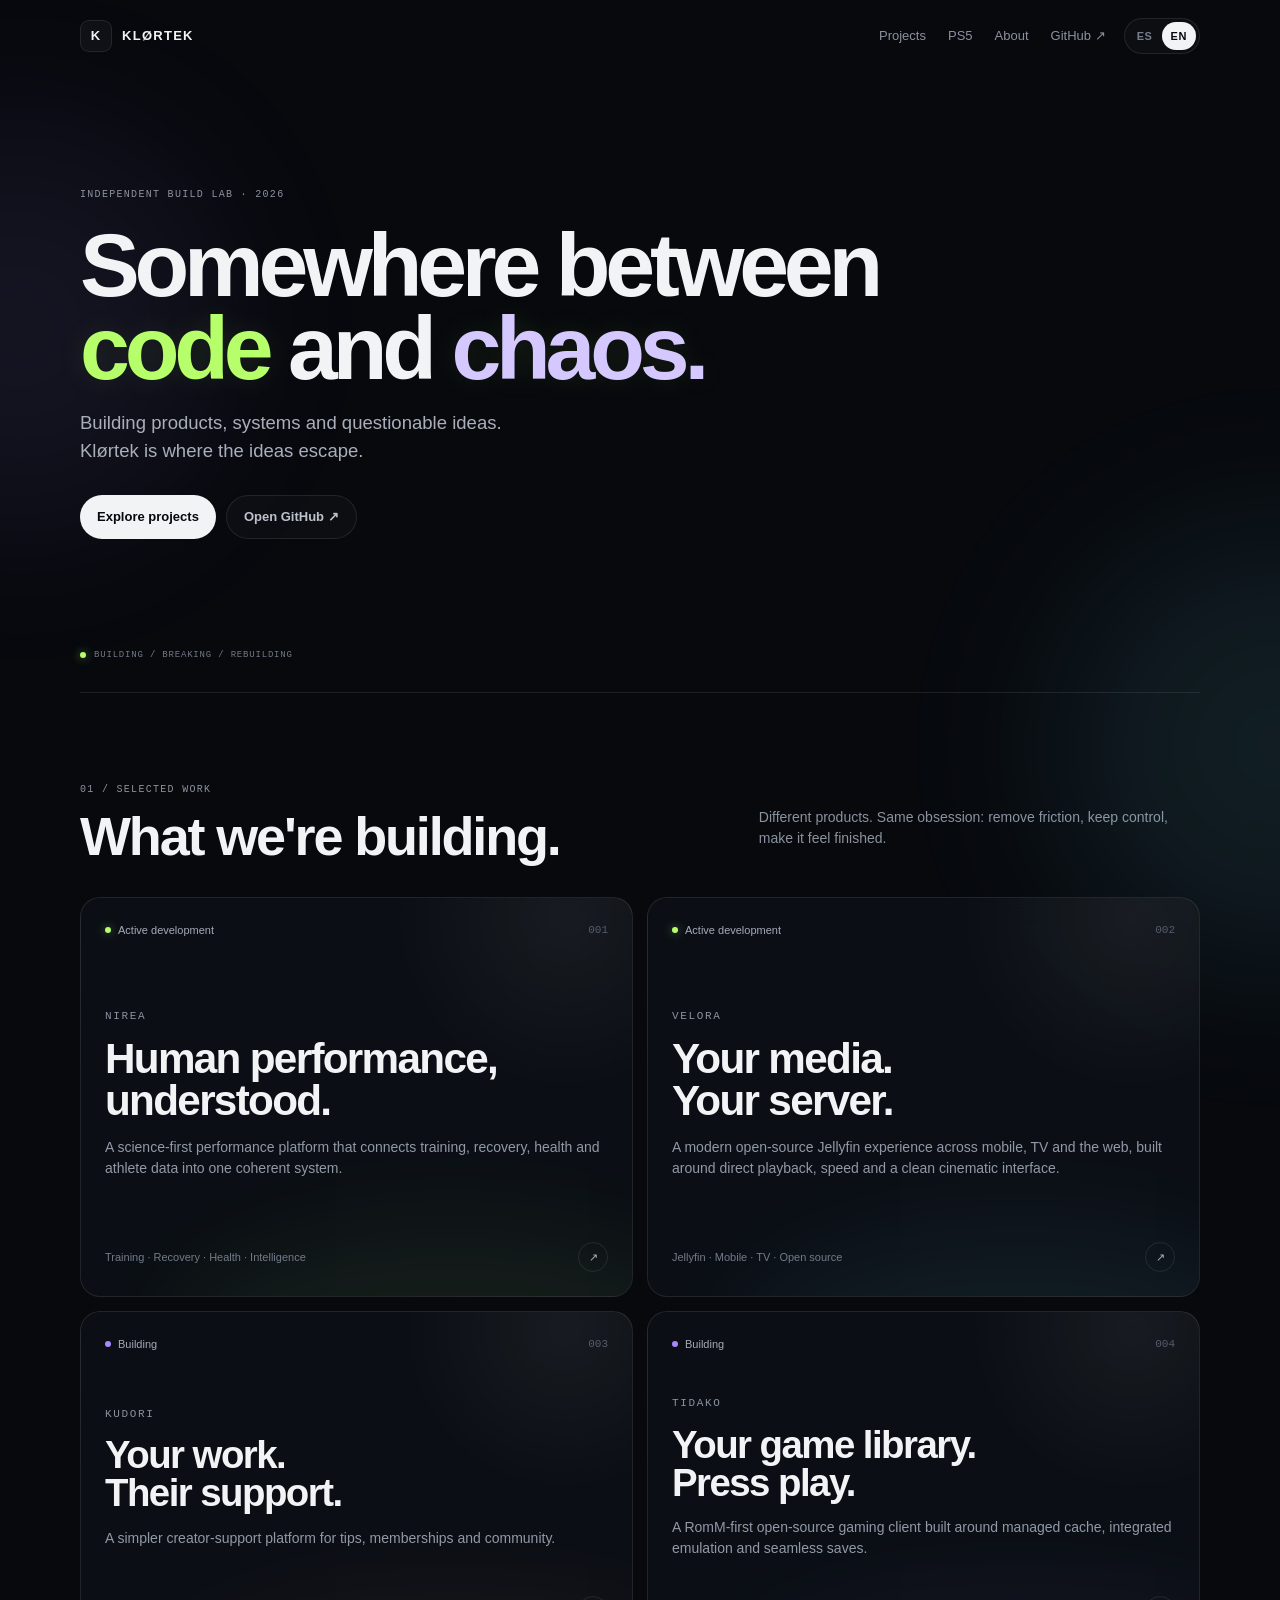
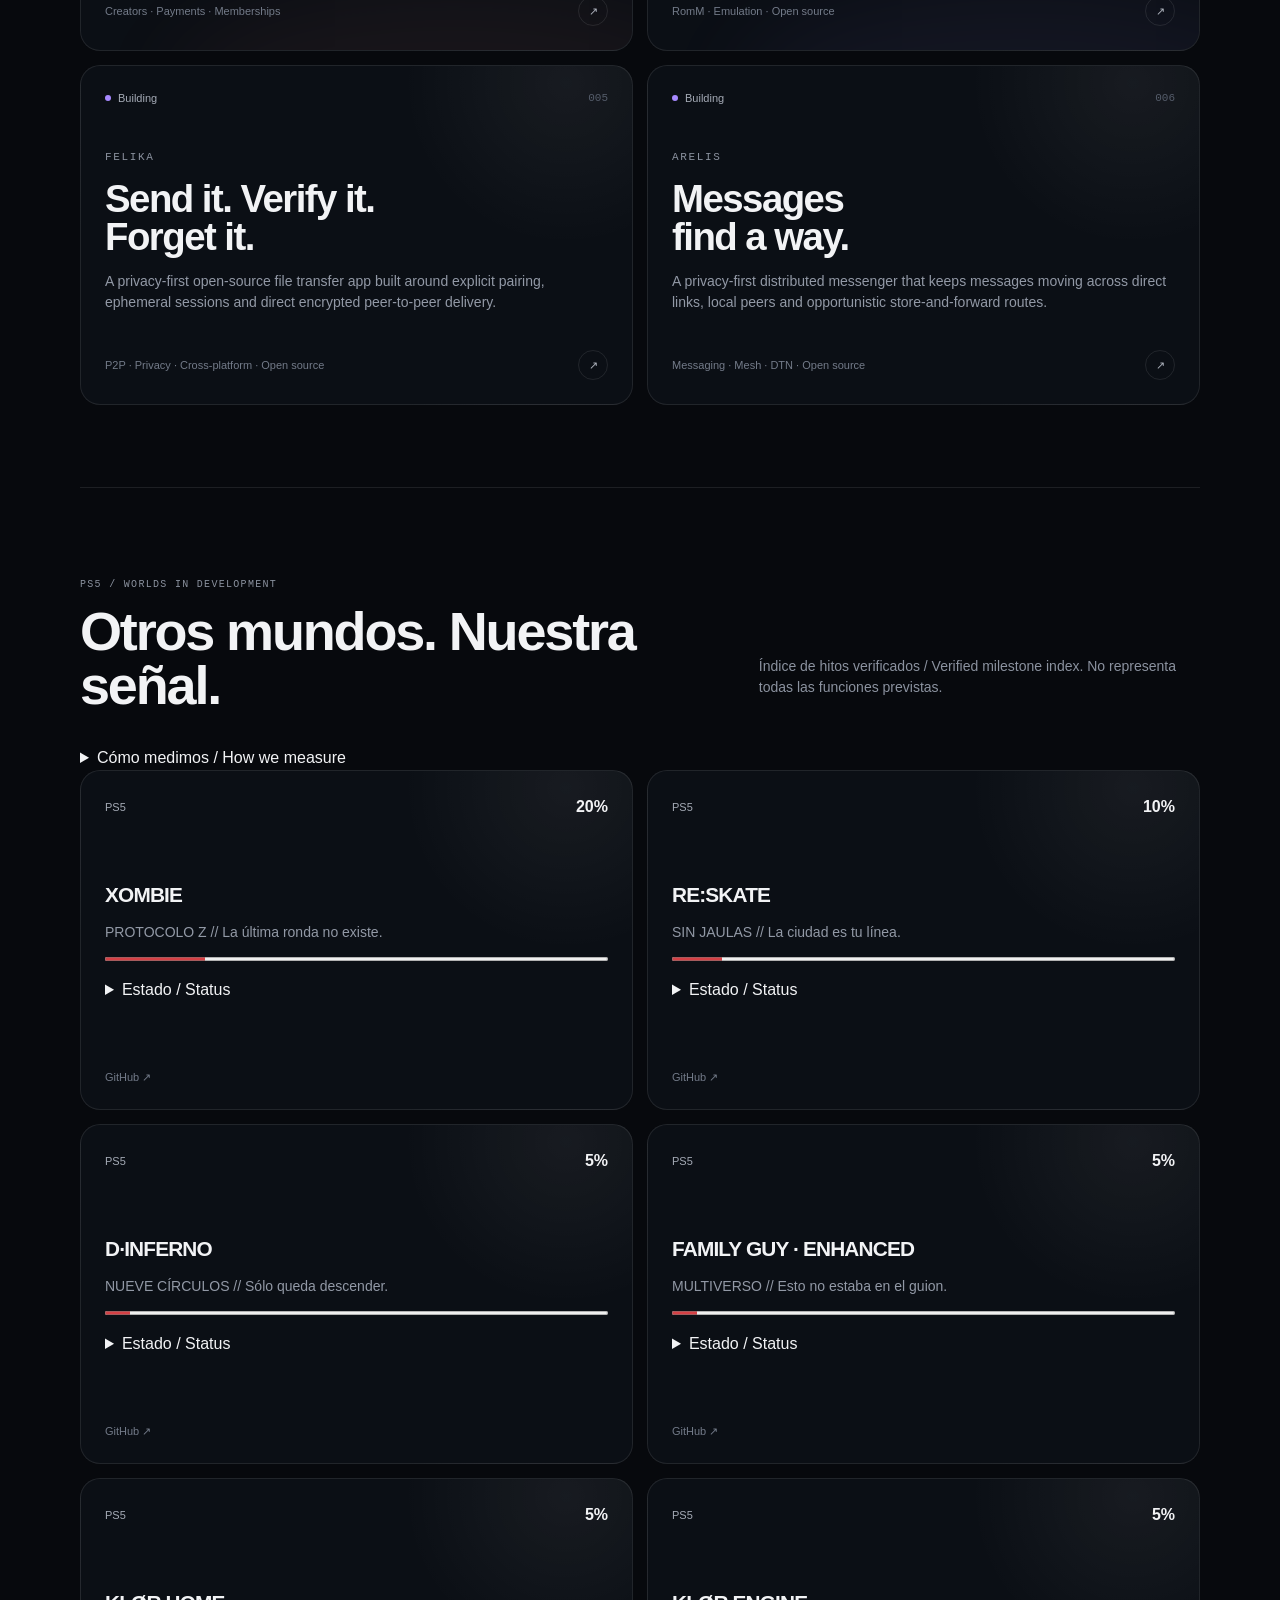
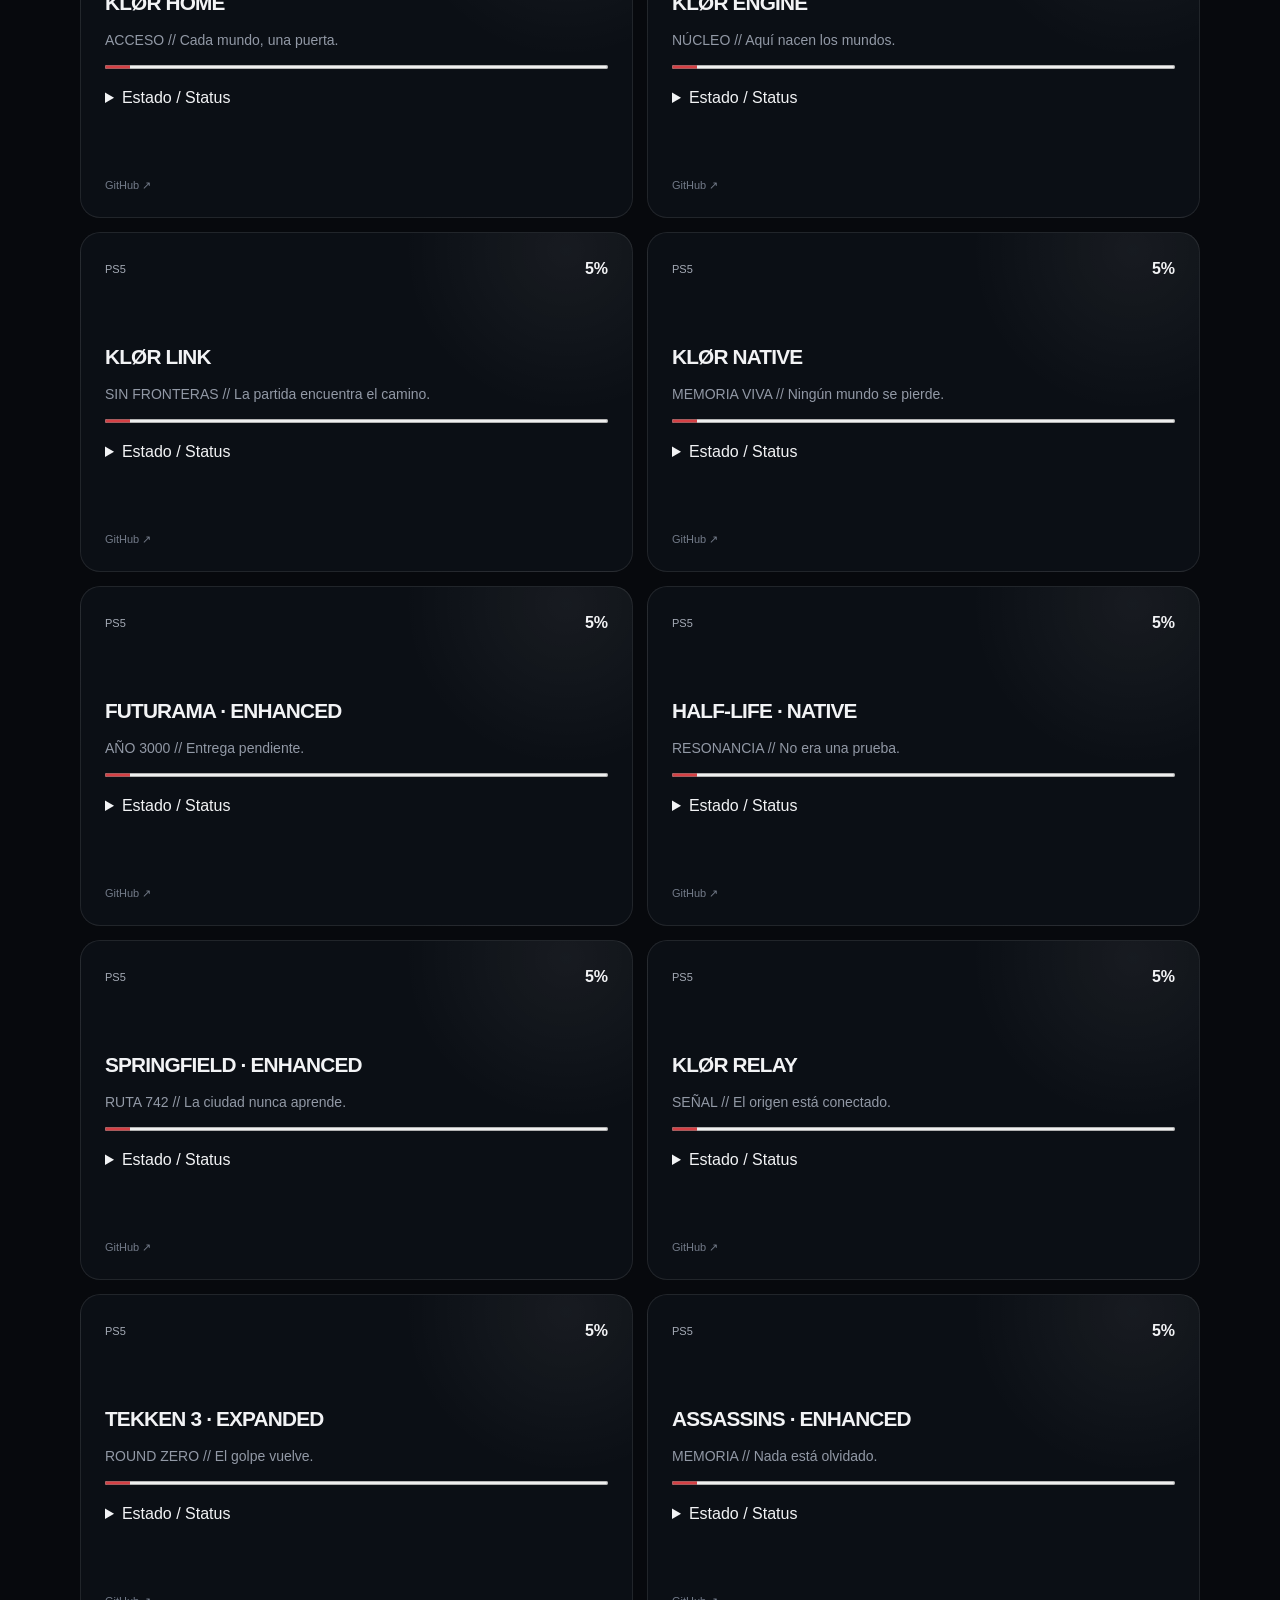
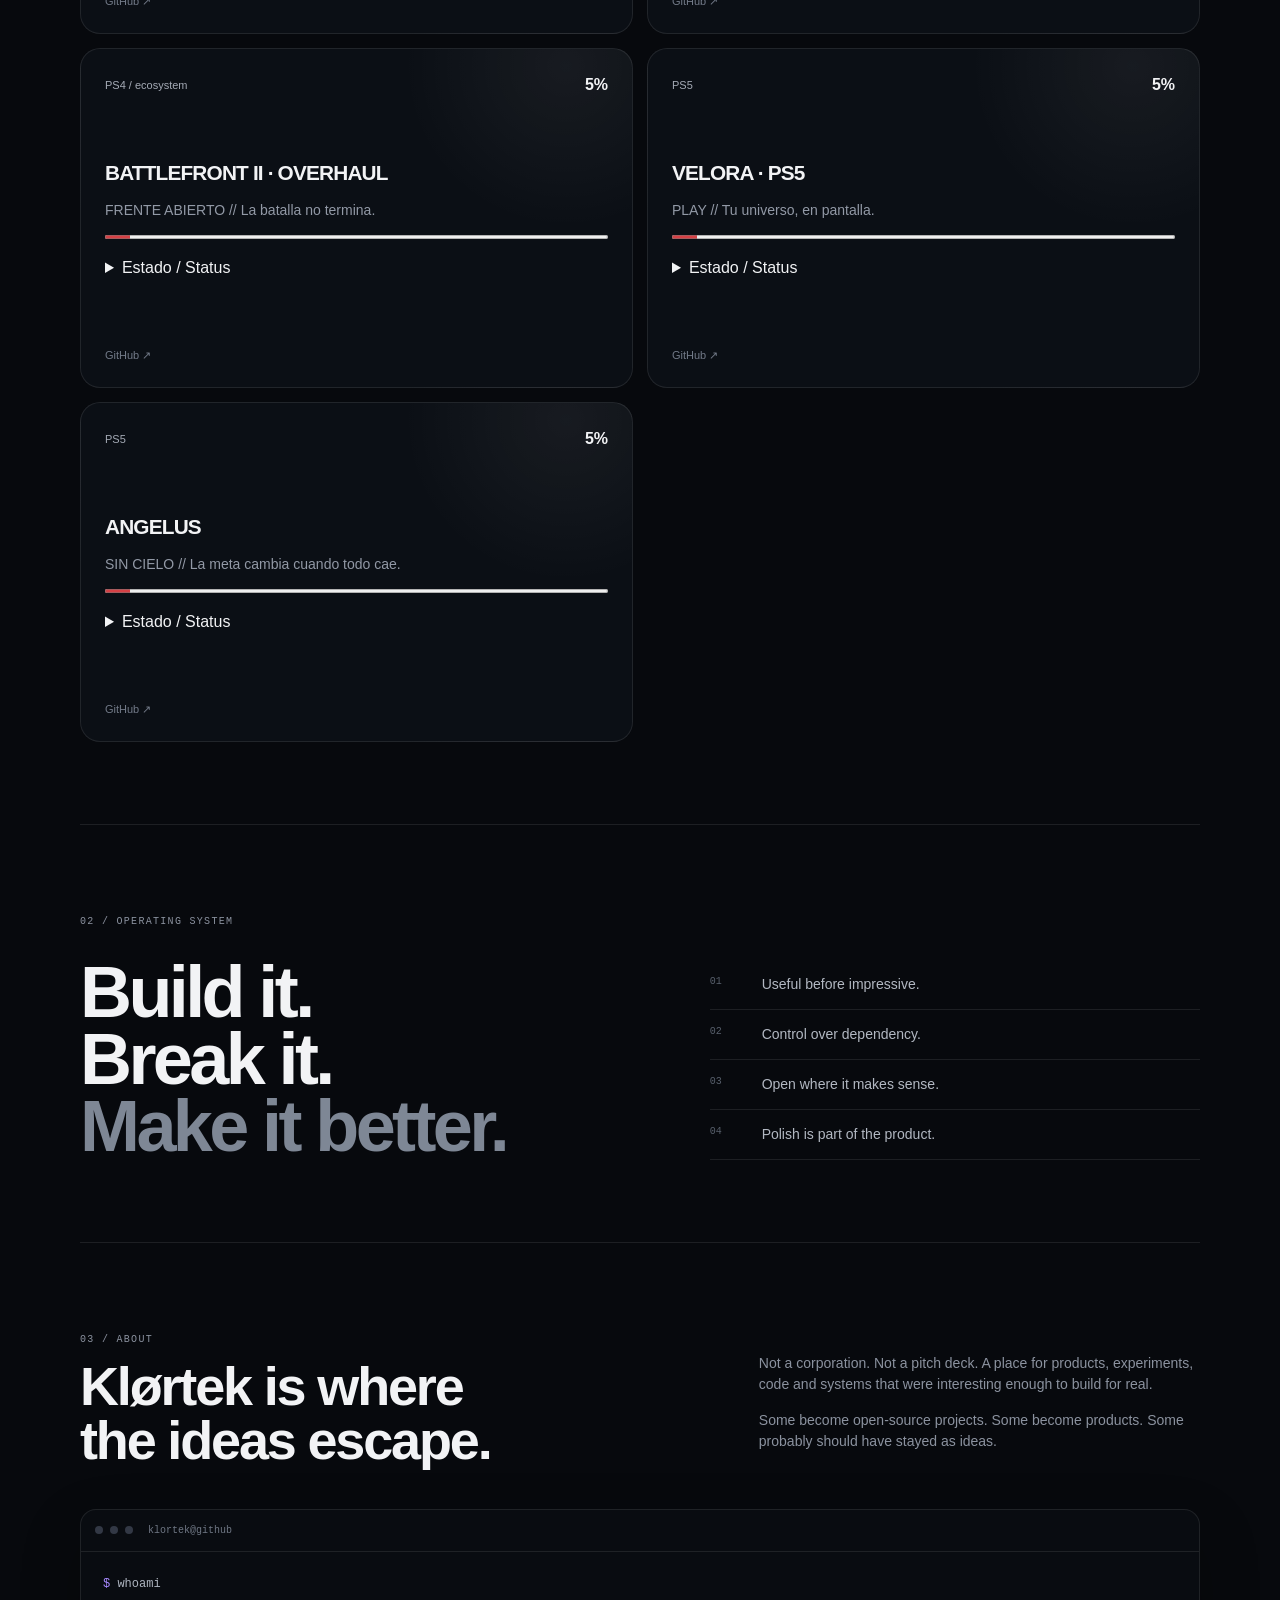
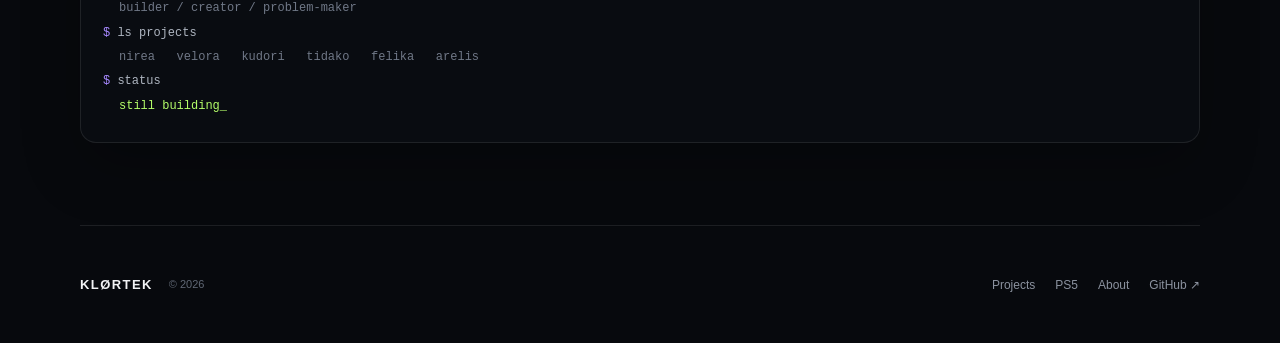
==== commit a8623bb8: "Give PS5 projects game identities and register Angelus" ====
--- a/index.html
+++ b/index.html
@@ -168,9 +168,7 @@
     </section>
 
 <!-- KLORTEK-PS5:START -->
-<section id="ps5-projects" class="projects wrap"><div class="section-head"><div><span class="kicker">PS5 / NATIVE PROJECTS</span><h2>Avance verificado · Verified progress</h2></div><p>2026-10-07 · Índice conservador por hitos, no porcentaje de todas las funciones previstas. Conservative milestone index, not total feature completion.</p></div>
-<p>5% alcance registrado · 10% componentes probados · 20% prototipo interactivo en consola · 40% gameplay estable · 60% contenido y audiovisual · 80% funciones validadas · 100% criterios de lanzamiento. El prototipo anterior puede funcionar mientras una nueva versión experimental sigue bloqueada.</p>
-<div class="project-grid"><article class="project compact"><div class="project-topline"><span class="status building">PS5</span><strong>20%</strong></div><div class="project-body"><h3>XOMBIE-NATIVE-PS5</h3><progress max="100" value="20" aria-label="XOMBIE-NATIVE-PS5: 20%"></progress><p lang="es">Prototipo de mapa y mando probado en PS5. La corrección de arranque de materiales pasa la prueba nativa local; validación en PS5, sonido y fidelidad pendientes.</p><p lang="en">Map and controller prototype tested on PS5. The material startup correction passes native shader checks on host; PS5 validation, audio and fidelity remain pending.</p></div><div class="project-footer"><a href="https://github.com/klortekhq/XOMBIE-NATIVE-PS5" target="_blank" rel="noreferrer">GitHub ↗</a></div></article><article class="project compact"><div class="project-topline"><span class="status building">PS5</span><strong>10%</strong></div><div class="project-body"><h3>RESKATE-NATIVE-PS5</h3><progress max="100" value="10" aria-label="RESKATE-NATIVE-PS5: 10%"></progress><p lang="es">Recuperación del mando y codec probados en local (2/2). Juego nativo y prueba física pendientes.</p><p lang="en">Controller recovery and codec tested on host (2/2). Native game runtime and hardware validation remain pending.</p></div><div class="project-footer"><a href="https://github.com/klortekhq/RESKATE-NATIVE-PS5" target="_blank" rel="noreferrer">GitHub ↗</a></div></article><article class="project compact"><div class="project-topline"><span class="status building">PS5</span><strong>5%</strong></div><div class="project-body"><h3>D-INFERNO-NATIVE-PS5</h3><progress max="100" value="5" aria-label="D-INFERNO-NATIVE-PS5: 5%"></progress><p lang="es">Alcance registrado; siguiente hito pendiente de verificación.</p><p lang="en">Scope registered; next milestone awaits verification.</p></div><div class="project-footer"><a href="https://github.com/klortekhq/D-INFERNO-NATIVE-PS5" target="_blank" rel="noreferrer">GitHub ↗</a></div></article><article class="project compact"><div class="project-topline"><span class="status building">PS5</span><strong>5%</strong></div><div class="project-body"><h3>FAMILYGUY-NATIVE-PS5</h3><progress max="100" value="5" aria-label="FAMILYGUY-NATIVE-PS5: 5%"></progress><p lang="es">Alcance registrado; siguiente hito pendiente de verificación.</p><p lang="en">Scope registered; next milestone awaits verification.</p></div><div class="project-footer"><a href="https://github.com/klortekhq/FAMILYGUY-NATIVE-PS5" target="_blank" rel="noreferrer">GitHub ↗</a></div></article><article class="project compact"><div class="project-topline"><span class="status building">PS5</span><strong>5%</strong></div><div class="project-body"><h3>HOME-WEBMAN-PS5</h3><progress max="100" value="5" aria-label="HOME-WEBMAN-PS5: 5%"></progress><p lang="es">Alcance registrado; siguiente hito pendiente de verificación.</p><p lang="en">Scope registered; next milestone awaits verification.</p></div><div class="project-footer"><a href="https://github.com/klortekhq/HOME-WEBMAN-PS5" target="_blank" rel="noreferrer">GitHub ↗</a></div></article><article class="project compact"><div class="project-topline"><span class="status building">PS5</span><strong>5%</strong></div><div class="project-body"><h3>KLOR-Engine</h3><progress max="100" value="5" aria-label="KLOR-Engine: 5%"></progress><p lang="es">Alcance registrado; siguiente hito pendiente de verificación.</p><p lang="en">Scope registered; next milestone awaits verification.</p></div><div class="project-footer"><a href="https://github.com/klortekhq/KLOR-Engine" target="_blank" rel="noreferrer">GitHub ↗</a></div></article><article class="project compact"><div class="project-topline"><span class="status building">PS5</span><strong>5%</strong></div><div class="project-body"><h3>LAN-NATIVES-PS5</h3><progress max="100" value="5" aria-label="LAN-NATIVES-PS5: 5%"></progress><p lang="es">Alcance registrado; siguiente hito pendiente de verificación.</p><p lang="en">Scope registered; next milestone awaits verification.</p></div><div class="project-footer"><a href="https://github.com/klortekhq/LAN-NATIVES-PS5" target="_blank" rel="noreferrer">GitHub ↗</a></div></article><article class="project compact"><div class="project-topline"><span class="status building">PS5</span><strong>5%</strong></div><div class="project-body"><h3>NATIVE-EMUS-PS5</h3><progress max="100" value="5" aria-label="NATIVE-EMUS-PS5: 5%"></progress><p lang="es">Alcance registrado; siguiente hito pendiente de verificación.</p><p lang="en">Scope registered; next milestone awaits verification.</p></div><div class="project-footer"><a href="https://github.com/klortekhq/NATIVE-EMUS-PS5" target="_blank" rel="noreferrer">GitHub ↗</a></div></article><article class="project compact"><div class="project-topline"><span class="status building">PS5</span><strong>5%</strong></div><div class="project-body"><h3>NATIVE-FUTURAMA-PS5</h3><progress max="100" value="5" aria-label="NATIVE-FUTURAMA-PS5: 5%"></progress><p lang="es">Alcance registrado; siguiente hito pendiente de verificación.</p><p lang="en">Scope registered; next milestone awaits verification.</p></div><div class="project-footer"><a href="https://github.com/klortekhq/NATIVE-FUTURAMA-PS5" target="_blank" rel="noreferrer">GitHub ↗</a></div></article><article class="project compact"><div class="project-topline"><span class="status building">PS5</span><strong>5%</strong></div><div class="project-body"><h3>NATIVE-HALFLIFE-S</h3><progress max="100" value="5" aria-label="NATIVE-HALFLIFE-S: 5%"></progress><p lang="es">Alcance registrado; siguiente hito pendiente de verificación.</p><p lang="en">Scope registered; next milestone awaits verification.</p></div><div class="project-footer"><a href="https://github.com/klortekhq/NATIVE-HALFLIFE-S" target="_blank" rel="noreferrer">GitHub ↗</a></div></article><article class="project compact"><div class="project-topline"><span class="status building">PS5</span><strong>5%</strong></div><div class="project-body"><h3>NATIVE-SIMPSONS-PS5</h3><progress max="100" value="5" aria-label="NATIVE-SIMPSONS-PS5: 5%"></progress><p lang="es">Alcance registrado; siguiente hito pendiente de verificación.</p><p lang="en">Scope registered; next milestone awaits verification.</p></div><div class="project-footer"><a href="https://github.com/klortekhq/NATIVE-SIMPSONS-PS5" target="_blank" rel="noreferrer">GitHub ↗</a></div></article><article class="project compact"><div class="project-topline"><span class="status building">PS5</span><strong>5%</strong></div><div class="project-body"><h3>SERVER-EMUS-PS5</h3><progress max="100" value="5" aria-label="SERVER-EMUS-PS5: 5%"></progress><p lang="es">Alcance registrado; siguiente hito pendiente de verificación.</p><p lang="en">Scope registered; next milestone awaits verification.</p></div><div class="project-footer"><a href="https://github.com/klortekhq/SERVER-EMUS-PS5" target="_blank" rel="noreferrer">GitHub ↗</a></div></article><article class="project compact"><div class="project-topline"><span class="status building">PS5</span><strong>5%</strong></div><div class="project-body"><h3>TEKKEN3MOD-NATIVE-PS5</h3><progress max="100" value="5" aria-label="TEKKEN3MOD-NATIVE-PS5: 5%"></progress><p lang="es">Alcance registrado; siguiente hito pendiente de verificación.</p><p lang="en">Scope registered; next milestone awaits verification.</p></div><div class="project-footer"><a href="https://github.com/klortekhq/TEKKEN3MOD-NATIVE-PS5" target="_blank" rel="noreferrer">GitHub ↗</a></div></article><article class="project compact"><div class="project-topline"><span class="status building">PS5</span><strong>5%</strong></div><div class="project-body"><h3>ASSASSINS-NATIVE-PS5</h3><progress max="100" value="5" aria-label="ASSASSINS-NATIVE-PS5: 5%"></progress><p lang="es">Alcance registrado; siguiente hito pendiente de verificación.</p><p lang="en">Scope registered; next milestone awaits verification.</p></div><div class="project-footer"><a href="https://github.com/klortekhq/ASSASSINS-NATIVE-PS5" target="_blank" rel="noreferrer">GitHub ↗</a></div></article><article class="project compact"><div class="project-topline"><span class="status building">PS4 / ecosystem</span><strong>5%</strong></div><div class="project-body"><h3>BATTLEFRONT2MOD-PS4</h3><progress max="100" value="5" aria-label="BATTLEFRONT2MOD-PS4: 5%"></progress><p lang="es">Alcance registrado; siguiente hito pendiente de verificación.</p><p lang="en">Scope registered; next milestone awaits verification.</p></div><div class="project-footer"><a href="https://github.com/klortekhq/BATTLEFRONT2MOD-PS4-PS5-NATIVE" target="_blank" rel="noreferrer">GitHub ↗</a></div></article><article class="project compact"><div class="project-topline"><span class="status building">PS5</span><strong>5%</strong></div><div class="project-body"><h3>Velora</h3><progress max="100" value="5" aria-label="Velora: 5%"></progress><p lang="es">Alcance registrado; siguiente hito pendiente de verificación.</p><p lang="en">Scope registered; next milestone awaits verification.</p></div><div class="project-footer"><a href="https://github.com/klortekhq/Velora" target="_blank" rel="noreferrer">GitHub ↗</a></div></article></div></section>
+<section id="ps5-projects" class="projects wrap"><div class="section-head"><div><span class="kicker">PS5 / WORLDS IN DEVELOPMENT</span><h2>Otros mundos. Nuestra señal.</h2></div><p>Índice de hitos verificados / Verified milestone index. No representa todas las funciones previstas.</p></div><details><summary>Cómo medimos / How we measure</summary><p>5% alcance · 10% componentes probados · 20% prototipo en consola · 40% gameplay estable · 60% contenido y audiovisual · 80% funciones validadas · 100% lanzamiento validado.</p></details><div class="project-grid"><article class="project compact"><div class="project-topline"><span class="status building">PS5</span><strong>20%</strong></div><div class="project-body"><h3>XOMBIE</h3><p>PROTOCOLO Z // La última ronda no existe.</p><progress max="100" value="20" aria-label="XOMBIE: 20%"></progress><details><summary>Estado / Status</summary><p lang="es">Prototipo de mapa y mando probado en PS5. La corrección de arranque de materiales pasa la prueba nativa local; validación en PS5, sonido y fidelidad pendientes.</p><p lang="en">Map and controller prototype tested on PS5. The material startup correction passes native shader checks on host; PS5 validation, audio and fidelity remain pending.</p></details></div><div class="project-footer"><a href="https://github.com/klortekhq/XOMBIE-NATIVE-PS5" target="_blank" rel="noreferrer">GitHub ↗</a></div></article><article class="project compact"><div class="project-topline"><span class="status building">PS5</span><strong>10%</strong></div><div class="project-body"><h3>RE:SKATE</h3><p>SIN JAULAS // La ciudad es tu línea.</p><progress max="100" value="10" aria-label="RE:SKATE: 10%"></progress><details><summary>Estado / Status</summary><p lang="es">Recuperación del mando y codec probados en local (2/2). Juego nativo y prueba física pendientes.</p><p lang="en">Controller recovery and codec tested on host (2/2). Native game runtime and hardware validation remain pending.</p></details></div><div class="project-footer"><a href="https://github.com/klortekhq/RESKATE-NATIVE-PS5" target="_blank" rel="noreferrer">GitHub ↗</a></div></article><article class="project compact"><div class="project-topline"><span class="status building">PS5</span><strong>5%</strong></div><div class="project-body"><h3>D·INFERNO</h3><p>NUEVE CÍRCULOS // Sólo queda descender.</p><progress max="100" value="5" aria-label="D·INFERNO: 5%"></progress><details><summary>Estado / Status</summary><p lang="es">Alcance registrado; siguiente hito pendiente de verificación.</p><p lang="en">Scope registered; next milestone awaits verification.</p></details></div><div class="project-footer"><a href="https://github.com/klortekhq/D-INFERNO-NATIVE-PS5" target="_blank" rel="noreferrer">GitHub ↗</a></div></article><article class="project compact"><div class="project-topline"><span class="status building">PS5</span><strong>5%</strong></div><div class="project-body"><h3>FAMILY GUY · ENHANCED</h3><p>MULTIVERSO // Esto no estaba en el guion.</p><progress max="100" value="5" aria-label="FAMILY GUY · ENHANCED: 5%"></progress><details><summary>Estado / Status</summary><p lang="es">Alcance registrado; siguiente hito pendiente de verificación.</p><p lang="en">Scope registered; next milestone awaits verification.</p></details></div><div class="project-footer"><a href="https://github.com/klortekhq/FAMILYGUY-NATIVE-PS5" target="_blank" rel="noreferrer">GitHub ↗</a></div></article><article class="project compact"><div class="project-topline"><span class="status building">PS5</span><strong>5%</strong></div><div class="project-body"><h3>KLØR HOME</h3><p>ACCESO // Cada mundo, una puerta.</p><progress max="100" value="5" aria-label="KLØR HOME: 5%"></progress><details><summary>Estado / Status</summary><p lang="es">Alcance registrado; siguiente hito pendiente de verificación.</p><p lang="en">Scope registered; next milestone awaits verification.</p></details></div><div class="project-footer"><a href="https://github.com/klortekhq/HOME-WEBMAN-PS5" target="_blank" rel="noreferrer">GitHub ↗</a></div></article><article class="project compact"><div class="project-topline"><span class="status building">PS5</span><strong>5%</strong></div><div class="project-body"><h3>KLØR ENGINE</h3><p>NÚCLEO // Aquí nacen los mundos.</p><progress max="100" value="5" aria-label="KLØR ENGINE: 5%"></progress><details><summary>Estado / Status</summary><p lang="es">Alcance registrado; siguiente hito pendiente de verificación.</p><p lang="en">Scope registered; next milestone awaits verification.</p></details></div><div class="project-footer"><a href="https://github.com/klortekhq/KLOR-Engine" target="_blank" rel="noreferrer">GitHub ↗</a></div></article><article class="project compact"><div class="project-topline"><span class="status building">PS5</span><strong>5%</strong></div><div class="project-body"><h3>KLØR LINK</h3><p>SIN FRONTERAS // La partida encuentra el camino.</p><progress max="100" value="5" aria-label="KLØR LINK: 5%"></progress><details><summary>Estado / Status</summary><p lang="es">Alcance registrado; siguiente hito pendiente de verificación.</p><p lang="en">Scope registered; next milestone awaits verification.</p></details></div><div class="project-footer"><a href="https://github.com/klortekhq/LAN-NATIVES-PS5" target="_blank" rel="noreferrer">GitHub ↗</a></div></article><article class="project compact"><div class="project-topline"><span class="status building">PS5</span><strong>5%</strong></div><div class="project-body"><h3>KLØR NATIVE</h3><p>MEMORIA VIVA // Ningún mundo se pierde.</p><progress max="100" value="5" aria-label="KLØR NATIVE: 5%"></progress><details><summary>Estado / Status</summary><p lang="es">Alcance registrado; siguiente hito pendiente de verificación.</p><p lang="en">Scope registered; next milestone awaits verification.</p></details></div><div class="project-footer"><a href="https://github.com/klortekhq/NATIVE-EMUS-PS5" target="_blank" rel="noreferrer">GitHub ↗</a></div></article><article class="project compact"><div class="project-topline"><span class="status building">PS5</span><strong>5%</strong></div><div class="project-body"><h3>FUTURAMA · ENHANCED</h3><p>AÑO 3000 // Entrega pendiente.</p><progress max="100" value="5" aria-label="FUTURAMA · ENHANCED: 5%"></progress><details><summary>Estado / Status</summary><p lang="es">Alcance registrado; siguiente hito pendiente de verificación.</p><p lang="en">Scope registered; next milestone awaits verification.</p></details></div><div class="project-footer"><a href="https://github.com/klortekhq/NATIVE-FUTURAMA-PS5" target="_blank" rel="noreferrer">GitHub ↗</a></div></article><article class="project compact"><div class="project-topline"><span class="status building">PS5</span><strong>5%</strong></div><div class="project-body"><h3>HALF-LIFE · NATIVE</h3><p>RESONANCIA // No era una prueba.</p><progress max="100" value="5" aria-label="HALF-LIFE · NATIVE: 5%"></progress><details><summary>Estado / Status</summary><p lang="es">Alcance registrado; siguiente hito pendiente de verificación.</p><p lang="en">Scope registered; next milestone awaits verification.</p></details></div><div class="project-footer"><a href="https://github.com/klortekhq/NATIVE-HALFLIFE-S" target="_blank" rel="noreferrer">GitHub ↗</a></div></article><article class="project compact"><div class="project-topline"><span class="status building">PS5</span><strong>5%</strong></div><div class="project-body"><h3>SPRINGFIELD · ENHANCED</h3><p>RUTA 742 // La ciudad nunca aprende.</p><progress max="100" value="5" aria-label="SPRINGFIELD · ENHANCED: 5%"></progress><details><summary>Estado / Status</summary><p lang="es">Alcance registrado; siguiente hito pendiente de verificación.</p><p lang="en">Scope registered; next milestone awaits verification.</p></details></div><div class="project-footer"><a href="https://github.com/klortekhq/NATIVE-SIMPSONS-PS5" target="_blank" rel="noreferrer">GitHub ↗</a></div></article><article class="project compact"><div class="project-topline"><span class="status building">PS5</span><strong>5%</strong></div><div class="project-body"><h3>KLØR RELAY</h3><p>SEÑAL // El origen está conectado.</p><progress max="100" value="5" aria-label="KLØR RELAY: 5%"></progress><details><summary>Estado / Status</summary><p lang="es">Alcance registrado; siguiente hito pendiente de verificación.</p><p lang="en">Scope registered; next milestone awaits verification.</p></details></div><div class="project-footer"><a href="https://github.com/klortekhq/SERVER-EMUS-PS5" target="_blank" rel="noreferrer">GitHub ↗</a></div></article><article class="project compact"><div class="project-topline"><span class="status building">PS5</span><strong>5%</strong></div><div class="project-body"><h3>TEKKEN 3 · EXPANDED</h3><p>ROUND ZERO // El golpe vuelve.</p><progress max="100" value="5" aria-label="TEKKEN 3 · EXPANDED: 5%"></progress><details><summary>Estado / Status</summary><p lang="es">Alcance registrado; siguiente hito pendiente de verificación.</p><p lang="en">Scope registered; next milestone awaits verification.</p></details></div><div class="project-footer"><a href="https://github.com/klortekhq/TEKKEN3MOD-NATIVE-PS5" target="_blank" rel="noreferrer">GitHub ↗</a></div></article><article class="project compact"><div class="project-topline"><span class="status building">PS5</span><strong>5%</strong></div><div class="project-body"><h3>ASSASSINS · ENHANCED</h3><p>MEMORIA // Nada está olvidado.</p><progress max="100" value="5" aria-label="ASSASSINS · ENHANCED: 5%"></progress><details><summary>Estado / Status</summary><p lang="es">Alcance registrado; siguiente hito pendiente de verificación.</p><p lang="en">Scope registered; next milestone awaits verification.</p></details></div><div class="project-footer"><a href="https://github.com/klortekhq/ASSASSINS-NATIVE-PS5" target="_blank" rel="noreferrer">GitHub ↗</a></div></article><article class="project compact"><div class="project-topline"><span class="status building">PS4 / ecosystem</span><strong>5%</strong></div><div class="project-body"><h3>BATTLEFRONT II · OVERHAUL</h3><p>FRENTE ABIERTO // La batalla no termina.</p><progress max="100" value="5" aria-label="BATTLEFRONT II · OVERHAUL: 5%"></progress><details><summary>Estado / Status</summary><p lang="es">Alcance registrado; siguiente hito pendiente de verificación.</p><p lang="en">Scope registered; next milestone awaits verification.</p></details></div><div class="project-footer"><a href="https://github.com/klortekhq/BATTLEFRONT2MOD-PS4-PS5-NATIVE" target="_blank" rel="noreferrer">GitHub ↗</a></div></article><article class="project compact"><div class="project-topline"><span class="status building">PS5</span><strong>5%</strong></div><div class="project-body"><h3>VELORA · PS5</h3><p>PLAY // Tu universo, en pantalla.</p><progress max="100" value="5" aria-label="VELORA · PS5: 5%"></progress><details><summary>Estado / Status</summary><p lang="es">Alcance registrado; siguiente hito pendiente de verificación.</p><p lang="en">Scope registered; next milestone awaits verification.</p></details></div><div class="project-footer"><a href="https://github.com/klortekhq/Velora" target="_blank" rel="noreferrer">GitHub ↗</a></div></article><article class="project compact"><div class="project-topline"><span class="status building">PS5</span><strong>5%</strong></div><div class="project-body"><h3>ANGELUS</h3><p>SIN CIELO // La meta cambia cuando todo cae.</p><progress max="100" value="5" aria-label="ANGELUS: 5%"></progress><details><summary>Estado / Status</summary><p lang="es">Carreras y circuitos destructibles: dirección registrada; prototipo pendiente.</p><p lang="en">Racing and destructible courses: direction registered; prototype pending.</p></details></div><div class="project-footer"><a href="https://github.com/klortekhq/Angelus" target="_blank" rel="noreferrer">GitHub ↗</a></div></article></div></section>
 <!-- KLORTEK-PS5:END -->
     <section class="manifesto wrap">
       <span class="kicker" data-i18n="operatingSystem">02 / OPERATING SYSTEM</span>
